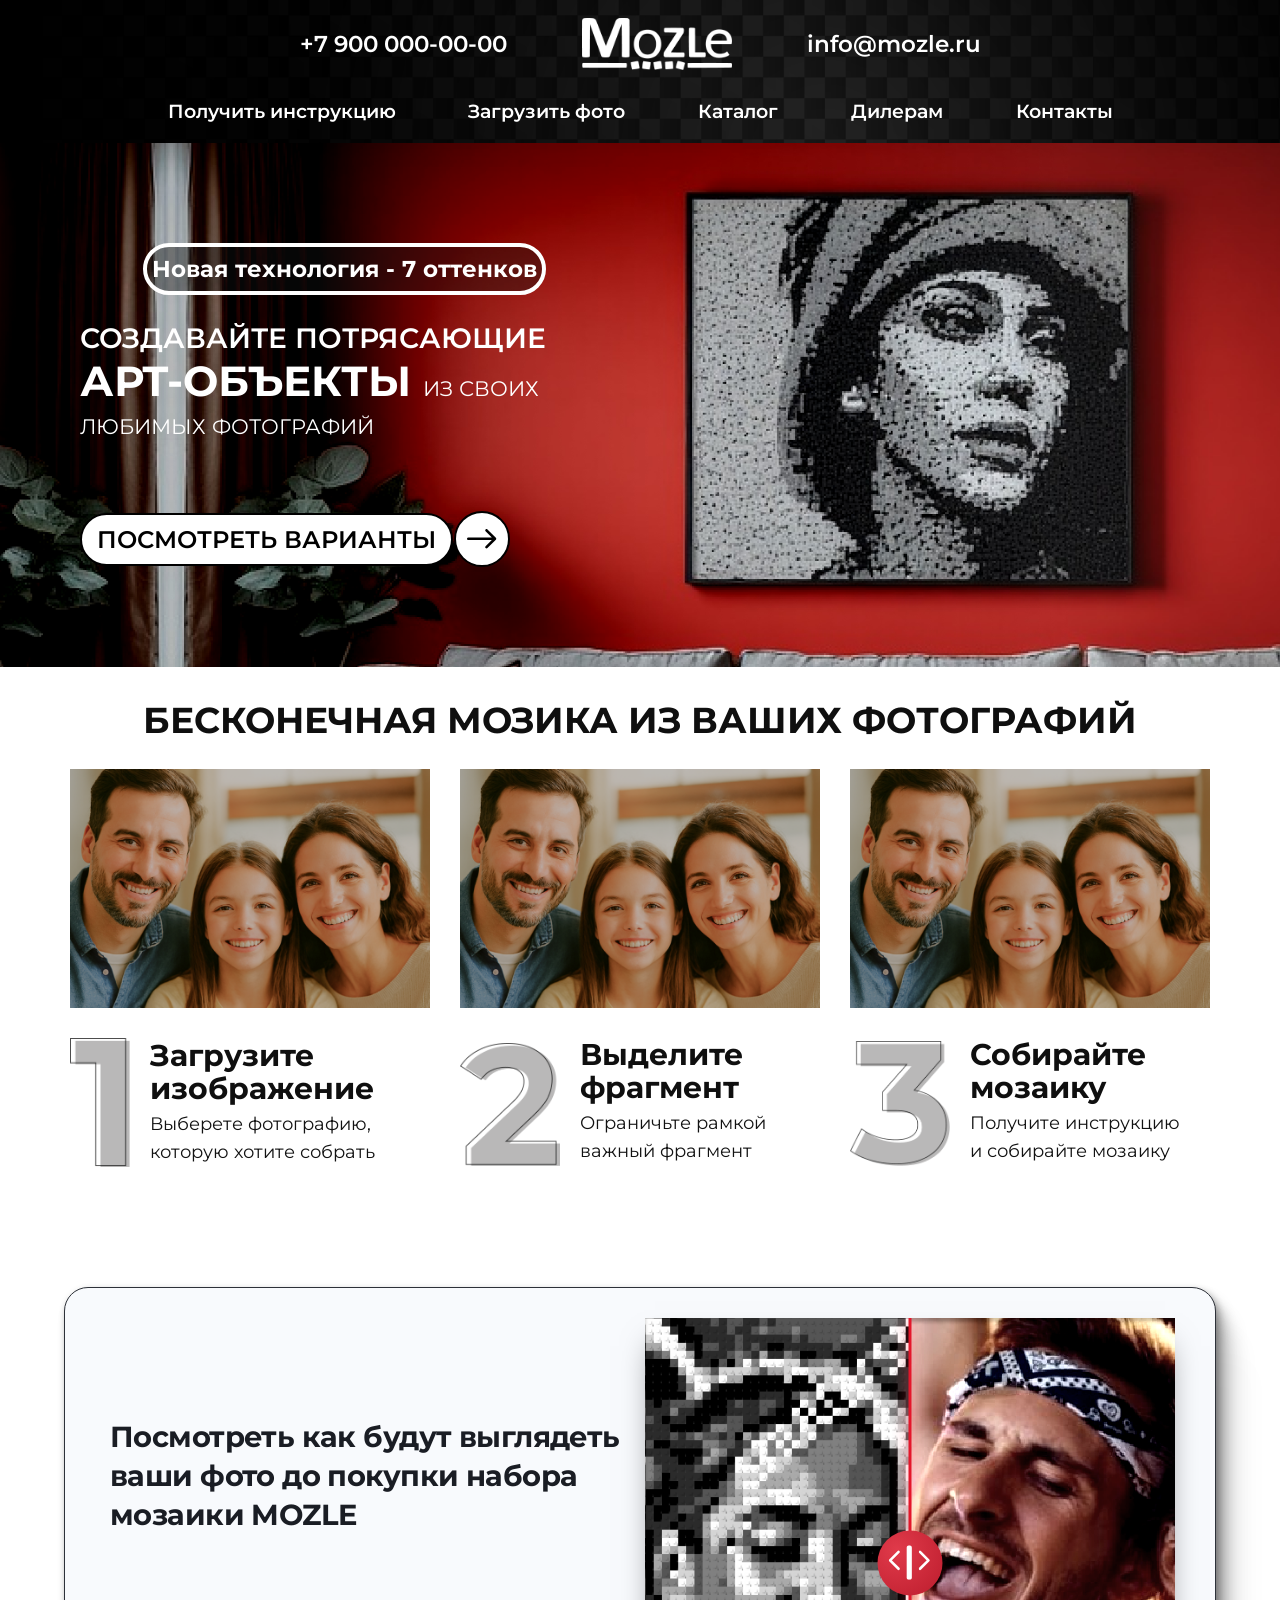
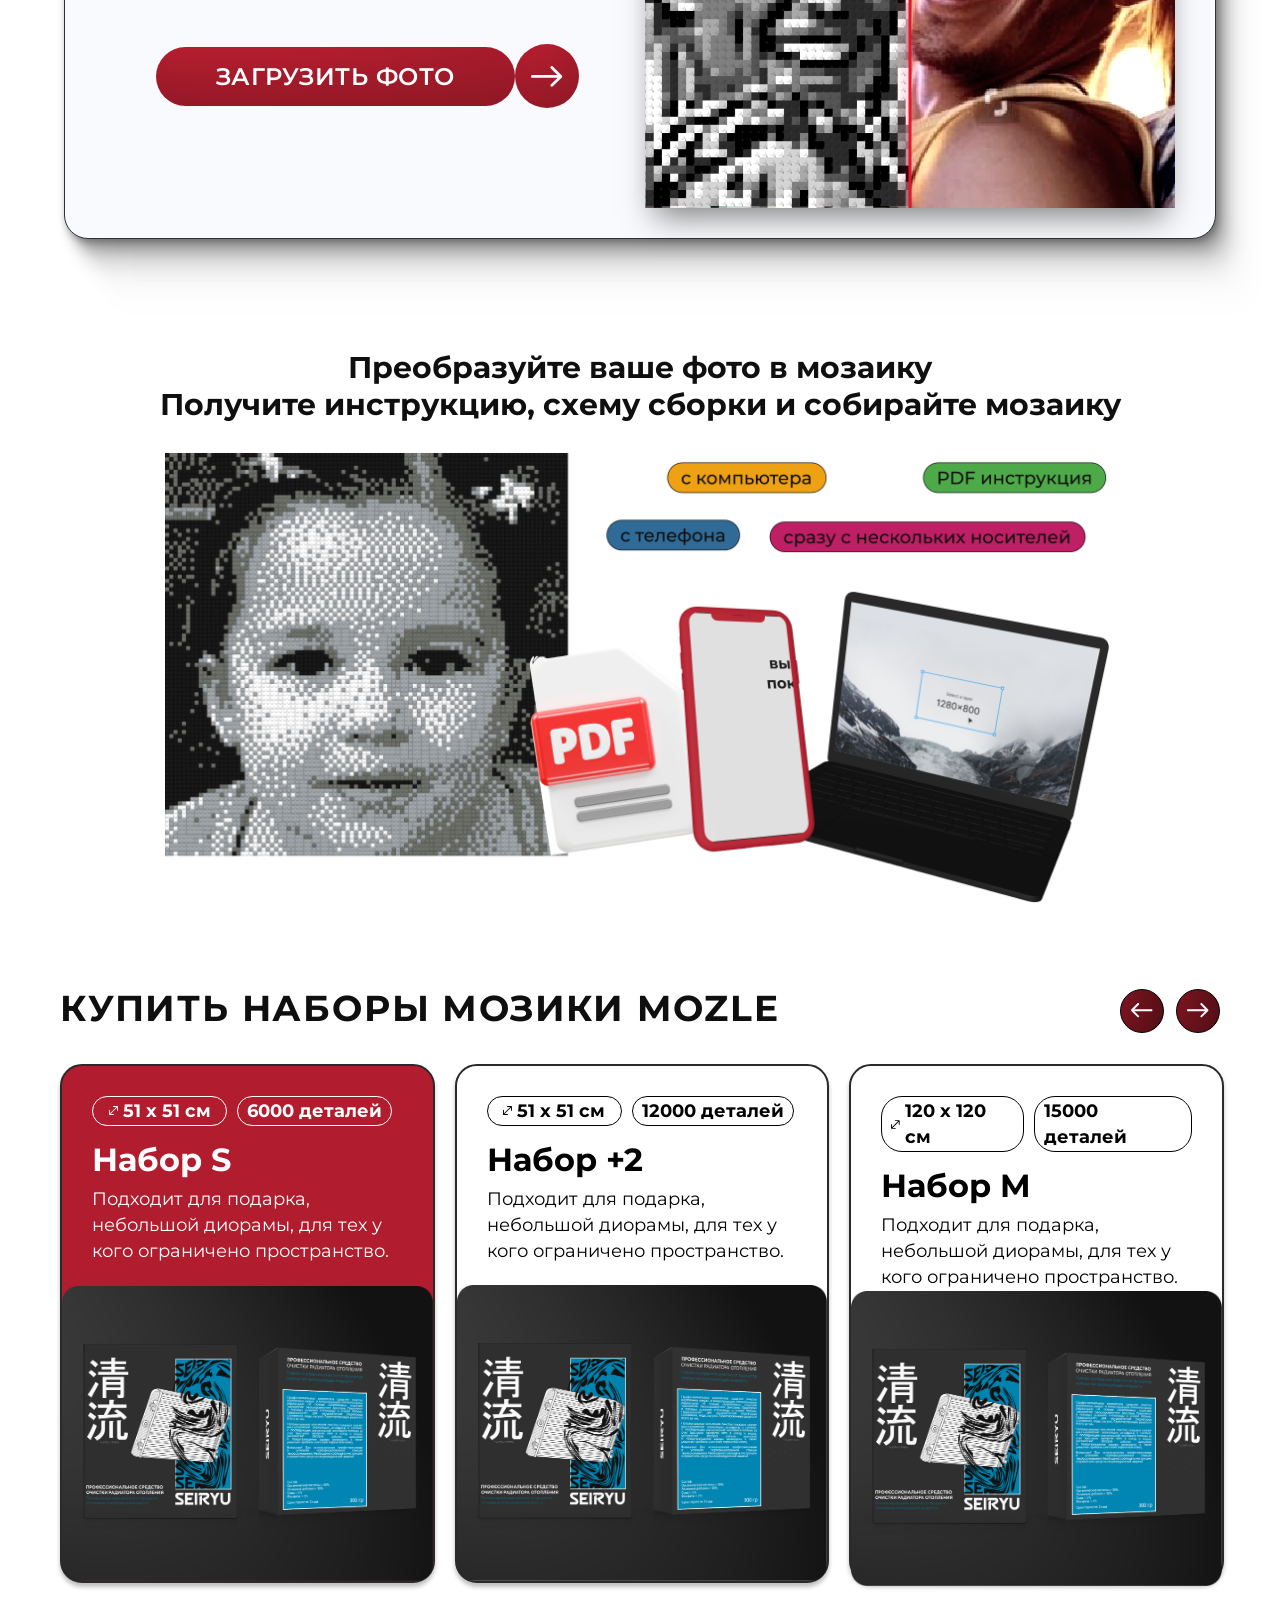
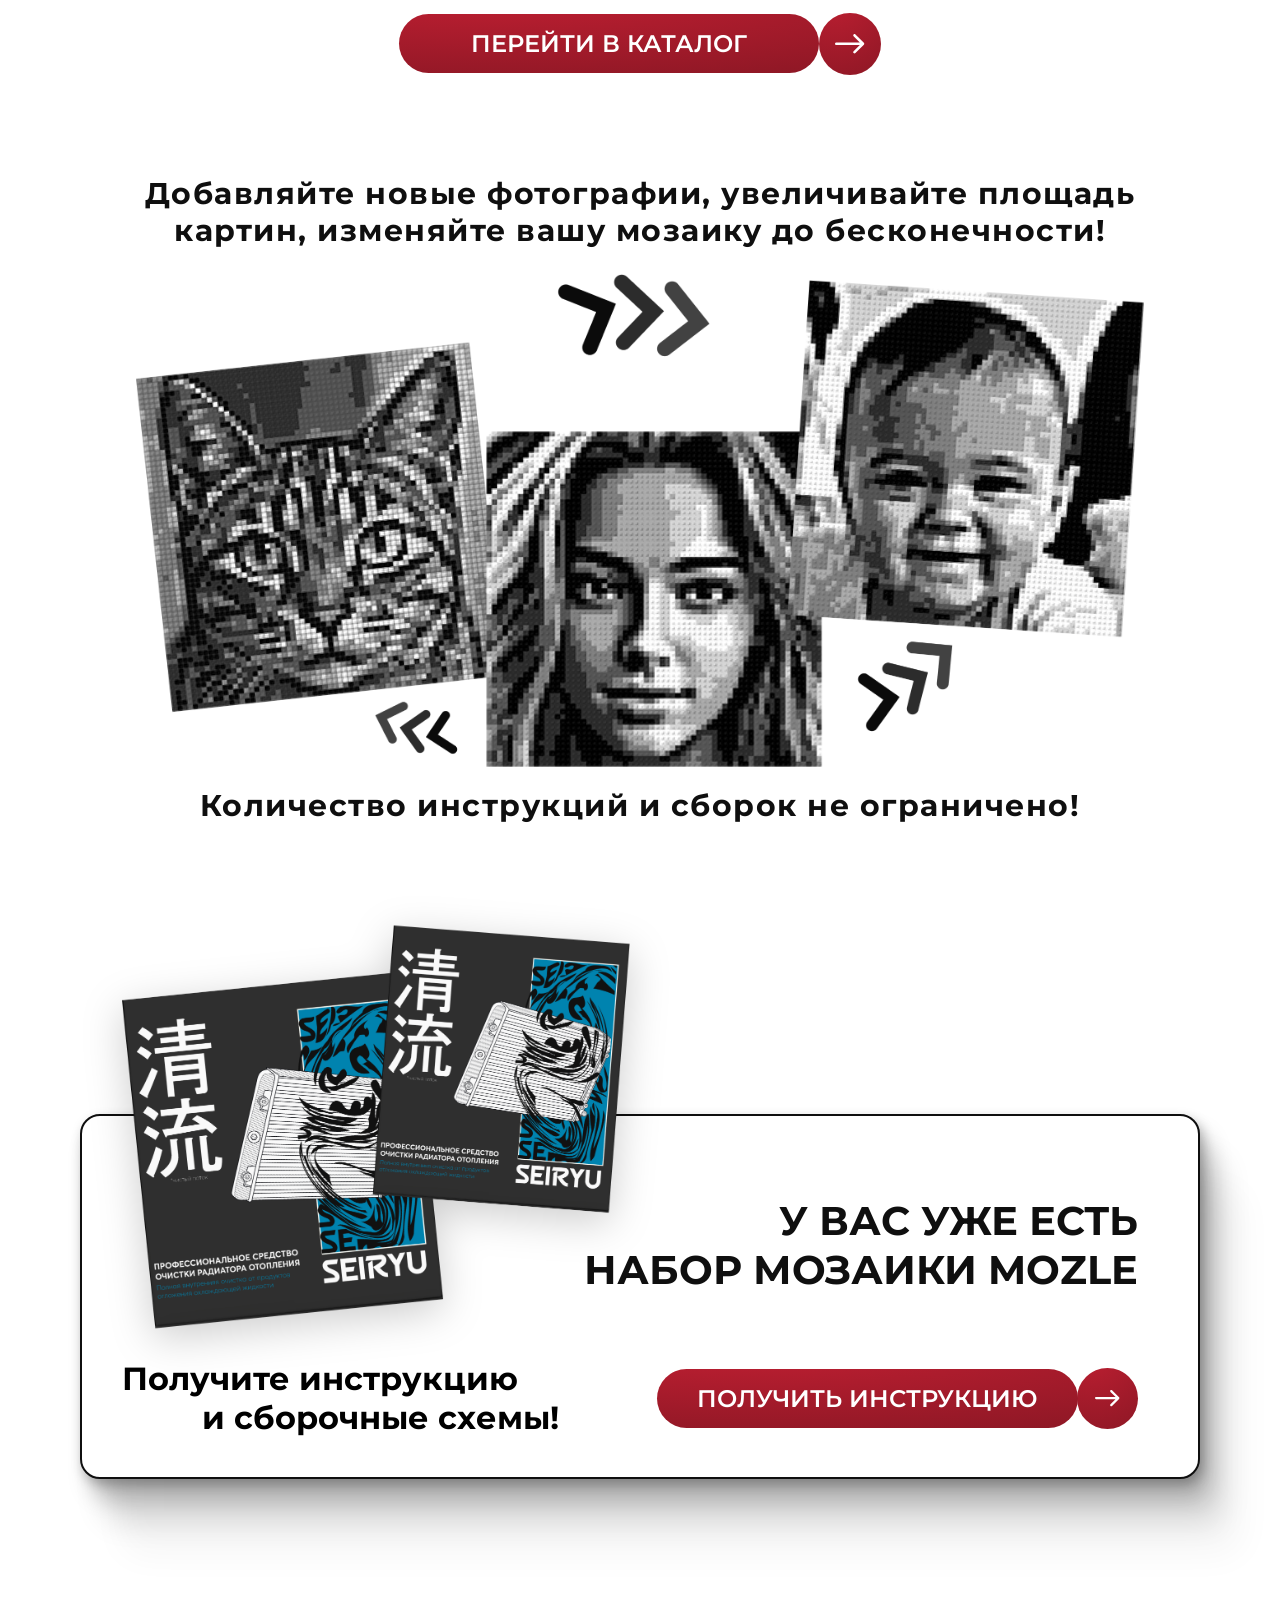
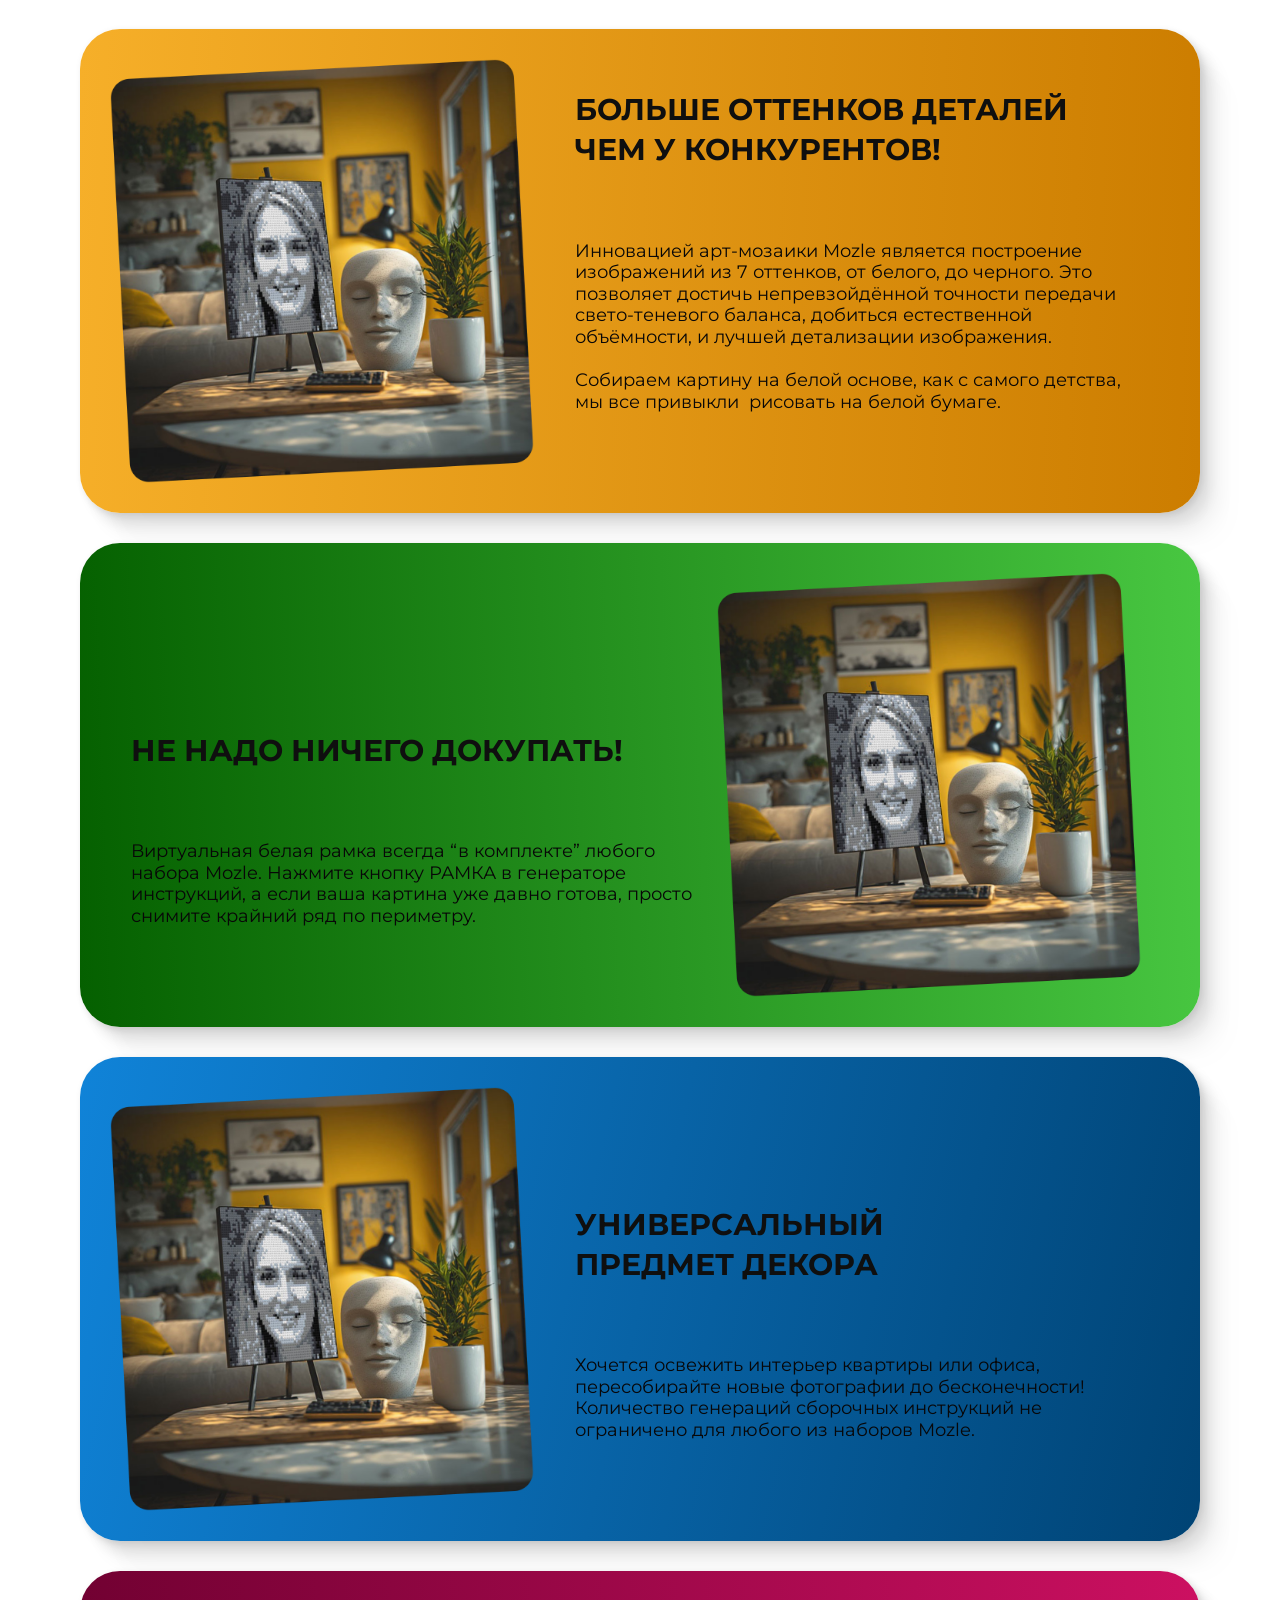
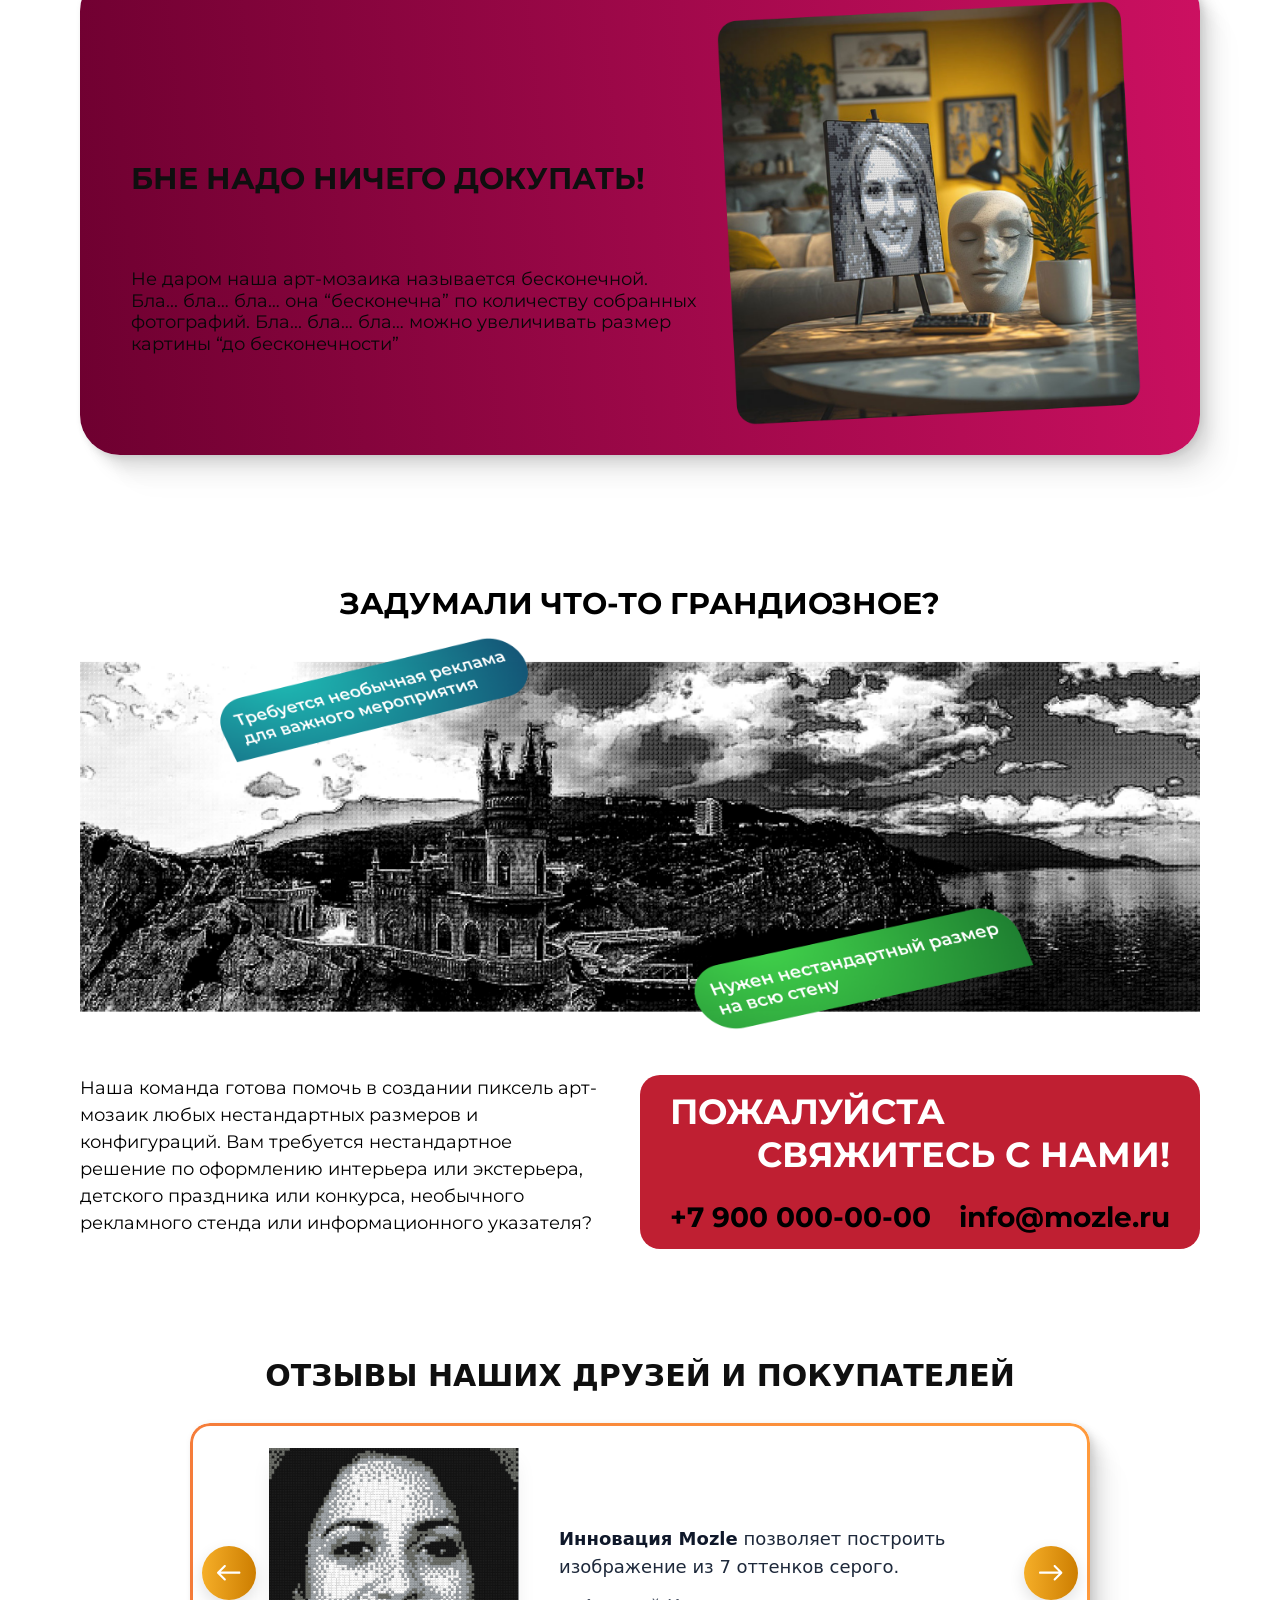
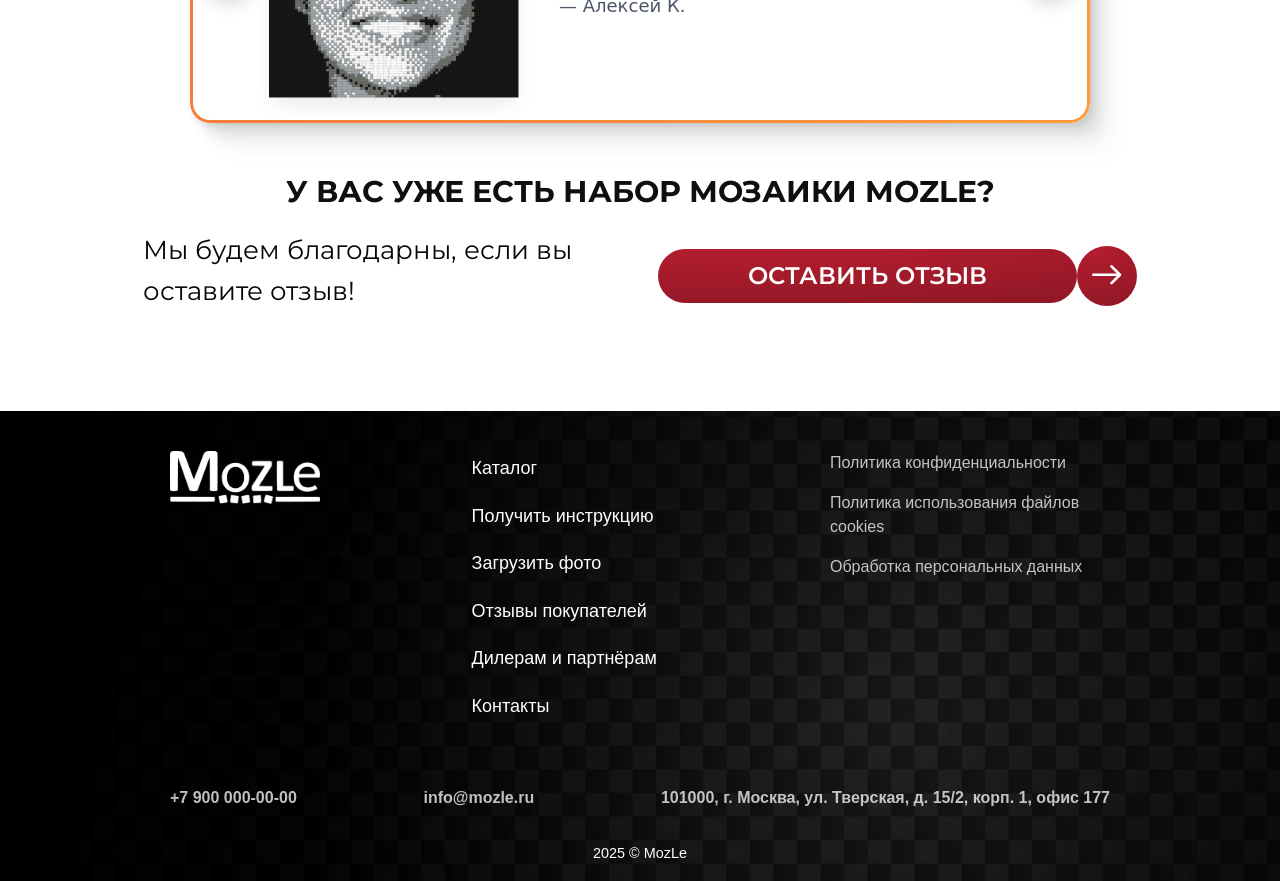
==== index.html @ 216a6f03 "main" ====
<!DOCTYPE html>
<html lang="en">
<head>
    <meta charset="UTF-8">
    <meta name="viewport" content="width=device-width, initial-scale=1.0">

    <title>Mozael_march</title>

    <link rel="preconnect" href="https://fonts.googleapis.com">
    <link rel="preconnect" href="https://fonts.gstatic.com" crossorigin>
    <link href="https://fonts.googleapis.com/css2?family=Montserrat:ital,wght@0,100..900;1,100..900&display=swap" rel="stylesheet">

    <link rel="stylesheet" href="style.css">
    <link rel="stylesheet" href="style_1000.css">

 
</head>
<body>
<!-- блок 1 -->
 
<div class="page-bg">
  <div class="page">

    <!-- меню -->
     
    <header>
        <div class="center_header">
<div class="logo_box">
     <h3  class="PC_h3">+7 900 000-00-00</h3>
    <img src="img/logo.png" alt="">
    <h3 class="PC_h3">info@mozle.ru</h3>


</div>
            <div  id="menu" class="link_box">
                <a href="" class="header_link">Получить инструкцию</a>
                <a href="" class="header_link">Загрузить фото</a>
                <a href="" class="header_link">Каталог</a>
                <a href="" class="header_link">Дилерам</a>
                <a href="" class="header_link">Контакты</a>
            </div>
        </div>
    </header>
 <!-- меню конец -->

 <div class="menu_mobile">
    <div class="center_header_mob">

<div class="logo_box_mob">
    <img src="img/logo.png" alt="">
    <div class="burger" id="burger">
        <span></span>
        <span></span>
        <span></span>
    </div>
    <div class="right_txt_mob">
    <h3>+7 900 000-00-00</h3>
    <h3>info@mozle.ru</h3>
    </div>

</div>
            <div  id="menu2" class="link_box">
                <a href="" class="header_link">Получить инструкцию</a>
                <a href="" class="header_link">Загрузить фото</a>
                <a href="" class="header_link">Каталог</a>
                <a href="" class="header_link">Дилерам</a>
                <a href="" class="header_link">Контакты</a>
            </div>

        </div>
 </div>
 <!-- меню mobile -->




<!--BLOCK1-->
  <div class="block1">

    <div class="text_block1">

        <h2 class="btn_bl1">Новая технология - 7 оттенков</h2>
        <h1>
            Создавайте потрясающие <br>
    <font class="bl1_h1_1">АРТ-объекты </font>
     <font class="bl1_h1_2">из своих <br>
    любимых фотографий</font> 
        </h1>

    </div>

<div class="btn-wrapper">
<div class="btn_arrow">
    <a href="#" class="btn-circle">
      <span class="btn-text">ПОСМОТРЕТЬ ВАРИАНТЫ</span>
    </a>
 <span class="btn-icon">
  <svg width="30" viewBox="0 0 34 23" fill="none" xmlns="http://www.w3.org/2000/svg">
    <path d="M1.5 9.54596C0.671573 9.54596 0 10.2175 0 11.046C0 11.8744 0.671573 12.546 1.5 12.546V11.046V9.54596ZM32.7335 12.1066C33.3193 11.5208 33.3193 10.5711 32.7335 9.9853L23.1876 0.439358C22.6018 -0.146429 21.652 -0.146429 21.0662 0.439358C20.4805 1.02514 20.4805 1.97489 21.0662 2.56068L29.5515 11.046L21.0662 19.5312C20.4805 20.117 20.4805 21.0668 21.0662 21.6526C21.652 22.2383 22.6018 22.2383 23.1876 21.6526L32.7335 12.1066ZM1.5 11.046V12.546H31.6729V11.046V9.54596H1.5V11.046Z" fill="currentColor"/>
  </svg>
</span>
</div>
</div>
  </div>
<!--BLOCK1 end-->
 <div class="site_scale">
    <div class="btn_arrow2_mob c">

    <a href="#" class="btn-circle2_mob">
      <span class="btn-text2_mob">ПОСМОТРЕТЬ ВАРИАНТЫ</span>
    </a>
 <span class="btn-icon2_mob">
  <svg width="30" viewBox="0 0 34 23" fill="none" xmlns="http://www.w3.org/2000/svg">
    <path d="M1.5 9.54596C0.671573 9.54596 0 10.2175 0 11.046C0 11.8744 0.671573 12.546 1.5 12.546V11.046V9.54596ZM32.7335 12.1066C33.3193 11.5208 33.3193 10.5711 32.7335 9.9853L23.1876 0.439358C22.6018 -0.146429 21.652 -0.146429 21.0662 0.439358C20.4805 1.02514 20.4805 1.97489 21.0662 2.56068L29.5515 11.046L21.0662 19.5312C20.4805 20.117 20.4805 21.0668 21.0662 21.6526C21.652 22.2383 22.6018 22.2383 23.1876 21.6526L32.7335 12.1066ZM1.5 11.046V12.546H31.6729V11.046V9.54596H1.5V11.046Z" fill="currentColor"/>
  </svg>
</span>
</div>
  </div>

<div class="page_mobile">


<!--BLOCK2 -->
  <div class="block2">
    <h1 class="title_block2">Бесконечная мозика из ваших фотографий</h1>
    <div class="cards_block2">
        <div class="card1b2">
            <div class="flexin">
            <img class="cardimg" src="img/card1.png" alt="">

            <div class="card2_txt">
                

                    <img  class="on1" src="img/on1.png" alt="">
                    <div class="txt_c2">
                        <h1>Загрузите изображение</h1>
                        <p>Выберете фотографию, <br>
                            которую хотите собрать</p>
                    </div>
                
            </div>
            </div>
        </div>

        <div class="card1b2">
            <div class="flexin">
            <img class="cardimg" src="img/card1.png" alt="">

            <div class="card2_txt">
                <img  class="on2" src="img/on2.png" alt="">
                <div class="txt_c2">
                    <h1>Выделите фрагмент</h1>
                    <p>Ограничьте рамкой  <br>
                        важный фрагмент </p>
                </div>
            </div>
            </div>

        </div>

        <div class="card1b2">
             <div class="flexin">
            <img class="cardimg" src="img/card1.png" alt="">

            <div class="card2_txt">
                <img  class="on3" src="img/on3.png" alt="">
                <div class="txt_c2">
                    <h1>Собирайте мозаику</h1>
                    <p>Получите  инструкцию <br> и собирайте мозаику</p>
                </div>
            </div>
             </div>

        </div>
    </div>
  </div>
<!--BLOCK2 end-->

  <div class="mosaic-preview-card">
    <div class="preview-grid">
      
      <!-- ЛЕВАЯ КОЛОНКА (текст + кнопки на десктопе) -->
      <div class="preview-content">
        <h2 class="preview-headline">
          Посмотреть как будут выглядеть ваши фото до покупки набора мозаики MOZLE
        </h2>
        
        <!-- кнопочный дуэт (только для десктоп/планшет) -->
        <div class="button-duo desktop-only">
          <a href="#" class="glow-prime">
            <span class="btn-text-custom">ЗАГРУЗИТЬ ФОТО</span>
          </a>
          <span class="arrow-pulse">
            <svg viewBox="0 0 34 23" fill="none" xmlns="http://www.w3.org/2000/svg">
              <path d="M1.5 9.54596C0.671573 9.54596 0 10.2175 0 11.046C0 11.8744 0.671573 12.546 1.5 12.546V11.046V9.54596ZM32.7335 12.1066C33.3193 11.5208 33.3193 10.5711 32.7335 9.9853L23.1876 0.439358C22.6018 -0.146429 21.652 -0.146429 21.0662 0.439358C20.4805 1.02514 20.4805 1.97489 21.0662 2.56068L29.5515 11.046L21.0662 19.5312C20.4805 20.117 20.4805 21.0668 21.0662 21.6526C21.652 22.2383 22.6018 22.2383 23.1876 21.6526L32.7335 12.1066ZM1.5 11.046V12.546H31.6729V11.046V9.54596H1.5V11.046Z" fill="currentColor"/>
            </svg>
          </span>
        </div>
      </div>

      <!-- ПРАВАЯ КОЛОНКА (слайдер сравнения) -->
      <div class="preview-visual">
        <div class="mosaic-compare" id="interactiveSlider">
          <!-- картинка-мозаика (after) -->
          <img class="compare-image image-mosaic" 
               src="img/before.png" 
               alt="мозаичный эффект"
               style="image-rendering: pixelated;">
          <!-- оригинал (before) -->
          <img class="compare-image image-original" 
               src="img/after.png" 
               alt="оригинальное фото">
          
          <!-- красная линия -->
          <div class="split-line"></div>
          
          <!-- ползунок с иконкой < > -->
          <div class="drag-knob">
            <div class="knob-symbol">
              <span><svg width="10" height="23" viewBox="0 0 13 23" fill="none" xmlns="http://www.w3.org/2000/svg">
  <path d="M11.0129 1.46558L1.46533 11.0131L11.0129 20.5607" stroke="white" stroke-width="2.9311" stroke-linecap="round" stroke-linejoin="round" />
</svg></span>

<svg width="8" height="30" viewBox="0 0 8 49" fill="none" xmlns="http://www.w3.org/2000/svg">
  <path d="M3.66406 3.66382L3.66406 45.3388" stroke="white" stroke-width="7.32775" stroke-linecap="round" />
</svg>


              <span><svg width="10" height="23" viewBox="0 0 13 23" fill="none" xmlns="http://www.w3.org/2000/svg">
  <path d="M1.46564 1.46558L11.0132 11.0131L1.46564 20.5607" stroke="white" stroke-width="2.9311" stroke-linecap="round" stroke-linejoin="round" />
</svg></span>
            </div>
          </div>
        </div>
      </div>
    </div>

    <!-- МОБИЛЬНАЯ КНОПКА (появляется снизу) -->
    <div class="mobile-button-block">
      <div class="button-duo">
        <a href="#" class="glow-prime">
          <span class="btn-text-custom">ЗАГРУЗИТЬ ФОТО</span>
        </a>
        <span class="arrow-pulse">
          <svg viewBox="0 0 34 23" fill="none" xmlns="http://www.w3.org/2000/svg">
            <path d="M1.5 9.54596C0.671573 9.54596 0 10.2175 0 11.046C0 11.8744 0.671573 12.546 1.5 12.546V11.046V9.54596ZM32.7335 12.1066C33.3193 11.5208 33.3193 10.5711 32.7335 9.9853L23.1876 0.439358C22.6018 -0.146429 21.652 -0.146429 21.0662 0.439358C20.4805 1.02514 20.4805 1.97489 21.0662 2.56068L29.5515 11.046L21.0662 19.5312C20.4805 20.117 20.4805 21.0668 21.0662 21.6526C21.652 22.2383 22.6018 22.2383 23.1876 21.6526L32.7335 12.1066ZM1.5 11.046V12.546H31.6729V11.046V9.54596H1.5V11.046Z" fill="currentColor"/>
          </svg>
        </span>
      </div>
    </div>
  </div>
  <div class="btn-wrapper_bef_after">
<div class="btn_arrow2">
    <a href="#" class="btn-circle_bef_after">
      <span class="btn-text_bef_after">ЗАГРУЗИТЬ ФОТО</span>
    </a>
 <span class="btn-icon_bef_after">
  <svg width="30" viewBox="0 0 34 23" fill="none" xmlns="http://www.w3.org/2000/svg">
    <path d="M1.5 9.54596C0.671573 9.54596 0 10.2175 0 11.046C0 11.8744 0.671573 12.546 1.5 12.546V11.046V9.54596ZM32.7335 12.1066C33.3193 11.5208 33.3193 10.5711 32.7335 9.9853L23.1876 0.439358C22.6018 -0.146429 21.652 -0.146429 21.0662 0.439358C20.4805 1.02514 20.4805 1.97489 21.0662 2.56068L29.5515 11.046L21.0662 19.5312C20.4805 20.117 20.4805 21.0668 21.0662 21.6526C21.652 22.2383 22.6018 22.2383 23.1876 21.6526L32.7335 12.1066ZM1.5 11.046V12.546H31.6729V11.046V9.54596H1.5V11.046Z" fill="currentColor"/>
  </svg>
</span>
</div>
</div>


<div class="block4">
    <h1 class="title_mobile_block4 t1bl4_1">Преобразуйте ваше <br>
        фото в мозаику</h1>
 <h1 class="block4_title_PC">Преобразуйте ваше фото в мозаику <br> Получите инструкцию, схему сборки и собирайте мозаику</h1>

 <div class="images">
<img class="new_img_block4" src="img/block4.png" alt="">
<img class="new_img_block4_mob" src="img/block4_mob.png" alt="">
<h1 class="title_mobile_block4 t4_nob t1bl4_2">Получите инструкцию, схему <br> сборки и собирайте мозаику<br></h1>
<img class="new_img_block4_mob2" src="img/block4_mob2.png" alt="">
</div>



</div>




</div>

<div class="block5-k">
<div class="cards-section">
  

        <h1 class="up_of_card">Купить наборы мозики Mozle</h1>
        <div class="cards-arrows">
          <button class="arrow arrow-prev">
            <svg width="34" height="23" viewBox="0 0 34 23" fill="none" xmlns="http://www.w3.org/2000/svg">
<path d="M31.6729 9.5459C32.5013 9.5459 33.1729 10.2175 33.1729 11.0459C33.1729 11.8743 32.5013 12.5459 31.6729 12.5459V11.0459V9.5459ZM0.439341 12.1066C-0.146446 11.5208 -0.146446 10.571 0.439341 9.98524L9.98528 0.439297C10.5711 -0.14649 11.5208 -0.14649 12.1066 0.439297C12.6924 1.02508 12.6924 1.97483 12.1066 2.56062L3.62132 11.0459L12.1066 19.5312C12.6924 20.117 12.6924 21.0667 12.1066 21.6525C11.5208 22.2383 10.5711 22.2383 9.98528 21.6525L0.439341 12.1066ZM31.6729 11.0459V12.5459H1.5V11.0459V9.5459H31.6729V11.0459Z" fill="white"/>
</svg>

          </button>
          <button class="arrow arrow-next"><svg width="34" height="23" viewBox="0 0 34 23" fill="none" xmlns="http://www.w3.org/2000/svg">
  <path d="M1.5 9.5459C0.671573 9.5459 0 10.2175 0 11.0459C0 11.8743 0.671573 12.5459 1.5 12.5459V11.0459V9.5459ZM32.7335 12.1066C33.3193 11.5208 33.3193 10.571 32.7335 9.98524L23.1876 0.439297C22.6018 -0.14649 21.652 -0.14649 21.0662 0.439297C20.4805 1.02508 20.4805 1.97483 21.0662 2.56062L29.5515 11.0459L21.0662 19.5312C20.4805 20.117 20.4805 21.0667 21.0662 21.6525C21.652 22.2383 22.6018 22.2383 23.1876 21.6525L32.7335 12.1066ZM1.5 11.0459V12.5459H31.6729V11.0459V9.5459H1.5V11.0459Z" fill="white" />
</svg></button>
        </div>
  
  <!-- Стрелки -->

  <!-- Карточки -->
  <div class="cards-wrapper">
    <div class="card active">
        <div class="card_filling">
            <div class="card_txt_block5">
                <div class="card_btn_fill">
                    <div class="btn_fill1">
    
                    <svg class="iconincard" width="9" height="9" viewBox="0 0 9 9" fill="none" xmlns="http://www.w3.org/2000/svg">
                    <path d="M2.05636e-06 8.46029C2.05636e-06 8.71375 0.205468 8.91921 0.458923 8.91921H4.58921C4.84267 8.91921 5.04814 8.71375 5.04814 8.46029C5.04814 8.20684 4.84267 8.00137 4.58921 8.00137H0.917845V4.33C0.917845 4.07655 0.712379 3.87108 0.458923 3.87108C0.205468 3.87108 2.05636e-06 4.07655 2.05636e-06 4.33V8.46029ZM8.91915 0.458984C8.91915 0.205529 8.71369 6.30915e-05 8.46023 6.30915e-05H4.32994C4.07648 6.30915e-05 3.87102 0.205529 3.87102 0.458984C3.87102 0.71244 4.07648 0.917906 4.32994 0.917906H8.00131V4.58928C8.00131 4.84273 8.20678 5.0482 8.46023 5.0482C8.71369 5.0482 8.91915 4.84273 8.91915 4.58928V0.458984ZM0.458923 8.46029L0.78343 8.7848L8.78474 0.783491L8.46023 0.458984L8.13572 0.134478L0.134417 8.13579L0.458923 8.46029Z" fill="white"/>
                    </svg>
                    <p class="p_bl5">51 х 51 см</p>
                    </div>
    
                    <div class="btn_fill2">
                        <p  class="p_bl5">6000 деталей</p>
                    </div>
                </div>
                <h2 class="">Набор S</h2>
                <p class="">Подходит для подарка, небольшой диорамы, для тех у кого ограничено пространство.</p>

            </div>

            <img class="img_in_bl5" src="img/card_img_bl5.png" alt="">
        </div>
    </div>
    <div class="card">
                <div class="card_filling">
            <div class="card_txt_block5">
                <div class="card_btn_fill">
                    <div class="btn_fill1">
    
                    <svg class="iconincard" width="9" height="9" viewBox="0 0 9 9" fill="none" xmlns="http://www.w3.org/2000/svg">
                    <path d="M2.05636e-06 8.46029C2.05636e-06 8.71375 0.205468 8.91921 0.458923 8.91921H4.58921C4.84267 8.91921 5.04814 8.71375 5.04814 8.46029C5.04814 8.20684 4.84267 8.00137 4.58921 8.00137H0.917845V4.33C0.917845 4.07655 0.712379 3.87108 0.458923 3.87108C0.205468 3.87108 2.05636e-06 4.07655 2.05636e-06 4.33V8.46029ZM8.91915 0.458984C8.91915 0.205529 8.71369 6.30915e-05 8.46023 6.30915e-05H4.32994C4.07648 6.30915e-05 3.87102 0.205529 3.87102 0.458984C3.87102 0.71244 4.07648 0.917906 4.32994 0.917906H8.00131V4.58928C8.00131 4.84273 8.20678 5.0482 8.46023 5.0482C8.71369 5.0482 8.91915 4.84273 8.91915 4.58928V0.458984ZM0.458923 8.46029L0.78343 8.7848L8.78474 0.783491L8.46023 0.458984L8.13572 0.134478L0.134417 8.13579L0.458923 8.46029Z" fill="white"/>
                    </svg>
                    <p class="p_bl5">51 х 51 см</p>
                    </div>
    
                    <div class="btn_fill2">
                        <p  class="p_bl5">12000 деталей</p>
                    </div>
                </div>
                <h2 class="">Набор +2</h2>
                <p class="">Подходит для подарка, небольшой диорамы, для тех у кого ограничено пространство.</p>

            </div>

            <img class="img_in_bl5" src="img/card_img_bl5.png" alt="">
        </div>
    </div>
    <div class="card">
            <div class="card_filling">
            <div class="card_txt_block5">
                <div class="card_btn_fill">
                    <div class="btn_fill1">
    
                    <svg class="iconincard" width="9" height="9" viewBox="0 0 9 9" fill="none" xmlns="http://www.w3.org/2000/svg">
                    <path d="M2.05636e-06 8.46029C2.05636e-06 8.71375 0.205468 8.91921 0.458923 8.91921H4.58921C4.84267 8.91921 5.04814 8.71375 5.04814 8.46029C5.04814 8.20684 4.84267 8.00137 4.58921 8.00137H0.917845V4.33C0.917845 4.07655 0.712379 3.87108 0.458923 3.87108C0.205468 3.87108 2.05636e-06 4.07655 2.05636e-06 4.33V8.46029ZM8.91915 0.458984C8.91915 0.205529 8.71369 6.30915e-05 8.46023 6.30915e-05H4.32994C4.07648 6.30915e-05 3.87102 0.205529 3.87102 0.458984C3.87102 0.71244 4.07648 0.917906 4.32994 0.917906H8.00131V4.58928C8.00131 4.84273 8.20678 5.0482 8.46023 5.0482C8.71369 5.0482 8.91915 4.84273 8.91915 4.58928V0.458984ZM0.458923 8.46029L0.78343 8.7848L8.78474 0.783491L8.46023 0.458984L8.13572 0.134478L0.134417 8.13579L0.458923 8.46029Z" fill="white"/>
                    </svg>
                    <p  class="p_bl5">120 х 120 см</p>
                    </div>
    
                    <div class="btn_fill2">
                        <p  class="p_bl5" >15000 деталей</p>
                    </div>
                </div>
                <h2 class="">Набор M</h2>
                <p class="">Подходит для подарка, небольшой диорамы, для тех у кого ограничено пространство.</p>

            </div>

            <img class="img_in_bl5" src="img/card_img_bl5.png" alt="">
        </div>
    </div>
  </div>
</div>

    <div class="btn_arrow2 c">

    <a href="#" class="btn-circle2">
      <span class="btn-text2">ПЕРЕЙТИ В КАТАЛОГ</span>
    </a>
 <span class="btn-icon2">
  <svg width="30" viewBox="0 0 34 23" fill="none" xmlns="http://www.w3.org/2000/svg">
    <path d="M1.5 9.54596C0.671573 9.54596 0 10.2175 0 11.046C0 11.8744 0.671573 12.546 1.5 12.546V11.046V9.54596ZM32.7335 12.1066C33.3193 11.5208 33.3193 10.5711 32.7335 9.9853L23.1876 0.439358C22.6018 -0.146429 21.652 -0.146429 21.0662 0.439358C20.4805 1.02514 20.4805 1.97489 21.0662 2.56068L29.5515 11.046L21.0662 19.5312C20.4805 20.117 20.4805 21.0668 21.0662 21.6526C21.652 22.2383 22.6018 22.2383 23.1876 21.6526L32.7335 12.1066ZM1.5 11.046V12.546H31.6729V11.046V9.54596H1.5V11.046Z" fill="currentColor"/>
  </svg>
</span>
</div>
</div>

<div class="page">
<div class="block6">
    <h1 class="title_block6">Добавляйте новые фотографии, увеличивайте площадь картин, изменяйте вашу мозаику до бесконечности!</h1>
    <img src="img/block6_img.png" alt="" class="block6_img bl6_PC">
    <img src="img/block6_img_for_mob2.png" alt="" class="block6_img bl6_mob">
    <h1 class="title_block6">Количество инструкций и сборок не ограничено!</h1>
</div>


<div class="page_mobile">

<div class="block7">
<h1 class="mob_bl7">У вас уже есть <br>
    набор мозаики MOZLE</h1>
  <div class="block7_desk">
    <div class="image_block7">
      <img src="img/image_block7.png" alt="">
      <h1 class="title_desk_bl7">У вас уже есть <br>
        набор мозаики MOZLE</h1>
    </div>

  <div class="btn_block7">
    <div class="txt_block7_btn">
        <h2>Получите инструкцию</h2>
        <h2 class="h2_txt7">и сборочные схемы!</h2>
    </div>
        <div class="btn_arrow3 c2">

    <a href="#" class="btn-circle3">
      <span class="btn-text3">получить инструкцию</span>
    </a>
 <span class="btn-icon3">
  <svg width="30" viewBox="0 0 34 23" fill="none" xmlns="http://www.w3.org/2000/svg">
    <path d="M1.5 9.54596C0.671573 9.54596 0 10.2175 0 11.046C0 11.8744 0.671573 12.546 1.5 12.546V11.046V9.54596ZM32.7335 12.1066C33.3193 11.5208 33.3193 10.5711 32.7335 9.9853L23.1876 0.439358C22.6018 -0.146429 21.652 -0.146429 21.0662 0.439358C20.4805 1.02514 20.4805 1.97489 21.0662 2.56068L29.5515 11.046L21.0662 19.5312C20.4805 20.117 20.4805 21.0668 21.0662 21.6526C21.652 22.2383 22.6018 22.2383 23.1876 21.6526L32.7335 12.1066ZM1.5 11.046V12.546H31.6729V11.046V9.54596H1.5V11.046Z" fill="currentColor"/>
  </svg>
</span>
</div>

  </div>

  </div>
        <div class="btn_arrow3_mob c2">

    <a href="#" class="btn-circle3_mob">
      <span class="btn-text3_mob">получить инструкцию</span>
    </a>
 <span class="btn-icon3_mob">
  <svg width="30" viewBox="0 0 34 23" fill="none" xmlns="http://www.w3.org/2000/svg">
    <path d="M1.5 9.54596C0.671573 9.54596 0 10.2175 0 11.046C0 11.8744 0.671573 12.546 1.5 12.546V11.046V9.54596ZM32.7335 12.1066C33.3193 11.5208 33.3193 10.5711 32.7335 9.9853L23.1876 0.439358C22.6018 -0.146429 21.652 -0.146429 21.0662 0.439358C20.4805 1.02514 20.4805 1.97489 21.0662 2.56068L29.5515 11.046L21.0662 19.5312C20.4805 20.117 20.4805 21.0668 21.0662 21.6526C21.652 22.2383 22.6018 22.2383 23.1876 21.6526L32.7335 12.1066ZM1.5 11.046V12.546H31.6729V11.046V9.54596H1.5V11.046Z" fill="currentColor"/>
  </svg>
</span>
</div>
</div>

<div class="block8">
  <div class="block8_in color1">

    <img src="img/block8_img.png" alt="Описание изображения" class="block8__img b8_i1">
    <div class="block8__content">
      <h2 class="block8__title">Больше оттенков деталей <br> чем у конкурентов!</h2>
      <p class="block8__text">Инновацией арт-мозаики Mozle является построение изображений из 7 оттенков, от белого, до черного. Это позволяет достичь непревзойдённой точности передачи свето-теневого баланса, добиться естественной объёмности, и лучшей детализации изображения.
  <br><br>
  Собираем картину на белой основе, как с самого детства, мы все привыкли  рисовать на белой бумаге.</p>
    </div>
  </div>


    <div class="block8_in color2">

    
    <div class="block8__content">
      <h2 class="block8__title">Не надо ничего докупать!</h2>
      <p class="block8__text">Виртуальная белая рамка всегда “в комплекте” любого набора Mozle. Нажмите кнопку РАМКА в генераторе инструкций, а если ваша картина уже давно готова, просто снимите крайний ряд по периметру.</p>
    </div>
    <img src="img/block8_img.png" alt="Описание изображения" class="block8__img b8_i2">
  </div>


    <div class="block8_in color3">

    <img src="img/block8_img.png" alt="Описание изображения" class="block8__img b8_i3">
    <div class="block8__content">
      <h2 class="block8__title">Универсальный <br> предмет декора</h2>
      <p class="block8__text">Хочется освежить интерьер квартиры или офиса, пересобирайте новые фотографии до бесконечности! Количество генераций сборочных инструкций не ограничено для любого из наборов Mozle.</p>
    </div>
  </div>



      <div class="block8_in color4">


    <div class="block8__content">
      <h2 class="block8__title">БНе надо ничего докупать!</h2>
      <p class="block8__text">Не даром наша арт-мозаика называется бесконечной. Бла... бла… бла… она “бесконечна” по количеству собранных фотографий. Бла... бла… бла… можно увеличивать размер картины “до бесконечности” </p>
    </div>
        <img src="img/block8_img.png" alt="Описание изображения" class="block8__img b8_i4">
  </div>



</div>
<div class="block9">
  <h1>задумали что-то грандиозное?</h1>

  <img class="dek_bl9" src="img/block9_img.png" alt="">
  <img  class="mob_bl9" src="img/block9_mob.png" alt="">

  <div class="txt_block9">
    <p>
      Наша команда готова помочь в создании пиксель арт-мозаик любых нестандартных размеров и конфигураций.
      Вам требуется нестандартное решение по оформлению интерьера или экстерьера, детского праздника или конкурса,
      необычного рекламного стенда или информационного указателя? 
    </p>

    <div class="cta-content">
      <div class="cta-title">
        <span class="title-top">ПОЖАЛУЙСТА</span>
        <span class="title-bottom">СВЯЖИТЕСЬ С НАМИ!</span>
      </div>

      <div class="cta-contacts">
        <span class="cta-phone">+7 900 000-00-00</span>
        <span class="cta-email">info@mozle.ru</span>
      </div>
    </div>
  </div>
</div>





<div class="block10">
    <h2 class="title_block10_h1">ОТЗЫВЫ НАШИХ ДРУЗЕЙ И ПОКУПАТЕЛЕЙ</h2>
    
    <!-- Единый адаптивный слайдер -->
    <div class="slider-container">
        <div class="slider-card orange-border" id="main-slider">
            <!-- Стрелки (ТОЛЬКО ЗДЕСЬ, ОДНИ ДЛЯ ВСЕХ УСТРОЙСТВ) -->
            <div class="nav-arrow left" data-dir="prev">
                <svg width="34" height="23" viewBox="0 0 34 23" fill="none" xmlns="http://www.w3.org/2000/svg">
                    <path d="M31.6729 9.5459C32.5013 9.5459 33.1729 10.2175 33.1729 11.0459C33.1729 11.8743 32.5013 12.5459 31.6729 12.5459V11.0459V9.5459ZM0.439341 12.1066C-0.146446 11.5208 -0.146446 10.571 0.439341 9.98524L9.98528 0.439297C10.5711 -0.14649 11.5208 -0.14649 12.1066 0.439297C12.6924 1.02508 12.6924 1.97483 12.1066 2.56062L3.62132 11.0459L12.1066 19.5312C12.6924 20.117 12.6924 21.0667 12.1066 21.6525C11.5208 22.2383 10.5711 22.2383 9.98528 21.6525L0.439341 12.1066ZM31.6729 11.0459V12.5459H1.5V11.0459V9.5459H31.6729V11.0459Z" fill="white"/>
                </svg>
            </div>
            <div class="nav-arrow right" data-dir="next">
                <svg width="34" height="23" viewBox="0 0 34 23" fill="none" xmlns="http://www.w3.org/2000/svg">
                    <path d="M1.5 9.5459C0.671573 9.5459 0 10.2175 0 11.0459C0 11.8743 0.671573 12.5459 1.5 12.5459V11.0459V9.5459ZM32.7335 12.1066C33.3193 11.5208 33.3193 10.571 32.7335 9.98524L23.1876 0.439297C22.6018 -0.14649 21.652 -0.14649 21.0662 0.439297C20.4805 1.02508 20.4805 1.97483 21.0662 2.56062L29.5515 11.0459L21.0662 19.5312C20.4805 20.117 20.4805 21.0667 21.0662 21.6525C21.652 22.2383 22.6018 22.2383 23.1876 21.6525L32.7335 12.1066ZM1.5 11.0459V12.5459H31.6729V11.0459V9.5459H1.5V11.0459Z" fill="white"/>
                </svg>
            </div>

            <!-- Десктопная версия контента -->
            <div class="desktop-content" id="desktop-content">
                <div class="image-wrapper">
                    <img src="img/otziv.png" alt="avatar" id="slider-img-desktop">
                </div>
                <div class="review-text" id="slider-text-desktop">
                    <p><span class="product-highlight">Инновация Mozle</span> позволяет построить изображение из 7 оттенков серого.</p>
                    <p>— Алексей К.</p>
                </div>
            </div>

            <!-- Мобильная версия контента (БЕЗ СТРЕЛОК) -->
            <div class="mobile-content" id="mobile-content">
                <div class="mobile-image-wrapper">
                    <img src="img/otziv.png" alt="avatar" id="slider-img-mobile">
                </div>
                
                <div class="review-text" id="slider-text-mobile">
                    <p><span class="product-highlight">Инновация Mozle</span> позволяет построить изображение из 7 оттенков серого.</p>
                    <p>— Алексей К.</p>
                </div>
            </div>

            <!-- Точки для мобильной навигации -->
            <div class="mobile-dots" id="mobile-dots"></div>
        </div>
    </div>
</div>






<div class="block12">
    <h1 class="blocck12_titleh1">У вас уже есть набор мозаики mozle?</h1>
  <div class="block12_txt">
    <h2>Мы будем благодарны,  если вы<br> оставите отзыв!</h2>

    <div class="btn_arrow5">
      <a href="#" class="btn-circle5">
        <span class="btn-text5">оставить отзыв</span>
      </a>
      <span class="btn-icon5">
        <svg width="30" viewBox="0 0 34 23" fill="none" xmlns="http://www.w3.org/2000/svg">
          <path d="M1.5 9.54596C0.671573 9.54596 0 10.2175 0 11.046C0 11.8744 0.671573 12.546 1.5 12.546V11.046V9.54596ZM32.7335 12.1066C33.3193 11.5208 33.3193 10.5711 32.7335 9.9853L23.1876 0.439358C22.6018 -0.146429 21.652 -0.146429 21.0662 0.439358C20.4805 1.02514 20.4805 1.97489 21.0662 2.56068L29.5515 11.046L21.0662 19.5312C20.4805 20.117 20.4805 21.0668 21.0662 21.6526C21.652 22.2383 22.6018 22.2383 23.1876 21.6526L32.7335 12.1066ZM1.5 11.046V12.546H31.6729V11.046V9.54596H1.5V11.046Z" fill="currentColor"/>
        </svg>
      </span>
    </div>
  </div>
</div>




</div>


</div>
<footer class="site-footer">
    <!-- Основная навигация и информация -->
    <div class="footer-container">

        <!-- Левый блок: Название / Логотип (гипотетический) -->
        <div class="footer-brand">
            <a href="/" class="brand-link">
                <img class="footer_logo" src="img/logo.png" alt="">
            </a>
            <!-- Кнопка/ссылка для каталога, если нужно выделить -->
           
        </div>

        <!-- Центральный блок: Основное меню (первая колонка) -->
        <div class="footer-nav">
            <ul class="footer-menu">
                 <li><a href="#">Каталог</a></li>
                <li><a href="#">Получить инструкцию</a></li>
                <li><a href="#">Загрузить фото</a></li>
                <li><a href="#">Отзывы покупателей</a></li>
                <li><a href="#">Дилерам и партнёрам</a></li>
                <li><a href="#">Контакты</a></li>
            </ul>
        </div>

        <!-- Правый блок: Юридические документы и контакты (вторая колонка) -->
        <div class="footer-legal">
            <ul class="legal-links">
                <li><a href="#">Политика конфиденциальности</a></li>
                <li><a href="#">Политика использования файлов cookies</a></li>
                <li><a href="#">Обработка персональных данных</a></li>
            </ul>

        </div>
        <div class="footer-contacts">
            <a href="tel:+79000000000" class="contact-phone">+7 900 000-00-00</a>
            <a href="mailto:info@mozle.ru" class="contact-email">info@mozle.ru</a>
            <address class="contact-address">
                101000, г. Москва, ул. Тверская, д. 15/2, корп. 1, офис 177
            </address>
        </div>
    </div>

    <!-- Нижняя полоса с копирайтом -->
    <div class="footer-bottom">
        <p class="copyright">2025 © MozLe</p>
    </div>
</footer>
</div>
  <!--  end PAGES -->
</div>
</div>

</body>

<script>
const burger = document.getElementById('burger');
const menu = document.getElementById('menu2');

burger.addEventListener('click', () => {
    menu.classList.toggle('active');
});






















const wrapper = document.querySelector('.cards-wrapper');
const cards = document.querySelectorAll('.card');
const prev = document.querySelector('.arrow-prev');
const next = document.querySelector('.arrow-next');

let currentIndex = 0;
let touchStartX = 0;
let touchEndX = 0;
let isSwiping = false;

// Обновление активной карточки
function updateActive() {
  cards.forEach(card => card.classList.remove('active'));
  cards[currentIndex].classList.add('active');
}

// Кнопка "вперед"
function goToNext() {
  if (currentIndex < cards.length - 1) {
    currentIndex++;
    updateActive();
    
    if (window.innerWidth <= 760) {
      scrollToCard(currentIndex);
    }
  }
}

// Кнопка "назад"
function goToPrev() {
  if (currentIndex > 0) {
    currentIndex--;
    updateActive();
    
    if (window.innerWidth <= 760) {
      scrollToCard(currentIndex);
    }
  }
}

// Функция скролла для мобилок
function scrollToCard(index) {
  if (window.innerWidth <= 760) {
    const card = cards[index];
    // Учитываем отступ слева 30px
    wrapper.scrollTo({
      left: card.offsetLeft - 30,
      behavior: 'smooth'
    });
  }
}

// Обработчики для кнопок
next.addEventListener('click', goToNext);
prev.addEventListener('click', goToPrev);

// ----- СВАЙПЫ ДЛЯ МОБИЛЬНЫХ УСТРОЙСТВ (до 760px) -----
if (window.innerWidth <= 760) {
  // Начало касания
  wrapper.addEventListener('touchstart', (e) => {
    touchStartX = e.touches[0].clientX;
    isSwiping = true;
  }, { passive: true });

  // Конец касания
  wrapper.addEventListener('touchend', (e) => {
    if (!isSwiping) return;
    
    touchEndX = e.changedTouches[0].clientX;
    handleSwipe();
    
    isSwiping = false;
  }, { passive: true });

  // Отмена свайпа
  wrapper.addEventListener('touchcancel', () => {
    isSwiping = false;
  }, { passive: true });

  // Функция обработки свайпа
  function handleSwipe() {
    const swipeThreshold = 50; // минимальное расстояние для свайпа
    const swipeDistance = touchEndX - touchStartX;
    
    // Проверяем, что свайп был горизонтальным (не слишком вертикальным)
    if (Math.abs(swipeDistance) > swipeThreshold) {
      if (swipeDistance > 0) {
        // Свайп вправо → предыдущий слайд
        goToPrev();
      } else {
        // Свайп влево → следующий слайд
        goToNext();
      }
    }
  }
}

// Обновляем обработчики при изменении размера окна
window.addEventListener('resize', () => {
  if (window.innerWidth <= 760) {
    // Если еще не добавлены обработчики свайпов, можно добавить
    // Но проще перезагрузить логику, если нужно
  }
});

// Инициализация
updateActive();




























 (function() {
            // Все отзывы в одном массиве
            const allReviews = [
                {
                    img: 'img/otziv.png',
                    name: 'Алексей К.',
                    text: 'позволяет построить изображение из 7 оттенков серого. Даже вблизи видна структура пикселя.',
                    highlight: 'Инновация Mozle'
                },
                {
                    img: 'img/otziv.png',
                    name: 'Виктория П.',
                    text: '7 оттенков создают объём. Заказала портрет — получилось очень стильно.',
                    highlight: 'Mozle mosaic'
                },
                {
                    img: 'img/otziv.png',
                    name: 'Игорь Н.',
                    text: 'пиксельная графика высокого качества. 7 тонов — идеально для ч/б изображений.',
                    highlight: 'Mozle 7 shades'
                },
                {
                    img: 'img/otziv.png',
                    name: 'Светлана Д.',
                    text: 'используем в интерьере. Мягкий переход от белого к чёрному создаёт объём.',
                    highlight: 'Арт-мозаика Mozle'
                },
                {
                    img: 'img/otziv.png',
                    name: 'Екатерина М.',
                    text: 'даёт мягкую градацию из 7 тонов — от белого до чёрного. Панно выглядит дорого.',
                    highlight: 'Арт-мозаика Mozle'
                },
                {
                    img: 'img/otziv.png',
                    name: 'Дмитрий С.',
                    text: '7 оттенков серого, а эффект как у полноцветной печати. Подарил маме — в восторге!',
                    highlight: 'Mozle mosaic'
                },
                {
                    img: 'img/otziv.png',
                    name: 'Ольга Л.',
                    text: 'очень фактурно. 7 тонов позволяют передать глубину ч/б фотографии.',
                    highlight: 'Инновация Mozle'
                },
                {
                    img: 'img/otziv.png',
                    name: 'Павел Р.',
                    text: 'классная технология. Собрал панно с пейзажем — все оттенки серого на месте.',
                    highlight: 'Mozle 7 shades'
                }
            ];

            // Текущий индекс отзыва
            let currentIndex = 0;

            // Набор цветовых классов для рамок
            const colorClasses = [
                'orange-border',
                'green-border',
                'pink-border',
                'blue-border',
                'purple-border',
                'red-border'
            ];

            // Текущий индекс цвета
            let currentColorIndex = 0;

            // Получаем элементы
            const slider = document.getElementById('main-slider');
            const desktopImg = document.getElementById('slider-img-desktop');
            const desktopText = document.getElementById('slider-text-desktop');
            const mobileImg = document.getElementById('slider-img-mobile');
            const mobileText = document.getElementById('slider-text-mobile');
            const dotsContainer = document.getElementById('mobile-dots');

            // Функция обновления содержимого и цвета
            function updateSlider(direction) {
                // Обновляем индекс отзыва
                if (direction === 'next') {
                    currentIndex = (currentIndex + 1) % allReviews.length;
                } else if (direction === 'prev') {
                    currentIndex = (currentIndex - 1 + allReviews.length) % allReviews.length;
                } else {
                    return;
                }

                // Обновляем цвет (при каждом переключении)
                currentColorIndex = (currentColorIndex + 1) % colorClasses.length;

                const review = allReviews[currentIndex];

                // Обновляем десктоп
                if (desktopImg) desktopImg.src = review.img;
                if (desktopText) {
                    desktopText.innerHTML = `<p><span class="product-highlight">${review.highlight}</span> ${review.text}</p><p>— ${review.name}</p>`;
                }

                // Обновляем мобильную версию
                if (mobileImg) mobileImg.src = review.img;
                if (mobileText) {
                    mobileText.innerHTML = `<p><span class="product-highlight">${review.highlight}</span> ${review.text}</p><p>— ${review.name}</p>`;
                }

                // Обновляем класс цвета на слайдере
                if (slider) {
                    colorClasses.forEach(cls => slider.classList.remove(cls));
                    slider.classList.add(colorClasses[currentColorIndex]);
                }

                // Обновляем точки
                updateDots(currentIndex);
            }

            // Функция обновления точек
            function updateDots(activeIndex) {
                if (!dotsContainer) return;
                const dots = dotsContainer.querySelectorAll('.dot');
                dots.forEach((dot, idx) => {
                    if (idx === activeIndex) {
                        dot.classList.add('active');
                    } else {
                        dot.classList.remove('active');
                    }
                });
            }

            // Создание точек
            function createDots() {
                if (!dotsContainer) return;
                dotsContainer.innerHTML = '';
                allReviews.forEach((_, i) => {
                    const dot = document.createElement('span');
                    dot.classList.add('dot');
                    if (i === 0) dot.classList.add('active');
                    
                    dot.addEventListener('click', function() {
                        if (currentIndex !== i) {
                            // Определяем направление для смены цвета
                            const direction = i > currentIndex ? 'next' : 'prev';
                            
                            // Обновляем индекс
                            currentIndex = i;
                            
                            // Меняем цвет в зависимости от направления
                            if (direction === 'next') {
                                currentColorIndex = (currentColorIndex + 1) % colorClasses.length;
                            } else {
                                currentColorIndex = (currentColorIndex - 1 + colorClasses.length) % colorClasses.length;
                            }
                            
                            const review = allReviews[i];
                            
                            // Обновляем десктоп
                            if (desktopImg) desktopImg.src = review.img;
                            if (desktopText) {
                                desktopText.innerHTML = `<p><span class="product-highlight">${review.highlight}</span> ${review.text}</p><p>— ${review.name}</p>`;
                            }
                            
                            // Обновляем мобильную версию
                            if (mobileImg) mobileImg.src = review.img;
                            if (mobileText) {
                                mobileText.innerHTML = `<p><span class="product-highlight">${review.highlight}</span> ${review.text}</p><p>— ${review.name}</p>`;
                            }
                            
                            // Обновляем класс цвета
                            if (slider) {
                                colorClasses.forEach(cls => slider.classList.remove(cls));
                                slider.classList.add(colorClasses[currentColorIndex]);
                            }
                            
                            // Обновляем точки
                            updateDots(i);
                        }
                    });
                    
                    dotsContainer.appendChild(dot);
                });
            }

            // Назначаем обработчики на все стрелки
            document.querySelectorAll('.nav-arrow').forEach(arrow => {
                arrow.addEventListener('click', function(e) {
                    e.stopPropagation();
                    const direction = this.dataset.dir;
                    if (direction) {
                        updateSlider(direction);
                    }
                });
            });

            // Добавляем поддержку свайпов
            if (slider) {
                let touchstartX = 0;
                let touchendX = 0;
                const minSwipeDistance = 50;

                slider.addEventListener('touchstart', function(e) {
                    touchstartX = e.changedTouches[0].screenX;
                }, { passive: true });

                slider.addEventListener('touchend', function(e) {
                    touchendX = e.changedTouches[0].screenX;
                    const diff = touchendX - touchstartX;
                    if (Math.abs(diff) > minSwipeDistance) {
                        if (diff > 0) {
                            updateSlider('prev');
                        } else {
                            updateSlider('next');
                        }
                    }
                }, { passive: true });
            }

            // Создаём точки
            createDots();

            // Устанавливаем начальный класс цвета
            if (slider) {
                colorClasses.forEach(cls => slider.classList.remove(cls));
                slider.classList.add(colorClasses[0]); // orange
            }
        })();











































         (function() {
      const slider = document.getElementById('interactiveSlider');
      if (!slider) return;
      
      const originalImg = slider.querySelector('.image-original');
      const splitLine = slider.querySelector('.split-line');
      const knob = slider.querySelector('.drag-knob');
      let isDragging = false;
      
      // функция обновления позиции
      function setPosition(percent) {
        if (percent < 0) percent = 0;
        if (percent > 100) percent = 100;
        
        // обрезаем оригинал: слева percent% видно, остальное мозаика
        originalImg.style.clipPath = `inset(0 ${100 - percent}% 0 0)`;
        splitLine.style.left = percent + '%';
        knob.style.left = percent + '%';
      }
      
      // обработчики мыши
      const handleMouseDown = (e) => {
        isDragging = true;
        knob.style.cursor = 'grabbing';
        e.preventDefault();
      };
      
      const handleMouseUp = () => {
        isDragging = false;
        knob.style.cursor = 'grab';
      };
      
      const handleMouseMove = (e) => {
        if (!isDragging) return;
        
        const rect = slider.getBoundingClientRect();
        let x = e.clientX - rect.left;
        if (x < 0) x = 0;
        if (x > rect.width) x = rect.width;
        
        const percent = (x / rect.width) * 100;
        setPosition(percent);
      };
      
      // тач-события
      const handleTouchStart = (e) => {
        isDragging = true;
        e.preventDefault();
      };
      
      const handleTouchMove = (e) => {
        if (!isDragging) return;
        e.preventDefault();
        const rect = slider.getBoundingClientRect();
        let x = e.touches[0].clientX - rect.left;
        if (x < 0) x = 0;
        if (x > rect.width) x = rect.width;
        
        const percent = (x / rect.width) * 100;
        setPosition(percent);
      };
      
      // подключаем события
      knob.addEventListener('mousedown', handleMouseDown);
      window.addEventListener('mouseup', handleMouseUp);
      window.addEventListener('mousemove', handleMouseMove);
      
      knob.addEventListener('touchstart', handleTouchStart);
      window.addEventListener('touchend', handleMouseUp);
      window.addEventListener('touchmove', handleTouchMove);
      
      // начальное положение 50%
      setPosition(50);
    })();
</script>

</html>
---- style.css ----
* {
    padding: 0;
    margin: 0;
}

body {
    margin: 0 auto;
    position: relative;
    font-family: "Montserrat", sans-serif;
    font-style: normal;
  
}
a {
  text-decoration: none;
}

header {
  padding-top: 18px;
  width: 100%;
  height: 125px;
  background-image: url(img/block1_new.png);
background-size: cover;
}
.logo_box img {
    width: 150px ;
}
.logo_box h3 {
    font-size: 23px;
    color: white;
    font-weight: 600;
    text-align: right;
    line-height: 40px;
}
.logo_box {
    margin: auto;
    width: max-content;
    z-index: 3;
    display: flex;
    align-items: center;
    gap:75px;
}
.link_box a {
font-size: 19px; 
color: white; 
font-weight: 600; 
text-decoration: none;
}
.link_box { 
    margin-top:30px;
z-index: 3;
     display: flex;
      justify-content: space-between;
     }
.center_header {

    margin: auto;
    width: 945px;
}
.right_txt_mob {
    display: none;
}
.logo_box_mob {
    display: none;
}
.center_header_mob {
    display: none;
}
/* Бургер */
.burger {
    z-index: 3;
    display: none;
    width: 30px;
    height: 22px;
    flex-direction: column;
    justify-content: space-between;
    cursor: pointer;
}

.burger span { z-index: 3;
    display: block;
    height: 3px;
    width: 100%;
    background: white;
    border-radius: 2px;
}

/*BLOCK1 */
.page-bg {
  width: 100%;
  background: white;
}

/* центральная часть сайта */
.page {
  max-width: 1280px;
  margin: 0 auto;
  background: white;
}

.btn_bl1 {
    font-size: 22.5px;
    width: 395px;
    height: 44px;
    border: 4px solid white;
    border-radius: 36px;
    color: white;
    display: flex;
    justify-content: center;
    align-items: center;
    align-self: flex-end;
    margin-bottom: 26px;
background-color: rgba(15, 15, 15, 0.4);
    position: relative;
    overflow: hidden;
}

/* блик */
.btn_bl1::before {
    content: "";
    position: absolute;
    top: 0;
    left: -75%;
    width: 50%;
    height: 100%;
    background: linear-gradient(
        120deg,
        transparent,
        rgba(255,255,255,0.6),
        transparent
    );
    transform: skewX(-25deg);
    animation: shineq4 3s infinite;
}

@keyframes shineq4 {
    0% {
        left: -75%;
    }
    100% {
        left: 125%;
    }
}

.text_block1 {
    width: max-content;
    padding-top: 100px;
    display: flex;
    flex-direction: column;
}
.text_block1 h1{ 
    text-transform: uppercase;
    color: white;
font-weight: 600;
font-size: 28px;

}
.bl1_h1_1 {
    color: white;
    font-weight: bold;
font-size: 42px;
}
.bl1_h1_2 {
    color: white;
        font-weight: 400;
font-size: 21px;
}

.block1 {
    padding-top: 0;
    padding-bottom: 100px;
    padding-left: 80px;
    background-size: 100%;
    background-repeat: no-repeat;

    background-image: url(img/banner_bl1.png);
    animation: bgSlide 12s infinite;

}


.btn_arrow {
    display: flex;
    align-items: center;
    margin-top: 70px;

}

.btn-circle {
  display: inline-flex;
  align-items: center;
  padding: 10px 15px;
  border: 2px solid black;
  border-radius: 36px;
  color: black;
  text-decoration: none;
  font-size: 24px;
  font-weight: 600;
  background: white;
  position: relative; /* для псевдоэлемента блика */
  overflow: hidden;
  transition: all 0.3s ease;
}

.btn-circle::before {
  content: '';
  position: absolute;
  top: 0;
  left: -75%;
  width: 50%;
  height: 100%;
  background: linear-gradient(
    120deg,
    rgba(255,255,255,0) 0%,
    rgba(255,255,255,0.6) 50%,
    rgba(255,255,255,0) 100%
  );
  transform: skewX(-25deg);
}

.btn-circle:hover::before {
  animation: shine 0.8s forwards;
}

@keyframes shine {
  0% {
    left: -75%;
  }
  100% {
    left: 125%;
  }
}

/* остальной твой CSS */
.btn-icon {
  padding: 10px;
  display: inline-flex;
  align-items: center;
  justify-content: center;
  width: 32px;
  height: 32px;
  border-radius: 50%;
  border: 2px solid black;
  color: black;
  margin-left: 1px;
  transition: all 0.3s ease;
  cursor: pointer;
  background: white;
}

.btn-circle:hover {
  background: transparent;
  color: white;
  border-color: white;
}

.btn-circle:hover + .btn-icon {
  background: transparent;
  color: white; /* стрелка станет белой */
  border-color: white;
  transform: translateX(4px);
}


.right_txt {
    display: none;
}



.btn-wrapper_mob {
  display: none;
}


.btn_arrow2_mob {
  display: none;
}



/* БЛОК 2 - контейнер всей секции */
.block2 {
    max-width: 1280px;      /* макс. ширина страницы */
    margin: 0 auto;         /* центрирование блока */
    padding: 0 70px;        /* отступы от краев страницы */
    box-sizing: border-box;
}

/* заголовок */
.title_block2 {
    font-weight: 700;
    font-size: 36px;
    line-height: 130%;
    text-transform: uppercase;
    text-align: center;
    color: #0f0f0f;
    margin-top: 30px;
    margin-bottom: 15px;
    padding: 0;
    box-sizing: border-box;
}

/* карточки */
.cards_block2 {
    display: flex;
    
    flex-wrap: wrap;
    gap: 20px;
    justify-content: space-between; 
    box-sizing: border-box;
}

/* отдельная карточка */
.card1b2 {
    flex: 1 1 360px;      /* ширина карточки до 360px */
    max-width: 360px;     
    margin: 10px 0;
    display: flex;
    flex-direction: column;
    align-items: flex-start;
}

.cardimg {
    width: 100%;           /* изображение растягивается до ширины карточки */
    display: block;
}

/* текст внутри карточки */
.card2_txt {
    margin-top: 30px;
    display: flex;
    align-items: flex-end;
}

.card2_txt img {
    margin-right: 20px;
}

.txt_c2 h1 {
    font-weight: 700;
    font-size: 30px;
    line-height: 110%;
    color: #0f0f0f;
    margin-bottom: 5px;
    width: 100%;
}

.txt_c2 p {
    font-weight: 400;
    font-size: 18px;
    line-height: 157%;
    color: #121212;
}

/* картинки on1, on2, on3 */
.on1 { width: 60px; }
.on2, .on3 { width: 100px; }











.new_img_block4_mob {
  display: none;
}
.new_img_block4_mob2 {
  display: none;
}
.block4_title_PC{
    display: block;
  margin:80px auto;
  margin-bottom: 30px;
  font-weight: 700;
  font-size: 30px;
  text-align: center;
  color: #0f0f0f;
  max-width: 100%;
}

.title_mobile_block4 {
    display: none;
}
.new_img_block4 {
  display: flex;
  margin: auto;
  width: 950px;
}
/* GRID */
.images {
  display: grid;

  padding: 0 0px;
  box-sizing: border-box;
}

/* картинки */
.img{
  width: 100%;
  height: auto;
  display: block;
}

/* области */
.img1{
  grid-area: img1;
}

.img2{
  grid-area: img2;
}

.img3{
  grid-area: img3;
}

.img4{
  display:none;
}



/*BLOCK 5*/
/* ОБЩЕЕ */
.cards-section {
  max-width: 1280px;
  margin: 0 auto;
  position: relative;
  padding-top: 60px;
  box-sizing: border-box;
}

/* СТРЕЛКИ */
.cards-arrows {
  position: absolute;
  top: 0;
  right: 60px; /* было 80px */
  display: flex;
  gap: 12px;
}



.up_of_card {
  position: absolute;
  top: 0;
  left: 60px; /* было 80px */
  font-weight: 700;
  font-size: 36px;
  line-height: 108%;
  letter-spacing: 0.05em;
  text-transform: uppercase;
  color: #0f0f0f;
  display: flex;
}

.arrow {
  padding: 10px;
  justify-content: center;
  display: flex;
  align-items: center;
  width: 44px;
  height: 44px;
  border-radius: 50%;
  border: 1px solid #000;
  background: radial-gradient(297.65% 297.65% at -197.44% -12.61%, rgb(191, 31, 50) 0%, rgb(89, 15, 23) 100%);
  cursor: pointer;
}

/* КАРТОЧКИ — ДЕСКТОП */
/* КАРТОЧКИ */
.cards-wrapper {
  margin-top: 15px;
  display: grid;
  grid-template-columns: repeat(3, 1fr);
  gap: 24px; /* было 45px */
  padding: 0 60px; /* было 0 80px */
  box-sizing: border-box;
}

.card {
  width: 100%;
  height: 515px;
  border: 2.75px solid #2a2a2a;
  border-radius: 22px;
  box-shadow: 0 4px 4px rgba(0,0,0,0.25);
  background: #fff;
  transition: background 0.3s;
  display: flex;
  flex-direction: column;
}

.card.active {
  background: #b11d2e;
}
.card_btn_fill {
  display: flex;
  align-items: center;
}

.btn_fill1 {
  min-width: 115px;
  display: flex;
  font-weight: 400;
  font-size: 14px;
  color: #000; /* текст черный */
  border: 1px solid #000; /* бордер черный */
  border-radius: 21px;
   padding: 1px 9px;
  align-items: center;
  justify-content: center;
}
.btn_fill1 svg {
  margin-right: 5px;
}
.btn_fill1 svg path {
  fill: #000; /* иконка черная по умолчанию */
}

/* Активная карточка */
.card.active .btn_fill1 {
  color: #fff; /* текст белый */
  border: 1px solid #fff; /* бордер белый */
}

.card.active .btn_fill1 svg path {
  fill: #fff; /* иконка белая */
}

.btn_fill2 {
 
  margin-left: 10px;
  border: 0.92px solid #000; /* чёрный бордер */
  border-radius: 21px;
  padding: 1px 9px;
  font-weight: 400;
  font-size: 14px;
  line-height: 150%;
  color: #000; /* чёрный текст */
}

/* Активная карточка */
.card.active .btn_fill2 {
  border: 0.92px solid #fff; /* белый бордер */
  color: #fff; /* белый текст */
}



.card_filling p {

font-size: 17.5px;
line-height: 150%;

color: #fff;
}
.p_bl5 {
  font-size: 18px;
  font-weight: 700;
}
.card_filling h2 {
  margin-top: 13px;
  margin-bottom: 5px;
  font-weight: 700;
font-size: 32px;
line-height: 130%;
color: #fff;
}

.img_in_bl5 {
  width: 100%;
}


/* По умолчанию текст внутри карточки */
.card_filling p,
.card_filling h2,
.btn_fill1,
.btn_fill2 {
  color: #000; /* черный для неактивной карточки */

}

/* Когда карточка активна */
.card.active .card_filling p,
.card.active .card_filling h2,
.card.active .btn_fill1,
.card.active .btn_fill2 {
  
  color: #fff; /* белый для активной карточки */
}
.card_filling {
  display: flex;
  flex-direction: column; /* элементы располагаются сверху вниз */
  height: 100%; /* чтобы занять всю высоту карточки */
}

/* Сам img прижимаем к низу */
.card_filling .img_in_bl5 {
  margin-top: auto; /* push к концу */
  width: 100%;      /* или фиксированная ширина */
  height: auto;     /* сохраняем пропорции */
}

.card_txt_block5 {
  padding: 30px 30px 0px 30px;
}

.block5-k {
    margin-top: 80px;
}



.btn_arrow2 {
    display: flex;
    align-items: center;
    margin-top: 30px;
    justify-content: center;

}

.btn-circle2 {
  display: inline-flex;
  align-items: center;
  justify-content: center;
  padding: 15px 72px;
  border: 0px; /* белая рамка */
  border-radius: 36px;
  color: #fff; /* текст белый */
  text-decoration: none;
  font-size: 24px;
  font-weight: 600;
  background: radial-gradient(315.13% 323.48% at 23.74% -32.66%, #bf1f32 0%, #590f17 100%);
  position: relative;
  overflow: hidden;
  transition: all 0.3s ease;
}
.btn-circle2::before {
  content: '';
  position: absolute;
  top: 0;
  left: -75%;
  width: 50%;
  height: 100%;
  background: linear-gradient(
    120deg,
    rgba(255,255,255,0) 0%,
    rgba(255,255,255,0.6) 50%,
    rgba(255,255,255,0) 100%
  );
  transform: skewX(-25deg);
}

.btn-circle2:hover::before {
  animation: shine2 0.8s forwards;
}

@keyframes shine2 {
  0% {
    left: -75%;
  }
  100% {
    left: 125%;
  }

}
.btn-circle2:hover {
  color: #fff; /* текст остаётся белым */
  border-color: #fff; /* рамка белая */
}


/* остальной твой CSS */
.btn-icon2 {
  padding: 15px;
  display: inline-flex;
  align-items: center;
  justify-content: center;
  width: 32px;
  height: 32px;
  border-radius: 50%;
  border: 0px; /* белая рамка */
  color: #fff; /* белая стрелка */
  margin-left: 0px;
  transition: all 0.3s ease;
  cursor: pointer;
  background: radial-gradient(315.13% 323.48% at 23.74% -32.66%, #bf1f32 0%, #590f17 100%); /* такой же фон как у кнопки */
}
.btn-circle2:hover + .btn-icon2 {
  transform: translateX(4px);
}

.btn_arrow3_mob {
  display: none;
}
.block6 {
    margin-top: 100px;
    margin-bottom: 250px;
  display: flex;
  flex-direction: column;
  align-items: center;
  text-align: center;

  padding: 0 80px;          /* фиксированные отступы */
  box-sizing: border-box;
}

.title_block6 {
  max-width: 100%;
  font-weight: 700;
  font-size: 30px;
  letter-spacing: 0.05em;
  text-align: center;
  color: #0f0f0f;
  margin: 0;
}

.title_block6:first-child {
  margin-bottom: 20px;
}

.block6_img  {

  max-width: 90%;
  height: auto;
  margin-bottom: 20px;
}
.bl6_PC {
    display: block;
}

.bl6_mob {
    display: none;
}






/*blok7*/

.block7 {
  max-width: 1280px;
  margin: 0 auto;
   padding: 40px 80px; /* Отступы 80px с двух сторон */
  box-sizing: border-box;
  overflow: visible; /* Важно: разрешаем вылет контента за пределы */
}

.block7_desk {
 box-shadow: 3px 5px 12px 0 rgba(0, 0, 0, 0.25), 10px 19px 22px 0 rgba(0, 0, 0, 0.21), 23px 43px 29px 0 rgba(0, 0, 0, 0.13), 42px 76px 35px 0 rgba(0, 0, 0, 0.04), 65px 118px 38px 0 rgba(0, 0, 0, 0);

  border: 2px solid #0f0f0f;
  border-radius: 20px;
  display: flex;
  flex-direction: column;
  width: 100%;
  padding: 80px 60px 40px 40px; /* Увеличиваем правый padding, чтобы текст не прилипал */
  box-sizing: border-box;
  position: relative; /* Делаем родителя относительно позиционированным */
  background: #fff; /* Фон, чтобы перекрывать возможные артефакты */
  overflow: visible; /* Разрешаем детям выходить за границы */
}

/* Контейнер для изображения и заголовка */
.image_block7 {
  display: flex;
  align-items: center;
  justify-content: space-between;
  width: 100%;
  margin-bottom: 30px;
  position: relative; /* Для позиционирования изображения */
}

.image_block7 img {
  position: absolute;
  left: 0px; 
  top: -70%;
  transform: translateY(-50%); 
  width: 50%; 
  height: auto;
  display: block;
  object-fit: contain;
  z-index: 10; /* Чтобы было поверх блока */
  filter: drop-shadow(0 10px 20px rgba(0,0,0,0.2)); /* Тень для усиления 3D-эффекта */
}

.image_block7 h1 {
  font-weight: 700;
 font-size: 40px;
  line-height: 123%;
  text-transform: uppercase;
  text-align: right;
  color: #0f0f0f;
  margin: 0 0 0 auto; /* Сдвигаем вправо */
  width: 100%;
  z-index: 5;
  position: relative; /* Чтобы текст был над фоном */
}

.btn_block7 {
  margin-top: 35px;
  display: flex;
  justify-content: space-between; /* разносит элементы по краям */
  align-items: center;
  width: 100%;
}

.txt_block7_btn {
  text-align: left;
}

.btn_arrow3 {
  margin-left: auto; /* дополнительно прижимает кнопку вправо */
}
.h2_txt7 {
  margin-left: 80px;
}
.txt_block7_btn h2{
  font-size: 32px;
}


.btn-circle3 {
  text-transform: uppercase;
    display: inline-flex;
    align-items: center;
    justify-content: center;
    padding: 15px 40px;
    border: 0px;
    border-radius: 36px;
    color: #fff;
    text-decoration: none;
    font-size: 24px;
    font-weight: 600;
    background: radial-gradient(315.13% 323.48% at 23.74% -32.66%, #bf1f32 0%, #590f17 100%);
    position: relative;
    overflow: hidden;
    transition: all 0.3s ease;
}

.btn-circle3::before {
    content: '';
    position: absolute;
    top: 0;
    left: -75%;
    width: 50%;
    height: 100%;
    background: linear-gradient(
        120deg,
        rgba(255,255,255,0) 0%,
        rgba(255,255,255,0.6) 50%,
        rgba(255,255,255,0) 100%
    );
    transform: skewX(-25deg);
}
.btn-circle3:hover::before {
    animation: shine3 0.8s forwards;
}
@keyframes shine3 {
    0% {
        left: -75%;
    }
    100% {
        left: 125%;
    }
}
.btn-circle3:hover {
    color: #fff;
    border-color: #fff;
}

.btn-icon3 {

  text-transform: uppercase;
    padding: 18px;
    display: inline-flex;
    align-items: center;
    justify-content: center;
    width: 25px;
    height: 25px;
    border-radius: 50%;
    border: 0px;
    color: #fff;
    margin-left: -5px;
    transition: all 0.3s ease;
    cursor: pointer;
    background: radial-gradient(315.13% 323.48% at 23.74% -32.66%, #bf1f32 0%, #590f17 100%);
}
.btn-circle3:hover + .btn-icon3 {
    transform: translateX(4px);
}
.mob_bl7 {
  display: none;
}




.block8 {
 margin-top: 80px;

 margin-bottom: 80px;
flex-direction: column;
  display: flex;
  align-items: center;

  padding: 0px 80px 50px 80px; /* ПК версия */
  border-radius: 40px;
  flex-wrap: nowrap; /* по умолчанию горизонтально */
}

.block8_in {


  display: flex;
  align-items: flex-end;
  gap: 20px;
padding: 30px;
margin-top: 30px;
  border-radius: 40px;
  flex-wrap: nowrap; /* по умолчанию горизонтально */
}
.color1 {
      box-shadow: 2px 2px 7px 0 rgba(0, 0, 0, 0.1), 9px 10px 13px 0 rgba(0, 0, 0, 0.09),
              19px 22px 17px 0 rgba(0, 0, 0, 0.05), 34px 38px 21px 0 rgba(0, 0, 0, 0.01),
              53px 60px 22px 0 rgba(0, 0, 0, 0);
  background: linear-gradient(92deg, #f6af29 0%, #cc7d00 100%);
}
.color2 {
  box-shadow: 2px 2px 7px 0 rgba(0, 0, 0, 0.1), 9px 10px 13px 0 rgba(0, 0, 0, 0.09), 19px 22px 17px 0 rgba(0, 0, 0, 0.05), 34px 38px 21px 0 rgba(0, 0, 0, 0.01), 53px 60px 22px 0 rgba(0, 0, 0, 0);
background: linear-gradient(268deg, #48c741 0%, #056000 100%);
}

.color3 {
  box-shadow: 2px 2px 7px 0 rgba(0, 0, 0, 0.1), 9px 10px 13px 0 rgba(0, 0, 0, 0.09), 19px 22px 17px 0 rgba(0, 0, 0, 0.05), 34px 38px 21px 0 rgba(0, 0, 0, 0.01), 53px 60px 22px 0 rgba(0, 0, 0, 0);
background: linear-gradient(103deg, #1083d8 0%, #004374 100%);
}

.color4 {
  box-shadow: 2px 2px 7px 0 rgba(0, 0, 0, 0.1), 9px 10px 13px 0 rgba(0, 0, 0, 0.09), 19px 22px 17px 0 rgba(0, 0, 0, 0.05), 34px 38px 21px 0 rgba(0, 0, 0, 0.01), 53px 60px 22px 0 rgba(0, 0, 0, 0);
background: linear-gradient(264deg, #cc1061 0%, #6e0030 100%);
}

/* Картинка и текст */
.block8__img {
  max-width: 40%;
  height: auto;
}

.block8__content {
  margin-left: 2%;
  max-width: 60%;
}

.block8__title {
  margin: 0 0 70px;


  font-weight: 700;
font-size: 30px;
line-height: 134%;
text-transform: uppercase;
color: #0f0f0f;
}

.block8__text {
  margin-bottom: 70px;
  margin-top: 30px;
  max-width: 566px;
 font-weight: 400;
font-size: 18px;
line-height: 120%;
color: #080708;
}


.block9,
.block9 * {
  box-sizing: border-box;
}

.block9 {
  padding: 0 80px;
  overflow-x: hidden;
}

/* Заголовок */
.block9 h1 {
  text-align: center;
  font-size: 30px;
  text-transform: uppercase;
  margin-bottom: 10px;
}

/* Картинка */
.dek_bl9{
  display: block;
  width: 100%;
  max-width: 100%;
  height: auto;
  margin-bottom: 40px;
}

/* Контент */
.txt_block9 {
  display: flex;
  gap: 40px;
  align-items: flex-start;
}

/* Текст */
.txt_block9 p {
  max-width: 520px;
  font-size: 18px;
  line-height: 150%;
}

/* CTA */
.cta-content {
  flex: 1;
  background: #bf1f32;
  border-radius: 20px;
  padding: 15px 30px;
  display: flex;
  flex-direction: column;
  gap: 24px;
}

/* Заголовки CTA */
.title-top,
.title-bottom {
  display: block;
  font-weight: 700;
  font-size: 35px;
  text-transform: uppercase;
  color: #fff;
}

.title-top {
  text-align: left;
}

.title-bottom {
  text-align: right;
}

/* Контакты */
.cta-contacts {
  display: flex;
  justify-content: space-between;
  font-size: 28px;
  font-weight: 700;
  color: #000;
}


.mob_bl9 {
  display: none;
}



















/* слайдер — ваш класс block10 */
  /* Базовые стили */
        .block10 {
            display: block;
            width: 100%;
            max-width: 1380px;
            margin: 100px auto 50px auto;
            background-color: #ffffff;
            font-family: 'Inter', 'Segoe UI', system-ui, sans-serif;
        }

        .title_block10_h1 {
            text-align: center;
            font-weight: 700;
            font-size: 30px;
            line-height: 178%;
            text-transform: uppercase;
            color: #0f0f0f;
            margin-bottom: 20px;
        }

        /* Контейнер для слайдера */
        .block10 .slider-container {
            width: 100%;
            display: flex;
            justify-content: center;
        }

        /* Карточка слайдера */
        .block10 .slider-card {
            width: 100%;
            max-width: 900px; /* Оптимальная ширина для десктопа */
            background: #ffffff;
            border: none;
            border-radius: 20px;
            box-shadow: 2px 2px 7px 0 rgba(0, 0, 0, 0.1), 9px 10px 13px 0 rgba(0, 0, 0, 0.09), 19px 22px 17px 0 rgba(0, 0, 0, 0.05), 34px 38px 21px 0 rgba(0, 0, 0, 0.01), 53px 60px 22px 0 rgba(0, 0, 0, 0);
            position: relative;
            padding: 10px 137px 10px 79px;
            transition: box-shadow 0.2s;
            box-sizing: border-box;
            isolation: isolate;
            background-color: #ffffff;
            z-index: 1;
        }

        /* Градиентная рамка через псевдоэлемент */
        .block10 .slider-card::before {
            content: "";
            position: absolute;
            inset: 0;
            padding: 3px;
            border-radius: 20px;
            background: transparent;
            -webkit-mask: linear-gradient(#fff 0 0) content-box, linear-gradient(#fff 0 0);
            -webkit-mask-composite: xor;
            mask-composite: exclude;
            pointer-events: none;
            z-index: -1;
        }

        /* Цветовые классы для рамок */
        .block10 .slider-card.orange-border::before {
            background: linear-gradient(268deg, #ff9a3c 0%, #f57c3a 100%);
        }

        .block10 .slider-card.green-border::before {
            background: linear-gradient(268deg, #48c741 0%, #056000 100%);
        }

        .block10 .slider-card.pink-border::before {
            background: linear-gradient(268deg, #ff69b4 0%, #c71585 100%);
        }

        .block10 .slider-card.blue-border::before {
            background: linear-gradient(268deg, #4169e1 0%, #0000cd 100%);
        }

        .block10 .slider-card.purple-border::before {
            background: linear-gradient(268deg, #9370db 0%, #4b0082 100%);
        }

        .block10 .slider-card.red-border::before {
            background: linear-gradient(268deg, #ff4500 0%, #8b0000 100%);
        }

        /* Контент внутри карточки (десктопная версия) */
        .block10 .desktop-content {
            display: flex;
            gap: 40px;
            align-items: center;
            min-height: 280px;
        }

        .block10 .desktop-content .image-wrapper {
            flex-shrink: 0;
        }

        .block10 .desktop-content img {
            width: 250px;
            height: 250px;
            border-radius: 0px;
            object-fit: cover;
            background: #e2e6ec;
            display: block;
            box-shadow: 0 10px 22px -6px rgba(0, 0, 0, 0.1);
        }

        .block10 .desktop-content .review-text {
            flex: 1;
            font-size: 18px;
            line-height: 1.55;
            color: #1e293b;
        }

        .block10 .desktop-content .review-text p {
            margin-bottom: 12px;
        }

        .block10 .desktop-content .review-text p:last-child {
            margin-bottom: 0;
            font-size: 18px;
            color: #4b5565;
        }

        .block10 .product-highlight {
            font-weight: 600;
            color: #0f182a;
        }

        /* Мобильный контент (скрыт на десктопе) */
        .block10 .mobile-content {
            display: none;
        }

        /* Стрелки */
        .block10 .nav-arrow {
            position: absolute;
            top: 50%;
            transform: translateY(-50%);
            width: 54px;
            height: 54px;
            border-radius: 50%;
            display: flex;
            align-items: center;
            justify-content: center;
            cursor: pointer;
            box-shadow: 0 6px 16px rgba(0, 0, 0, 0.12);
            transition: all 0.15s ease;
            z-index: 15;
            user-select: none;
            border: none;
            padding: 0;
        }

        .block10 .nav-arrow.left {
            left: 12px;
        }

        .block10 .nav-arrow.right {
            right: 12px;
        }

        /* Цвета стрелок в зависимости от класса слайдера */
        .block10 .orange-border .nav-arrow {
            background: linear-gradient(92deg, #f6af29 0%, #cc7d00 100%);
        }

        .block10 .green-border .nav-arrow {
            background: linear-gradient(268deg, #48c741 0%, #056000 100%);
        }

        .block10 .pink-border .nav-arrow {
            background: linear-gradient(268deg, #ff69b4 0%, #c71585 100%);
        }

        .block10 .blue-border .nav-arrow {
            background: linear-gradient(268deg, #4169e1 0%, #0000cd 100%);
        }

        .block10 .purple-border .nav-arrow {
            background: linear-gradient(268deg, #9370db 0%, #4b0082 100%);
        }

        .block10 .red-border .nav-arrow {
            background: linear-gradient(268deg, #ff4500 0%, #8b0000 100%);
        }

        .block10 .nav-arrow svg {
            width: 24px;
            height: 24px;
        }

        .block10 .nav-arrow svg path {
            fill: white;
            transition: fill 0.15s ease;
        }

        /* Эффекты при наведении */
        .block10 .orange-border .nav-arrow:hover {
            background: linear-gradient(92deg, #e09c20 0%, #b86e00 100%);
            box-shadow: 0 8px 18px rgba(0, 0, 0, 0.15);
        }

        .block10 .green-border .nav-arrow:hover {
            background: linear-gradient(268deg, #3db537 0%, #045000 100%);
            box-shadow: 0 8px 18px rgba(0, 0, 0, 0.15);
        }

        .block10 .nav-arrow:active {
            transform: translateY(-50%) scale(0.94);
            box-shadow: 0 4px 12px rgba(0, 0, 0, 0.1);
        }

        /* Точки для мобильной навигации */
        .block10 .mobile-dots {
            display: none;
        }















.blocck12_titleh1 {
  text-align: center;
  align-items:center ;
  justify-content: center;
  font-weight: 700;
font-size: 30px;
line-height: 107%;
text-transform: uppercase;
color: #0f0f0f;
}
.block12 {
  max-width: 1280px;       /* ограничение максимальной ширины */
  margin: 0 auto;           /* центрирование блока */
  display: flex;
  justify-content: center;
  align-items: center;
  gap: 0px;
  padding: 0 75px;          /* отступы слева и справа сохраняются */
  box-sizing: border-box;   /* чтобы паддинги учитывались в ширине */
  flex-wrap: wrap;          /* если экран маленький, элементы переносятся */
}
.block12_txt {
  display: flex;
  justify-content: space-between; /* текст слева, кнопка справа */
  align-items: center;
  width: 88%;
  flex-wrap: wrap;                /* на маленьких экранах текст и кнопка могут переноситься */
}

.block12 h1{
font-weight: 700;
font-size: 30px;
line-height: 125%;
text-transform: uppercase;
color: #0f0f0f;
}
.font_block12 {
  font-size: 50px;

  font-weight: 700;

line-height: 125%;
text-transform: uppercase;
color: #0f0f0f;
}
.block12 h2{
  margin-top: 20px;
  text-align: left; /* прижать текст к левому краю */
font-weight: 400;
font-size: 26px;
line-height: 156%;
color: #080708;
}
.btn-text5 {
  font-weight: 600;
font-size: 24px;
line-height: 100%;
text-transform: uppercase;
color: #fff;
}
.btn_block12 {
  border-radius: 38px;
padding: 20px 40px;
  display: flex;
  justify-content: center;
  align-items: center;
  background: radial-gradient(315.13% 323.48% at 23.74% -32.66%, #bf1f32 0%, #590f17 100%);
}



.btn_arrow5 {
 
    display: flex;
    align-items: center;
    margin-top: 30px;
    justify-content: center;

}

.btn-circle5 {
  display: inline-flex;
  align-items: center;
  justify-content: center;
  padding: 15px 90px;
  border: 0px; /* белая рамка */
  border-radius: 36px;
  color: #fff; /* текст белый */
  text-decoration: none;
  font-size: 24px;
  font-weight: 400;
  background: radial-gradient(315.13% 323.48% at 23.74% -32.66%, #bf1f32 0%, #590f17 100%);
  position: relative;
  overflow: hidden;
  transition: all 0.3s ease;
}
.btn-circle5::before {
  content: '';
  position: absolute;
  top: 0;
  left: -75%;
  width: 50%;
  height: 100%;
  background: linear-gradient(
    120deg,
    rgba(255,255,255,0) 0%,
    rgba(255,255,255,0.6) 50%,
    rgba(255,255,255,0) 100%
  );
  transform: skewX(-25deg);
}

.btn-circle5:hover::before {
  animation: shine2 0.8s forwards;
}
.btn-circle5:hover {
  color: #fff; /* текст остаётся белым */
  border-color: #fff; /* рамка белая */
}


/* остальной твой CSS */
.btn-icon5 {
  padding: 14px;
  display: inline-flex;
  align-items: center;
  justify-content: center;
  width: 32px;
  height: 32px;
  border-radius: 50%;
  border: 0px; /* белая рамка */
  color: #fff; /* белая стрелка */
  margin-left: 0px;
  transition: all 0.3s ease;
  cursor: pointer;
  background: radial-gradient(315.13% 323.48% at 23.74% -32.66%, #bf1f32 0%, #590f17 100%); /* такой же фон как у кнопки */
}
.btn-circle5:hover + .btn-icon5 {
  transform: translateX(4px);
}



.footer_logo {
  width: 150px;
}
/* Стили для футера (можно добавить в ваш CSS файл) */
.site-footer {
  margin-top: 100px;
  background-repeat: no-repeat;
  background-size: cover;
    background-image: url(img/footer.png); /* Темный фон, как на многих сайтах */
    color: #fff;
    padding: 40px 170px 20px;
    font-family: sans-serif;
  
}

.footer-container {
    display: grid;
    grid-template-columns: auto auto auto;
    max-width: 1200px;
    margin: 0 auto;
    gap: 30px;
}

/* Бренд */
.footer-brand {
    display: flex;
    flex-direction: column;
    min-width: 150px;
}
.brand-link {
    font-size: 28px;
    font-weight: bold;
    color: #fff;
    text-decoration: none;
    margin-bottom: 10px;
}
.brand-link:hover {
    color: #ff6b6b;
}
.catalog-link {
    background-color: #ff6b6b;
    color: #fff;
    padding: 8px 16px;
    text-decoration: none;
    border-radius: 4px;
    display: inline-block;
    width: fit-content;
}

/* Меню */
.footer-menu {
    list-style: none;
    padding: 0;
    margin: 0px 0px 0px 50px;
    
}
.footer-menu li {
    margin-bottom: 16px;

    font-weight: 400;
font-size: 21px;
line-height: 150%;
color: #fff;
}
.footer-menu a {
    color: #ffffff;
    text-decoration: none;
    transition: color 0.2s;

    font-weight: 400;
font-size: 18px;
line-height: 150%;
color: #fff;
}
.footer-menu a:hover {
    color: #ff6b6b;
}

/* Юридический блок */
.footer-legal {
  opacity: 0.75;
  display: flex;
    justify-content: flex-end;
    
}
.legal-links {
    list-style: none;
    padding: 0;
    margin: 0;
}
.legal-links li {
    margin-bottom: 16px;
     max-width: 280px;

}
.legal-links a {

 
    color: #ffffff;
    text-decoration: none;
    font-weight: 400;
font-size: 16px;
line-height: 150%;
color: #fff;
}
.legal-links a:hover {
    color: #ff6b6b;
}

/* Контакты */
.footer-contacts {
   opacity: 0.75;
    grid-column: 1 / -1; /* от логотипа до последней колонки */
    display: flex;
    justify-content: space-between;
    align-items: center;
    gap: 20px;
    margin-top: 20px;
}
.contact-phone,
.contact-email {
    color: #fff;
    text-decoration: none;
    font-weight: bold;
}
.contact-phone:hover,
.contact-email:hover {
    color: #ff6b6b;
}
.contact-address {
    font-style: normal;
    color: #aaa;
   font-weight: bold;
font-size: 16px;
line-height: 150%;
color: #fff;
}

/* Нижняя часть */
.footer-bottom {
    text-align: center;
    margin-top: 15px;
    padding-top: 20px;
 
}
.copyright {
    color: #ffffff;
    font-size: 0.9em;
    margin: 0;
}










.btn-wrapper_bef_after {
  display: none;
}
    /* ===== ОСНОВНАЯ КАРТОЧКА ===== */
    .mosaic-preview-card {
      margin: 110px auto;
      width: 100%;
      max-width: 1110px;
      background: #f8fafd;
      border-radius: 24px;
      border: 1px solid #2d3139;
      box-shadow: 2px 3px 7px 0 rgba(0, 0, 0, 0.29), 7px 11px 13px 0 rgba(0, 0, 0, 0.26), 15px 25px 18px 0 rgba(0, 0, 0, 0.15), 26px 45px 21px 0 rgba(0, 0, 0, 0.04), 41px 71px 23px 0 rgba(0, 0, 0, 0.01);

      padding: 30px 20px;
    }

    /* флекс-контейнер */
    .preview-grid {
      display: flex;
      flex-wrap: wrap;
      gap: 0px;
      align-items: center;
    }

    /* ===== ЛЕВАЯ КОЛОНКА ===== */
    .preview-content {
      flex: 1 1 45%;
      min-width: 300px;
      margin-left: 25px;
      display: flex;
      flex-direction: column;
      justify-content: center;
    }

    .preview-headline {
      font-weight: 700;
      font-size: 29px;
      line-height: 1.35;
      color: #1a1d24;
      max-width: 539.35px;
      margin-bottom: 30px;
      letter-spacing: -0.02em;
    }

    /* ===== КНОПКА (ОРИГИНАЛЬНЫЕ КЛАССЫ) ===== */
    .glow-prime {
      display: inline-flex;
      align-items: center;
      justify-content: center;
      padding: 15px 60px;
      border: 0;
      border-radius: 40px;
      color: #ffffff;
      text-decoration: none;
      font-size: 24px;
      font-weight: 600;
      letter-spacing: 0.5px;
      background: radial-gradient(315.13% 323.48% at 23.74% -32.66%, #bf1f32 0%, #590f17 100%);
      position: relative;
      overflow: hidden;
      transition: all 0.3s ease;
      cursor: pointer;
      white-space: nowrap;
    }

    .glow-prime::before {
      content: '';
      position: absolute;
      top: 0;
      left: -75%;
      width: 50%;
      height: 100%;
      background: linear-gradient(
        120deg,
        rgba(255,255,255,0) 0%,
        rgba(255,255,255,0.6) 50%,
        rgba(255,255,255,0) 100%
      );
      transform: skewX(-25deg);
    }

    .glow-prime:hover::before {
      animation: shine-spark 0.85s forwards;
    }

    @keyframes shine-spark {
      0% { left: -75%; }
      100% { left: 125%; }
    }

    .glow-prime:hover {
      color: #fff;
      background: radial-gradient(315.13% 323.48% at 23.74% -32.66%, #d12337 0%, #6b121e 100%);
    }

    /* круглая кнопка со стрелкой */
    .arrow-pulse {
      padding: 7px;
      display: inline-flex;
      align-items: center;
      justify-content: center;
      width: 50px;
      height: 50px;
      border-radius: 50%;
      border: 0;
      color: #fff;
      margin-left: 0;
      transition: all 0.25s ease;
      cursor: pointer;
      background: radial-gradient(315.13% 323.48% at 23.74% -32.66%, #bf1f32 0%, #590f17 100%);
      flex-shrink: 0;
    }

    .arrow-pulse svg {
      width: 32px;
      transition: transform 0.2s ease;
    }

    .glow-prime:hover + .arrow-pulse {
      transform: translateX(6px);
    }

    .arrow-pulse:hover svg {
      transform: translateX(4px);
    }

    /* контейнер для пары кнопок */
    .button-duo {
      margin-top: 80px;
      justify-content: center;
      display: flex;
      align-items: center;
      gap: 0px;
      flex-wrap: wrap;
    }

    /* ===== ПРАВАЯ КОЛОНКА ===== */
    .preview-visual {
      flex: 1 1 50%;
      min-width: 340px;
      display: flex;
      justify-content: center;
      align-items: center;
    }

    /* ===== ИНТЕРАКТИВНЫЙ СЛАЙДЕР ===== */
    .mosaic-compare {
      height: 490px;
      position: relative;
      width: 100%;
      max-width: 530px;
      aspect-ratio: 4 / 3;
      border-radius: 0px;
      overflow: hidden;
      box-shadow: 0 18px 30px -10px rgba(0, 0, 0, 0.5);
      border: 0px solid rgba(25, 25, 35, 0.4);
      background: #2a2c33;
      user-select: none;
      touch-action: none;
    }

    .compare-image {
      position: absolute;
      top: 0;
      left: 0;
      width: 100%;
      height: 100%;
      object-fit: cover;
      pointer-events: none;
    }

    /* оригинал (цветное) */
    .image-original {
      position: absolute;
      top: 0;
      left: 0;
      width: 100%;
      height: 100%;
      object-fit: cover;
      clip-path: inset(0 50% 0 0);
      z-index: 2;
    }

    /* мозаика (пиксельная) */
    .image-mosaic {
      position: absolute;
      top: 0;
      left: 0;
      width: 100%;
      height: 100%;
      object-fit: cover;
      z-index: 1;
      image-rendering: pixelated;
      filter: contrast(1.25) saturate(0.6) brightness(1.1);
    }

    /* красный разделитель */
    .split-line {
      position: absolute;
      top: 0;
      left: 50%;
      width: 3px;
      height: 100%;
      background-color: #e3172b;
      transform: translateX(-50%);
      z-index: 15;
      pointer-events: none;
      box-shadow: 0 0 14px #ff475a;
    }

    /* ползунок */
    .drag-knob {
      position: absolute;
      top: 50%;
      left: 50%;
      transform: translate(-50%, -50%);
      width: 65px;
      height: 65px;
      background: radial-gradient(145% 145% at 30% 30%, #e03a4a, #ac0f20);
      border-radius: 50%;
      z-index: 25;
      display: flex;
      align-items: center;
      justify-content: center;
  
      cursor: grab;

      transition: box-shadow 0.15s, width 0.1s;
    }

    .drag-knob:active {
      cursor: grabbing;
     border: 1px solid white;
      width: 60px;
      height: 60px;
    }

    .knob-symbol {
      display: flex;
      gap: 4px;
      color: white;
      font-weight: 800;
      font-size: 1.9rem;
      transform: scale(1.15);
      text-shadow: 0 2px 5px #3f0000;
    }
    .knob-symbol span {
      line-height: 1;
    }

    /* мобильная кнопка */
    .mobile-button-block {
      display: none;
      margin-top: 44px;
      width: 100%;
      justify-content: center;
    }

    


























@media (max-width: 1250px) {

/* контейнер */
.block2 {
    max-width: 1250px;
    margin: 0 auto;
    padding: 0 30px;
    box-sizing: border-box;
}

/* заголовок */
.title_block2 {
    font-weight: 700;
    font-size: 36px;
    line-height: 130%;
    text-transform: uppercase;
    text-align: center;
    color: #0f0f0f;
    margin-top: 30px;
    margin-bottom: 40px;
}

/* карточки */
.cards_block2 {
    display: flex;
    flex-wrap: nowrap;          /* одна строка */
    justify-content: space-between;
    gap: 20px;
}

/* карточка */
.card1b2 {
    flex: 1 1 360px;            /* нормальная ширина карточки */
    max-width: 360px;
    margin: 10px 0;
    display: flex;
    flex-direction: column;
    align-items: flex-start;
}

/* картинка */
.cardimg {
    width: 100%;
    display: block;
}

/* текст */
.card2_txt {
    margin-top: 30px;
    display: flex;
    align-items: flex-end;
}

.card2_txt img {
    margin-right: 20px;
}

.txt_c2 h1 {
    font-weight: 700;
    font-size: 32px;
    line-height: 110%;
    margin-bottom: 5px;
}

.txt_c2 p {
    font-size: 11px;
    line-height: 157%;
}

/* иконки */
/* картинки on1, on2, on3 */
.on1 { width: 55px; }
.on2, .on3 { width: 95px; }








.card_filling p {
    font-size: 14.5px;
 
}

.cards-section{
  max-width:100%;
  padding-top:55px;
}

/* заголовок */
.up_of_card{

  left:40px;
  font-size:42px;
}

/* стрелки */
.cards-arrows{
  right:40px;
}

/* контейнер карточек */
.cards-wrapper{
  grid-template-columns: repeat(3, 1fr);
  gap:20px;
  padding:0 40px;
}

/* карточка */
.card{
  width:100%;
  height:520px;
}

/* текст */
.card_filling h2{
  font-size:32px;
}

.card_txt_block5{
  padding:25px 25px 0 25px;
}



















.block7 {
  max-width: 1280px;
  margin: 0 auto;
   padding: 40px 80px; /* Отступы 80px с двух сторон */
  box-sizing: border-box;
  overflow: visible; /* Важно: разрешаем вылет контента за пределы */
}

.block7_desk {
    box-shadow: 2px 4px 8px 0 rgba(0, 0, 0, 0.4), -2px -4px 14px 0 rgba(0, 0, 0, 0.25);

  border: 2px solid #0f0f0f;
  border-radius: 20px;
  display: flex;
  flex-direction: column;
  width: 100%;
  padding: 80px 60px 40px 40px; /* Увеличиваем правый padding, чтобы текст не прилипал */
  box-sizing: border-box;
  position: relative; /* Делаем родителя относительно позиционированным */
  background: #fff; /* Фон, чтобы перекрывать возможные артефакты */
  overflow: visible; /* Разрешаем детям выходить за границы */
}

/* Контейнер для изображения и заголовка */
.image_block7 {
  display: flex;
  align-items: center;
  justify-content: space-between;
  width: 100%;
  margin-bottom: 30px;
  position: relative; /* Для позиционирования изображения */
}

.image_block7 img {
  position: absolute;
  left: 20px; 
  top: -70%;
  transform: translateY(-50%); 
  width: 47%; 
  height: auto;
  display: block;
  object-fit: contain;
  z-index: 10; /* Чтобы было поверх блока */
  filter: drop-shadow(0 10px 20px rgba(0,0,0,0.2)); /* Тень для усиления 3D-эффекта */
}

.image_block7 h1 {
  font-weight: 700;
 font-size: 36px;
  line-height: 123%;
  text-transform: uppercase;
  text-align: right;
  color: #0f0f0f;
  margin: 0 0 0 auto; /* Сдвигаем вправо */
  width: 100%;
  z-index: 5;
  position: relative; /* Чтобы текст был над фоном */
}

.btn_block7 {
  margin-top: 35px;
  display: flex;
  justify-content: space-between; /* разносит элементы по краям */
  align-items: center;
  width: 100%;
}

.txt_block7_btn {
  text-align: left;
}

.btn_arrow3 {
  margin-left: auto; /* дополнительно прижимает кнопку вправо */
}
.h2_txt7 {
  margin-left: 80px;
}
.txt_block7_btn h2{
  font-size: 20px;
}







.block8__title {
  margin: 0 0 30px;


  font-weight: 700;
font-size: 24px;
line-height: 134%;
text-transform: uppercase;
color: #0f0f0f;
}

.block8__text {
  margin-bottom: 20px;
  margin-top: 30px;
  max-width: 566px;
 font-weight: 400;
font-size: 18px;
line-height: 120%;
color: #080708;
}


}
@media (min-width: 1001px) and (max-width: 1279px) {
  html,
  body {
    margin: 0;
    padding: 0;
    overflow-x: hidden;
  }

  .site_scale {
    padding: 0px 20px;
    width: 1280px;
    transform: scale(calc(100vw / 1280));
    transform-origin: top center;
    margin-left: calc((100vw - 1280px) / 2);
  }

    /* --- PREVIEW CARD --- */
  .mosaic-preview-card {
    max-width: calc(100vw - 80px);
    margin: 70px auto 0;
    padding: 28px 24px;
    box-sizing: border-box;
  }

  .preview-grid {
    display: grid;
    grid-template-columns: minmax(280px, 1fr) minmax(320px, 470px);
    gap: 24px;
    align-items: center;
  }

  .preview-content,
  .preview-visual {
    min-width: 0;
    margin-left: 0;
    width: 100%;
  }

  .preview-headline {
    font-size: 24px;
    line-height: 1.25;
    max-width: 100%;
    margin-bottom: 22px;
  }

  .mosaic-compare {
    max-width: 470px;
    height: auto;
    aspect-ratio: 4 / 3;
  }

  .button-duo {
    margin-top: 24px;
    justify-content: flex-start;
    align-items: center;
    flex-wrap: nowrap;
    gap: 8px;
  }

  .glow-prime {
    padding: 12px 26px !important;
    font-size: 16px !important;
    min-width: 0;
    white-space: nowrap;
  }

  .arrow-pulse {
    width: 44px;
    height: 44px;
    padding: 6px;
    flex-shrink: 0;
  }

  .arrow-pulse svg {
    width: 24px;
  }

  /* --- BLOCK 7 --- */
  .block7 {
    padding: 40px;
  }

  .block7_desk {
    padding: 70px 32px 32px 32px;
  }

  .image_block7 h1 {
    font-size: 34px;
  }

  .btn_block7 {
    gap: 20px;
    align-items: center;
  }

  .txt_block7_btn h2 {
    font-size: 24px;
    line-height: 1.2;
  }

  .h2_txt7 {
    margin-left: 36px;
  }

  .btn_arrow3 {
    margin-left: 0;
    display: flex;
    align-items: center;
    flex-shrink: 0;
  }

  .btn-circle3 {
    padding: 12px 26px;
    font-size: 18px;
    white-space: nowrap;
  }

  .btn-text3 {
    font-size: 18px;
  }

  .btn-icon3 {
    width: 22px;
    height: 22px;
    padding: 14px;
  }

  /* --- BLOCK 9 CTA --- */
  .cta-content {
    padding: 14px 20px;
    gap: 12px;
  }

  .title-top,
  .title-bottom {
    font-size: 18px;
    line-height: 1.05;
  }

  .cta-contacts {
    width: 100%;
    font-size: 14px;
    gap: 16px;
    justify-content: space-between;
    flex-wrap: wrap;
  }

  .cta-email {
    left: auto;
  }

  /* --- BLOCK 12 --- */
  .block12 {
    max-width: 1280px;
    margin: 60px auto 0;
    padding: 0 40px;
    box-sizing: border-box;
    display: flex;
    flex-direction: column;
    align-items: center;
    text-align: center;
    gap: 18px;
  }

  .block12 h1 {
    text-align: center;
  }

  .block12_txt {
    width: 100%;
    max-width: 900px;
    display: flex;
    flex-direction: column;
    align-items: center;
    justify-content: center;
    text-align: center;
    gap: 16px;
  }

  .block12 h2 {
    text-align: center;
    margin-top: 0;
    font-size: 22px;
    line-height: 1.45;
  }

  .btn_arrow5 {
    margin-top: 0;
    justify-content: center;
  }

  .btn-circle5 {
    padding: 12px 28px;
    font-size: 18px;
    white-space: nowrap;
  }

  .btn-text5 {
    font-size: 18px;
  }
}
---- style_1000.css ----
@media (max-width: 1000px) {

    header {
        height: auto;
        padding-bottom: 20px;
        position: relative;
        z-index: 100;

        display: none;
    }



.page_mobile{
  max-width: 390px;
  margin: 0 auto;
  background: white;
}

.menu_mobile {
    height: auto;
    padding-bottom: 20px;
    position: relative;
    z-index: 100;
    display: flex;
    justify-content: center;
    align-items: center;
    padding-top: 10px;
     background-image: url(img/headerbg-mob.png);
    background-size: cover;
    }


    .center_header_mob {
        width: 90%;
        display: block;
    }

    .logo_box_mob {
        width: 100%;
       
        display: grid;
        grid-template-columns: auto 1fr auto;
        grid-template-rows: auto auto;
        align-items: center;
        row-gap: 10px;

       
    }

    /* логотип */
    .logo_box_mob img {
        grid-column: 1 / 2;
        grid-row: 1 / 2;
        width: 150px;
    }

    /* бургер справа */
    .burger {
        grid-column: 3 / 4;
        grid-row: 1 / 2;
        display: flex;
    }

    /* телефон и почта снизу */
    .right_txt_mob {
        display: flex;
        justify-content: space-between;
        align-items: center;
        grid-column: 1 / 4;
        grid-row: 2 / 3;
        width: 100%;
    }

    .right_txt_mob h3 {
        margin: 0;
        font-size: 16px;
        color: white;
        font-weight: 600;
        line-height: 26px;
    }

    /* меню */
    .link_box {
        position: absolute;
        top: 73%;
        left: 0;
        width: 100%;
        background: #262626;
        flex-direction: column;
        align-items: center;
        gap: 20px;
        padding: 0px 0;
        display: none;
        z-index: 10;
    }

    .link_box.active {
        display: flex;
    }

    /*блок 1*/













    
.block1 {
    padding: 30px;
    height: 440px;        /* высота блока остаётся фиксированной */
    background-image: url(img/bg_block1_mobile.png);
    background-repeat: no-repeat;
    background-size: cover;      /* фон заполняет блок и слегка обрезается */
    background-position: center; /* центрируем обрезку */
    overflow: hidden;
    animation: bgSlide 12s infinite;

       display: flex;
    flex-direction: column;
}


.btn_bl1 {
    font-size: 21px;
    width: 375px;
    height: 44px;
    border: 4px solid white;
    border-radius: 36px;
    color: white;
    display: flex;
    justify-content: center;
    align-items: center;

    align-self:flex-start; /* ← прижимает вправо */
    margin-bottom: 23px; 
}
.text_block1 {
    margin-top: 130px;
    width: max-content;
    padding-top: 0px;
    display: flex;
    flex-direction: column;
}

.text_block1 h1 { 
    text-transform: uppercase;
    color: white;
    font-weight: 600;
    font-size: 23px; /* было 27px */
}

.bl1_h1_1 {
    color: white;
    font-weight: bold;
    font-size: 35px; /* было 43px */
}

.bl1_h1_2 {
    color: white;
    font-weight: 400;
    font-size: 18px; /* было 19px */
}


/* убираем блик */
    .btn-circle::before {
        display: none;
         color: rgb(255, 255, 255);
        background: radial-gradient(315.13% 323.48% at 23.74% -32.66%, #bf1f32 0%, #590f17 100%);
    }

    /* отключаем все анимации и переходы */
    .btn-circle,
    .btn-icon {
        color: rgb(255, 255, 255);
        background: radial-gradient(315.13% 323.48% at 23.74% -32.66%, #bf1f32 0%, #590f17 100%);
        transition: none;
        border-color: rgb(255, 255, 255);
    }

    /* убираем hover-эффекты */
    .btn-circle:hover {
        background: radial-gradient(315.13% 323.48% at 23.74% -32.66%, #bf1f32 0%, #590f17 100%);
        color: rgb(255, 255, 255);
        border-color: rgb(255, 255, 255);
    }

    .btn-circle:hover + .btn-icon {
       background: radial-gradient(315.13% 323.48% at 23.74% -32.66%, #bf1f32 0%, #590f17 100%);
        color: rgb(255, 255, 255);
        transform: none;
    }



.btn-circle {
  display: inline-flex;
  align-items: center;
  padding: 10px 15px;
  border: 2px solid rgb(255, 255, 255);
  border-radius: 36px;
  color: rgb(255, 255, 255);
  text-decoration: none;
  font-size: 24px;
  font-weight: 600;
background: radial-gradient(315.13% 323.48% at 23.74% -32.66%, #bf1f32 0%, #590f17 100%);
  position: relative; /* для псевдоэлемента блика */
  overflow: hidden;
  transition: all 0.3s ease;
}




.btn-wrapper {
  display: none;
   display: flex;
    justify-content: center;
    align-items: center;
    width: 100%;
    margin-top: auto;

}


.btn_arrow {
  margin-top: 0;

  z-index: 2;
  position: relative;
    margin-top: 175px;
}

.btn-wrapper_mob {
  display: block;
}



.flexin {
  display: flex;
  justify-content: center;
  align-items: center;
  flex-direction: column-reverse;
}

.btn-circle2_mob {
    display: inline-flex;
    align-items: center;
    justify-content: center;
    padding: 15px 8.5px;
    border: 2px solid #bf1f32;
    border-radius: 36px;
    color: #fff;
    text-decoration: none;
    font-size: 18px;
    font-weight: 600;
    background: radial-gradient(315.13% 323.48% at 23.74% -32.66%, #bf1f32 0%, #590f17 100%);
    position: relative;
    overflow: hidden;
    transition: all 0.3s ease;
}
.btn_arrow2_mob {
    display: flex;
    align-items: center;
    margin-top: 10px;
    justify-content: center;
}

.btn-icon2_mob {
    padding: 15px;
    display: inline-flex;
    align-items: center;
    justify-content: center;
    width: 25px;
    height: 25px;
    border-radius: 50%;
    border: 2px solid #bf1f32;
    color: #fff;
    margin-left: 0px;
    transition: all 0.3s ease;
    cursor: pointer;
    background: radial-gradient(315.13% 323.48% at 23.74% -32.66%, #bf1f32 0%, #590f17 100%);
}



/* БЛОК 2 - контейнер всей секции */
.block2 {
    max-width: 100%;      /* макс. ширина страницы */
    margin:auto;         /* центрирование блока */
    padding: 0 ;        /* отступы от краев страницы */
    box-sizing: border-box;
}

/* заголовок */
.title_block2 {
    font-weight: 700;
    font-size: 24px;
    line-height: 130%;
    text-transform: uppercase;
    text-align: center;
    color: #0f0f0f;
    margin-top: 90px;
    margin-bottom: 40px;
    padding: 0;
    box-sizing: border-box;
}

/* карточки */
.cards_block2 {
    display: flex;
    flex-direction: column;
    align-items: center;
    margin: auto;
    flex-wrap: wrap;
    gap: 20px;
    justify-content: center; 
    box-sizing: border-box;
}

/* отдельная карточка */
.card1b2 {
    flex: 1 1 360px;      /* ширина карточки до 360px */
    max-width: 360px;     
    margin: 10px 0;
    display: flex;
    flex-direction: column;
    align-items: flex-start;
}

.cardimg {
    width: 90%;           /* изображение растягивается до ширины карточки */
    display: flex;
    justify-content: center;
    align-items: center;
}

/* текст внутри карточки */
.card2_txt {
    margin-top: 30px;
    display: flex;
    align-items: flex-end;
    margin-bottom: 20px;
}

.card2_txt img {
    margin-right: 20px;
}

.txt_c2 h1 {
    font-weight: 700;
    font-size: 36px;
    line-height: 110%;
    color: #0f0f0f;
    margin-bottom: 5px;
    width: 100%;
}

.txt_c2 p {
    font-weight: 400;
    font-size: 18px;
    line-height: 110%;
    color: #121212;
}

/* картинки on1, on2, on3 */
.on1 { width: 36px; }
.on2, .on3 { width: 69px; }











.new_img_block4_mob {
    width: 100%;
    display: flex;
    justify-content: center;
    align-items: center;
}

.new_img_block4_mob2 {
    width: 90% !important;
    display: flex;
    justify-content: center;
    align-items: center;
}


.new_img_block4 {
  
  display: none;
  margin: auto;
  width: 950px;
}
/* картинки */
.img{
  width: 100%;
  height: auto;
  display: block;
}

.block4 {
display: block;
margin-top: 0px;

}

 .images {

    padding: 0 15px;
display: flex;
flex-direction: column;

align-items: center;
justify-content: center;

       /* ← фиксированные мобильные отступы */
    gap: 30px;
  }

  
 
  .block4_title_PC{
    display: none;

}
.title_mobile_block4 {
    display: block;

      margin:0px auto;
  margin-bottom: 30px;
  font-weight: 700;

  text-align: center;
  color: #0f0f0f;

}
.t1bl4_1 {
  font-size: 24px;
}

.t1bl4_2 {
  font-size: 18px;

  margin-bottom: 0px;
}

.t4_nob {
    margin-top: 0px;
   
}





















/*block5 */

  .cards-wrapper {
    display: flex;
    gap: 16px;
    margin-left: 30px; /* левый отступ */
    overflow-x: auto; /* меняем с hidden на auto для скролла */
    scroll-snap-type: x mandatory;
    -webkit-overflow-scrolling: touch; /* плавный свайп на iOS */
    scrollbar-width: none; /* скрываем скроллбар в Firefox */
    -ms-overflow-style: none; /* скрываем скроллбар в IE/Edge */
    padding-right: 30px; /* правый отступ для последней карточки */
    cursor: grab;
    user-select: none;
    -webkit-user-select: none;
  }
  
  /* Скрываем скроллбар в Chrome/Safari */
  .cards-wrapper::-webkit-scrollbar {
    display: none;
  }
  
  .cards-wrapper:active {
    cursor: grabbing;
  }

  .card {
    width: 256px;   /* фиксированная ширина */
    height: 400px;  /* фиксированная высота */
    flex-shrink: 0;
    scroll-snap-align: start;
    transition: all 0.3s ease;
  }
  
  /* Адаптация контента для мобильных карточек */
  .card_txt_block5 {
    padding: 15px 15px 0px 15px;
  }
  
  .card_filling h2 {
    font-size: 22px;
    margin-top: 8px;
    margin-bottom: 8px;
  }
  
  .card_filling p {
    font-size: 14px;
    line-height: 140%;
  }
  
 .btn_fill1 {
  min-width: 100.25px;
  display: flex;
  font-weight: 400;
  font-size: 13px;
  color: #000; /* текст черный */
  border: 1px solid #000; /* бордер черный */
  border-radius: 21px;
   padding: 1px 0px;
  align-items: center;
  justify-content: center;
}
.btn_fill2 {
 
  margin-left: 10px;
  border: 0.92px solid #000; /* чёрный бордер */
  border-radius: 21px;
  padding: 2px 4px;
  font-weight: 400;
  font-size: 13px;
  line-height: 150%;
  color: #000; /* чёрный текст */
}
  .card_filling .img_in_bl5 {
    max-height: auto;
  }

  .cards-arrows {
    right: 30px; /* стрелки чуть ближе к краю */
  }

  .up_of_card {
    position: relative;
    top: 0px;
    left: 0px;
    text-align: center;
    margin: auto;
    width: 300px;
    font-weight: 700;
    font-size: 24px;
    line-height: 108%;
    letter-spacing: 0.05em;
    text-transform: uppercase;
    color: #0f0f0f;
    display: flex;
  }

.arrow {
    display: none;
}


.btn-circle2 {
    display: inline-flex;
    align-items: center;
    justify-content: center;
    padding: 15px 33.5px;
    border: 0px solid #bf1f32;
    border-radius: 36px;
    color: #fff;
    text-decoration: none;
    font-size: 18px;
    font-weight: 600;
    background: radial-gradient(315.13% 323.48% at 23.74% -32.66%, #bf1f32 0%, #590f17 100%);
    position: relative;
    overflow: hidden;
    transition: all 0.3s ease;
}
.btn_arrow2 {
    display: flex;
    align-items: center;
    margin-top: 30px;
    justify-content: center;
}

.btn-icon2 {
    padding: 15px;
    display: inline-flex;
    align-items: center;
    justify-content: center;
    width: 25px;
    height: 25px;
    border-radius: 50%;
    border: 0px solid #bf1f32;
    color: #fff;
    margin-left: 0px;
    transition: all 0.3s ease;
    cursor: pointer;
    background: radial-gradient(315.13% 323.48% at 23.74% -32.66%, #bf1f32 0%, #590f17 100%);
}

.block5-k {
    margin-top: 80px;
}
.p_bl5 {
  font-size: 13px !important;
  font-weight: 700;
}


.block6 {
  margin-top: 100px;
  margin-bottom: 100px;

  display: flex;
  flex-direction: column;
  align-items: center;
  text-align: center;

  padding: 0 30px;          /* ← единственный отступ от краёв */
  box-sizing: border-box;
}

/* Заголовки */
.title_block6 {
  width: 100%;
  font-weight: 700;
  font-size: 20px;
  line-height: 121%;
  letter-spacing: 0.05em;
  color: #0f0f0f;

  margin: 0;               /* ← никаких лишних пробелов */
}
.title_block6:first-child {
    margin-bottom: 20px;
}
/* Изображения */
.block6_img {
  width: 100%;
  max-width: 100%;
  height: auto;
  display: block;

  margin: 0px 0px 20px 0px;               /* ← строго без отступов */
}

/* Переключение изображений */
.bl6_PC {
  display: none;
}

.bl6_mob {
  display: block;
}

















.block7{
  padding:40px 25px; /* отступы слева и справа 25px */
}

.block7_desk{
  padding:60px 25px 20px 25px;
  align-items:center;
  text-align:center;
}

/* блок с изображением */
.image_block7{
  flex-direction:column;
  align-items:center;
  margin-bottom:20px;
}

/* изображение по центру и над блоком */
.image_block7 img{
  position:relative;
  left:auto;
  top:auto;
  transform:none;
  width:108%;
  margin-top:-112px; /* чтобы изображение выходило вверх */
}

/* заголовок под изображением */
.image_block7 h1{
  text-align:center;
  font-size:28px;
  margin-top:15px;
}

/* блок текста и кнопки */
.btn_block7{
margin-top: 0px;
  flex-direction:column;
  align-items:center;
  gap:20px;
}

/* текст */
.txt_block7_btn{
  text-align:center;
}

.h2_txt7{
  margin-left:0;
}

.txt_block7_btn h2{
  font-size:20px;
}

/* кнопка под текстом */
.btn_arrow3{
  display: none;
  margin-left:0;
}
.title_desk_bl7 {
    display: none;
}
.mob_bl7 {
    display: block;
position: relative;
top: -25px;
    font-weight: 700;
font-size: 24px;
line-height: 108%;
text-transform: uppercase;
text-align: center;
color: #0f0f0f;

}

.btn-circle3 {
    display: inline-flex;
    align-items: center;
    justify-content: center;
    padding: 10px 10px;
    border: 0px;
    border-radius: 36px;
    color: #fff;
    text-decoration: none;
    font-size: 14px;
    font-weight: 600;
    background: radial-gradient(315.13% 323.48% at 23.74% -32.66%, #bf1f32 0%, #590f17 100%);
    position: relative;
    overflow: hidden;
    transition: all 0.3s ease;
}

.btn-icon3 {
    padding: 10px;
    display: inline-flex;
    align-items: center;
    justify-content: center;
    width: 18px;
    height: 18px;
    border-radius: 50%;
    border: 0px;
    color: #fff;
    margin-left: -5px;
    transition: all 0.3s ease;
    cursor: pointer;
    background: radial-gradient(315.13% 323.48% at 23.74% -32.66%, #bf1f32 0%, #590f17 100%);
}

.btn_arrow3_mob {
  display:flex;
justify-content: center;
align-items: center;
    width: 100%;
    margin-top: 24px;
}
.btn-circle3_mob {
  text-transform: uppercase;
    display: inline-flex;
    align-items: center;
    padding: 15px 10px;
    border: 0px solid rgb(255, 255, 255);
    border-radius: 36px;
    color: rgb(255, 255, 255);
    text-decoration: none;
    font-size: 18px;
    font-weight: 600;
    background: radial-gradient(315.13% 323.48% at 23.74% -32.66%, #bf1f32 0%, #590f17 100%);
    position: relative;
    overflow: hidden;
    transition: all 0.3s ease;
}
.btn-icon3_mob {
    padding: 15px;
    display: inline-flex;
    align-items: center;
    justify-content: center;
    width: 25px;
    height: 25px;
    border-radius: 50%;
    border: 0px solid #bf1f32;
    color: #fff;
    margin-left: 0px;
    transition: all 0.3s ease;
    cursor: pointer;
    background: radial-gradient(315.13% 323.48% at 23.74% -32.66%, #bf1f32 0%, #590f17 100%);
}








.block8 {
   padding: 0px 30px;
}
  .block8_in{
   
    flex-direction: column; /* изображение сверху, текст снизу */
    padding: 0 20px;
    text-align: center; /* если нужно выравнивание текста */
  }

  .block8__img {
    margin-top: 30px;
    max-width: 100%; /* картинка во всю ширину блока */
    margin-bottom: 20px;
  }

  .block8__content {
    max-width: 100%;
  }

  .block8__title {
    font-weight: 700;
font-size: 20px;
line-height: 108%;
text-transform: uppercase;
text-align: center;
color: #0f0f0f;
  }

  .block8__text {
   font-weight: 400;
font-size: 18px;
line-height: 120%;
text-align: center;
color: #080708;
margin-bottom: 50px;
  }
  /* COLOR FIX */
.color2,
.color4 {
  display: flex;
  flex-direction: column-reverse;
}

.b8_i2 {
  transform: rotate(5deg)	;
}
.b8_i4 {
  transform: rotate(5deg)	;
}

.block9 {
  margin-top: 70px;
  padding: 0;
}
  .block9 h1 {
    text-align: center;
    font-size: 22px;
    text-transform: uppercase;
    margin-bottom: 10px;
}
 .page_mobile .block9 {
    width: 99%;
    max-width: 100%;
    margin-left: 0;
    margin-right: 0;
    padding: 0;
    overflow: visible;
  }

  .page_mobile .mob_bl9 {
    display: block;
    width: 97vw !important;
    max-width: 97vw !important;
    height: auto;
    margin-left: calc(49% - 49vw) !important;
    margin-right: calc(50% - 50vw) !important;
  }

  .page_mobile .block9 h1,
  .page_mobile .block9 .txt_block9 {
    width: calc(100% - 30px);
    max-width: 360px;
    margin-left: auto;
    margin-right: auto;
    box-sizing: border-box;
  }

  .dek_bl9 {
    display: none;
  }

.mob_bl9 {
  display: block;
  width: 100vw;
  max-width: 100vw;
  height: auto;
  margin-left: calc(50% - 50vw);
  margin-right: calc(50% - 50vw);
}

  .txt_block9 {
    margin-top: 40px;
    display: flex;
    align-items: center;
    justify-content: center;
    flex-direction: column;
    gap: 30px;
  }

  .txt_block9 p {
    text-align: center;
    max-width: 100%;
  }

.title-top,
.title-bottom {
  display: block;
  font-weight: 700;
  font-size: 18px;
  text-transform: uppercase;
  color: #fff;
}

.title-top {
  text-align: left;
}

.title-bottom {
  text-align: right;
}

.cta-email {
  position: static;
}
/* Контакты */
.cta-contacts {
  width: 100%;
  display: flex;
  justify-content: space-between;
  gap: 10px;
  box-sizing: border-box;
}

.cta-content {
  width: 110%;
  max-width: 110%;
  box-sizing: border-box;
  flex: none;
  background: #bf1f32;
  border-radius: 20px;
  padding: 14px 15px;
  display: flex;
  flex-direction: column;
  gap: 10px;
}
.cta-title {
  width: 100%;
  display: flex;
  flex-direction: column;
}











 .block10 {
        margin: 10px auto ;
        width: 100%;

        max-width: 100%;
        width: 100%;
        padding: 20px 0px 25px 0px;
        min-height: auto;
        margin: 0 auto;
        border-radius: 32px; /* как у .mobileblock11_card было */
    }

    .title_block10_h1 {
        font-size: 24px;
        line-height: 108%;
        margin-bottom: 20px;
        padding: 0 30px; /* отступы как у других блоков */
        box-sizing: border-box;
    }

    .block10 .slider-container {
        padding: 0 30px; /* добавляем отступы как у .block8, .block9 */
        box-sizing: border-box;
    }

   

    /* Скрываем десктопный контент */
    .block10 .desktop-content {
        display: none;
    }

    /* Показываем мобильный контент */
    .block10 .mobile-content {
        display: block;
    }

    .block10 .mobile-content .mobile-image-wrapper {
        display: flex;
        justify-content: center;
        margin: 10px 0;
    }

    .block10 .mobile-content .mobile-image-wrapper img {
     
    width: 48vw;
    height: 90%;
    object-fit: cover;
    border-radius: 0px;
    box-shadow: 0 10px 20px rgba(0,0,0,0.15);
  
    max-width: 100%;

    }

    .block10 .mobile-content .review-text {
        text-align: center;
        font-size: 18px;
        line-height: 1.4;
        min-height: 112px;
        padding: 0 10px;
        margin: 15px 0 10px 0;
    }

    /* Переопределяем позиционирование стрелок для мобильных */
    .block10 .nav-arrow {
        width: 44px;
        height: 44px;
        top: 50%;
        transform: translateY(-50%);
        position: absolute; /* возвращаем абсолютное позиционирование */
    }

    .block10 .nav-arrow.left {
        left: 8px;
        top: 140px;
    }

    .block10 .nav-arrow.right {
        right: 8px;
        top: 140px;
    }

    /* Точки навигации */
    .block10 .mobile-dots {
        display: flex;
        justify-content: center;
        gap: 8px;
        margin-top: 15px;
    }

    .block10 .mobile-dots .dot {
        width: 8px;
        height: 8px;
        border-radius: 10px;
        background: #ccc;
        transition: all 0.3s;
        cursor: pointer;
    }

    .block10 .mobile-dots .dot.active {
        background: #080708;
        width: 20px;
    }

    /* Исправляем паддинги карточки для мобильных */
    .block10 .slider-card {
        padding: 30px 15px 30px 15px; /* равномерные отступы */
    }














            





.block12 {
    margin-top: 30px;
}
.block12 h1 {
    font-weight: 700;
    font-size: 24px;
    line-height: 125%;
    text-transform: uppercase;
    color: #0f0f0f;
}
.block12_txt {
    text-align: center;
    justify-content: center;
    text-align: center;
    display: flex;
    flex-direction: column;
}
 .block12 {
    flex-direction: column;  /* элементы сверху вниз */
    padding: 0 0px;         /* сохраняем отступы по бокам */
    gap: 20px;               /* уменьшаем расстояние между текстом и кнопкой */
  }

  .block12_txt {
     
    display: flex;
    flex-direction: column;  /* текст сверху, кнопка снизу */
    justify-content: center;
    align-items: center;     /* центрируем по горизонтали */
    text-align: center;      /* текст по центру */
    width: 100%;
    gap: 15px;               /* расстояние между h2 и кнопкой */
  }

  .block12_txt h2 {
    margin-top: 5px;
   text-align: center;
    font-size: 20px;         /* уменьшаем размер текста для мобильных */
    line-height: 140%;
  }

  .btn-circle4 {
    padding: 15px 35px;      /* уменьшаем кнопку под экран */
    font-size: 20px;
  }

  .btn-icon4 {
    width: 28px;
    height: 28px;
  }





  
.btn_arrow5 {
 
    display: flex;
    align-items: center;
    margin-top: 10px;
    justify-content: center;

}
.btn-text5 {
    font-weight: 600;
    font-size: 24px;
    line-height: 100%;
    text-transform: uppercase;
    color: #fff;
}
.btn-circle5 {
  display: inline-flex;
  align-items: center;
  justify-content: center;
  padding: 15px 17.5px;
  border: 0px; /* белая рамка */
  border-radius: 36px;
  color: #fff; /* текст белый */
  text-decoration: none;
  font-size: 5px;
  font-weight: 600;
  background: radial-gradient(315.13% 323.48% at 23.74% -32.66%, #bf1f32 0%, #590f17 100%);
  position: relative;
  overflow: hidden;
  transition: all 0.3s ease;
}

.btn-icon5 {
  padding: 15px;
  display: inline-flex;
  align-items: center;
  justify-content: center;
  width: 24px;
  height: 24px;
  border-radius: 50%;
  border: 0px; /* белая рамка */
  color: #fff; /* белая стрелка */
  margin-left: 0px;
  transition: all 0.3s ease;
  cursor: pointer;
  background: radial-gradient(315.13% 323.48% at 23.74% -32.66%, #bf1f32 0%, #590f17 100%); /* такой же фон как у кнопки */
}












.footer_logo {
  width: 170px;
}

.site-footer {
    margin-top: 100px;
    color: #fff;
    padding: 40px 30px 20px;
    font-family: sans-serif;

    background-repeat: no-repeat;
    background-size: cover;
     background-image: url(img/footer_mob.png); 
}

.footer-container {
    display: flex;
    flex-direction: column;
    grid-template-columns: auto auto auto;
    max-width: 1200px;
    margin: 0 auto;
    gap: 30px;
}

/* Бренд */
.footer-brand {
  align-items: center;
  margin: auto;
  justify-content: center;
    display: flex;
    flex-direction: column;
    min-width: 150px;
}
.brand-link {
    font-size: 28px;
    font-weight: bold;
    color: #fff;
    text-decoration: none;
    margin-bottom: 10px;
}
.brand-link:hover {
    color: #ff6b6b;
}
.catalog-link {
    background-color: #ff6b6b;
    color: #fff;
    padding: 8px 16px;
    text-decoration: none;
    border-radius: 4px;
    display: inline-block;
    width: fit-content;
}

/* Меню */
.footer-menu {
    list-style: none;
    padding: 0;
    margin: 0px 0px 0px 0px;

      text-align: center;
    align-items: center;
    
}
.footer-menu li {
    margin-bottom: 16px;

    font-weight: 400;
font-size: 18px;
line-height: 150%;
color: #fff;
}
.footer-menu a {
    color: #ffffff;
    text-decoration: none;
    transition: color 0.2s;

    font-weight: 400;
font-size: 18px;
line-height: 150%;
color: #fff;
}
.footer-menu a:hover {
    color: #ff6b6b;
}

/* Юридический блок */
.footer-legal {
  text-align: center;
    align-items: center;
  display: flex;
  flex-direction: column;
    justify-content: center;
    
}
.legal-links {
width: max-content !important;
  display: flex;
  flex-direction: column;
  justify-content: center;
    list-style: none;
    padding: 0;
    margin: 0;
}
.legal-links li {
    margin-bottom: 16px;
     max-width: 280px;

}
.legal-links a {

 
    color: #ffffff;
    text-decoration: none;
    font-weight: 400;
font-size: 16px;
line-height: 150%;
color: #fff;
}
.legal-links a:hover {
    color: #ff6b6b;
}

/* Контакты */
.footer-contacts {
  text-align: center;
  flex-direction: column;
    grid-column: 1 / -1; /* от логотипа до последней колонки */
    display: flex;
    justify-content: space-between;
    align-items: center;
    gap: 20px;
    margin-top: 20px;
}
.contact-phone,
.contact-email {
    color: #fff;
    text-decoration: none;
    font-weight: bold;
}
.contact-phone:hover,
.contact-email:hover {
    color: #ff6b6b;
}
.contact-address {
    font-style: normal;
    color: #aaa;
   font-weight: bold;
font-size: 16px;
line-height: 150%;
color: #fff;
}

/* Нижняя часть */
.footer-bottom {
    text-align: center;
    margin-top: 15px;
    padding-top: 20px;
 
}
.copyright {
    color: #ffffff;
    font-size: 0.9em;
    margin: 0;
}






































.mosaic-preview-card {
    margin: 30px auto;
    width: 100%;
    max-width:300px;
    background: #f8fafd;
    border-radius: 24px;
    border: 1px solid #2d3139;
    box-shadow: 0 25px 40px -14px rgba(0, 0, 0, 0.3), 0 8px 18px rgba(0, 0, 0, 0.12);
    padding: 20px 20px;
    
}

.preview-headline {
    font-weight: 700;
    font-size: 24px;
    margin-left: 0px;
    text-align: center;
    line-height: 1.35;
    color: #1a1d24;
    max-width: 539.35px;
    margin-bottom: 15px;
    letter-spacing: -0.02em;
}

  .preview-grid {
    display: flex;
    flex-direction: column;
    flex-wrap: wrap;
    justify-content: center;
    text-align: center;
    gap: 0px;
    align-items: center;
}
.preview-content {
    flex: 1 1 45%;
    min-width: 300px;
    margin-left: 0px;
    display: flex;
    flex-direction: column;
    justify-content: center;
}

  .button-duo.desktop-only {
    display: none !important;
  }

  .mobile-button-block {
    margin-top: 20px;
    display: flex !important;
    width: 100%;
    padding: 0 0px;
    justify-content: center; /* центрируем содержимое */
  }

 

  .mosaic-compare {
    height: auto;
    min-height: 350px;
    max-width: 290px; /* фиксируем максимальную ширину */
    aspect-ratio: 4/3;
    width: 100%;
    /* центрируем сам блок */
    margin-left: auto;
    margin-right: auto;
  }

  .glow-prime {
    padding: 10px 10px !important;
    font-size: 10px;
    white-space: normal;
    min-width: 175px;
    width: auto;
    max-width: 100%;
  }
  
  .arrow-pulse {
    width: 20px;
    height: 20px;
    flex-shrink: 0;
  }
  
  .arrow-pulse svg {
    width: 20px;
  }
  
  .button-duo {
    display: none;
    margin-top: 30px;
    gap: 0px;
    width: 100%;
    flex-wrap: wrap;
    justify-content: center; /* центрируем кнопки */
  }
  
  .mobile-button-block .button-duo {
    margin-top: 0;
  }
  .btn-wrapper_bef_after {
    display: block;
  }

  

/* убираем блик */
    .btn-circle_bef_after::before {
        display: none;
         color: rgb(255, 255, 255);
        background: radial-gradient(315.13% 323.48% at 23.74% -32.66%, #bf1f32 0%, #590f17 100%);
    }

    /* отключаем все анимации и переходы */
    .btn-circle_bef_after,
    .btn-icon_bef_after {
        color: rgb(255, 255, 255);
        background: radial-gradient(315.13% 323.48% at 23.74% -32.66%, #bf1f32 0%, #590f17 100%);
        transition: none;
        border-color: rgb(255, 255, 255);
    }

    /* убираем hover-эффекты */
    .btn-circle_bef_after:hover {
        background: radial-gradient(315.13% 323.48% at 23.74% -32.66%, #bf1f32 0%, #590f17 100%);
        color: rgb(255, 255, 255);
        border-color: rgb(255, 255, 255);
    }

    .btn-circle_bef_after:hover + .btn-icon_bef_after {
       background: radial-gradient(315.13% 323.48% at 23.74% -32.66%, #bf1f32 0%, #590f17 100%);
        color: rgb(255, 255, 255);
        transform: none;
    }



.btn-circle_bef_after {
  display: inline-flex;
  align-items: center;
  padding: 15px 49.5px;
  border: 0px solid rgb(255, 255, 255);
  border-radius: 36px;
  color: rgb(255, 255, 255);
  text-decoration: none;
  font-size: 18px;
  font-weight: 600;
background: radial-gradient(315.13% 323.48% at 23.74% -32.66%, #bf1f32 0%, #590f17 100%);
  position: relative; /* для псевдоэлемента блика */
  overflow: hidden;
  transition: all 0.3s ease;
}
   .btn-icon_bef_after {
    padding: 15px;
    display: inline-flex;
    align-items: center;
    justify-content: center;
    width: 25px;
    height: 25px;
    border-radius: 50%;
    border: 0px solid #bf1f32; /* белая рамка */
    color: #fff; /* белая стрелка */
    margin-left: 0px;
    transition: all 0.3s ease;
    cursor: pointer;
    background: radial-gradient(315.13% 323.48% at 23.74% -32.66%, #bf1f32 0%, #590f17 100%); /* такой же фон как у кнопки */
    }

}























@media (max-width: 860px) { 
.block1 {
    padding: 30px;
    height: 390px;
    background-image: url(img/bg_block1_mobile.png);
    background-repeat: no-repeat;
    background-size: cover;
    background-position: center;
    overflow: hidden;
    animation: bgSlide 12s infinite;
}
.btn_bl1 {
    font-size: 18px;
    width: 333px;
    height: 30px;
    border: 2px solid white;
    border-radius: 36px;
    color: white;
    display: flex;
    justify-content: center;
    align-items: center;
    align-self: flex-start;
    margin-bottom: 15px;
}

.text_block1 {
    margin-top: 121px;
    width: max-content;
    padding-top: 0px;
    display: flex;
    flex-direction: column;
}
.text_block1 h1 {
    text-transform: uppercase;
    color: white;
    font-weight: 600;
    font-size: 20px;
}
.bl1_h1_1 {
    color: white;
    font-weight: bold;
    font-size: 28px;
}
.bl1_h1_2 {
    color: white;
    font-weight: 400;
    font-size: 18px;
}



.btn-wrapper {
    display: none;
    justify-content: center;
    align-items: center;
    margin-top: 50px;
}
}

@media (max-width:746px) {
.block1 {
    padding: 30px;
    height:550px;        /* высота блока остаётся фиксированной */
    background-image: url(img/bgmobile.png);
    background-repeat: no-repeat;
    background-size: cover;      /* фон заполняет блок и слегка обрезается */
    background-position: center; /* центрируем обрезку */
    overflow: hidden;
    animation: bgSlide 12s infinite;
}
.text_block1 {
  margin: auto;
    margin-top: 10px;
    width: max-content;
    padding-top: 0px;
    display: flex;
    flex-direction: column;
}


.btn_bl1 {
    font-size: 18px;
    width: 320px;
    height: 30px;
    border: 2px solid white;
    border-radius: 36px;
    color: white;
    display: flex;
    justify-content: center;
    align-items: center;
    align-self: flex-start;
    margin-bottom: 5px;
}
.text_block1 h1 {
    text-transform: uppercase;
    color: white;
    font-weight: 600;
    font-size: 19.7px;
}
.bl1_h1_1 {
    color: white;
    font-weight: bold;
    font-size: 30px;
}
.bl1_h1_2 {
    color: white;
    font-weight: 400;
    font-size: 14px;
}
}

@media (max-width: 670px) {






.btn-wrapper {
    display: none;
    justify-content: center;
    align-items: center;
    margin-top: -20px;
}


    .btn-circle {
  display: inline-flex;
  align-items: center;
  padding: 10px 15px;
  border: 2px solid #bf1f32;
  border-radius: 26px;
  color: rgb(255, 255, 255);
  text-decoration: none;
  font-size: 18px;
  font-weight: 600;
background: radial-gradient(315.13% 323.48% at 23.74% -32.66%, #bf1f32 0%, #590f17 100%);
  position: relative; /* для псевдоэлемента блика */
  overflow: hidden;
  transition: all 0.3s ease;
}

.btn-icon {
  padding: 7px;
  display: inline-flex;
  align-items: center;
  justify-content: center;
  width: 32px;
  height: 32px;
  border-radius: 50%;
  border: 2px solid #bf1f32; /* белая рамка */
  color: #fff; /* белая стрелка */
  margin-left: 0px;
  transition: all 0.3s ease;
  cursor: pointer;
  background: radial-gradient(315.13% 323.48% at 23.74% -32.66%, #bf1f32 0%, #590f17 100%); /* такой же фон как у кнопки */
}

}

@media (max-width: 550px) {


.btn-wrapper {
    display: none;
    justify-content: center;
    align-items: center;
    margin-top: -70px;
}

}

@media (max-width: 410px) {



.btn-wrapper {
    display: none;
    justify-content: center;
    align-items: center;
    margin-top: -100px;
}
    .btn-circle {
  display: inline-flex;
  align-items: center;
  padding: 10px 15px;
  border: 2px solid #bf1f32;
  border-radius: 26px;
  color: rgb(255, 255, 255);
  text-decoration: none;
  font-size: 17px;
  font-weight: 600;
background: radial-gradient(315.13% 323.48% at 23.74% -32.66%, #bf1f32 0%, #590f17 100%);
  position: relative; /* для псевдоэлемента блика */
  overflow: hidden;
  transition: all 0.3s ease;
}

.btn-icon {
  padding: 6px;
  display: inline-flex;
  align-items: center;
  justify-content: center;
  width: 30px;
  height: 30px;
  border-radius: 50%;
  border: 2px solid #bf1f32; /* белая рамка */
  color: #fff; /* белая стрелка */
  margin-left: 0px;
  transition: all 0.3s ease;
  cursor: pointer;
  background: radial-gradient(315.13% 323.48% at 23.74% -32.66%, #bf1f32 0%, #590f17 100%); /* такой же фон как у кнопки */
}



.title_block2 {
    text-align: center;
    margin: auto;
    max-width: 350px;
    font-weight: 700;
    font-size: 24px;
    line-height: 130%;
    text-transform: uppercase;
    text-align: center;
    color: #0f0f0f;
    margin-top: 90px;
    margin-bottom: 40px;
    padding: 0;
    box-sizing: border-box;
}

}

@media (max-width:400px) {
.block1 {
    padding: 13px;
    height: 436px;
    background-image: url(img/bgmobile.png);
    background-repeat: no-repeat;
    background-size: cover;
    background-position: center;
    overflow: hidden;
    animation: bgSlide 12s infinite;
}
.text_block1 {
  margin: auto;
    margin-top: 10px;
    width: max-content;
    padding-top: 0px;
    display: flex;
    flex-direction: column;
}


.btn_bl1 {
    font-size: 17px;
    width: 310px;
    height: 30px;
    border: 2px solid white;
    border-radius: 36px;
    color: white;
    display: flex;
    justify-content: center;
    align-items: center;
    align-self: flex-start;
    margin-bottom: 5px;
}
.text_block1 h1 {
    text-transform: uppercase;
    color: white;
    font-weight: 600;
    font-size: 18px;
}
.bl1_h1_1 {
    color: white;
    font-weight: bold;
    font-size: 28px;
}
.bl1_h1_2 {
    color: white;
    font-weight: 400;
    font-size: 14px;
}
}

@media (max-width: 340px) {
    .btn-circle {
    display: inline-flex;
    align-items: center;
    padding: 10px 15px;
    border: 2px solid #bf1f32;
    border-radius: 26px;
    color: rgb(255, 255, 255);
    text-decoration: none;
    font-size: 12px;
    font-weight: 600;
    background: radial-gradient(315.13% 323.48% at 23.74% -32.66%, #bf1f32 0%, #590f17 100%);
    position: relative; /* для псевдоэлемента блика */
    overflow: hidden;
    transition: all 0.3s ease;
    }
    
    .btn-icon {
    padding: 8px;
    display: inline-flex;
    align-items: center;
    justify-content: center;
    width: 20px;
    height: 20px;
    border-radius: 50%;
    border: 2px solid #bf1f32; /* белая рамка */
    color: #fff; /* белая стрелка */
    margin-left: 0px;
    transition: all 0.3s ease;
    cursor: pointer;
    background: radial-gradient(315.13% 323.48% at 23.74% -32.66%, #bf1f32 0%, #590f17 100%); /* такой же фон как у кнопки */
    }

 .page_mobile .cta-contacts {
    width: 100%;
    flex-direction: row;
    align-items: center;
    gap: 6px;
    font-size: 10px !important;
  }




  
   .block1 {
    padding: 0px;
    height:400px;        /* высота блока остаётся фиксированной */
    background-image: url(img/bgmobile.png);
    background-repeat: no-repeat;
    background-size: cover;      /* фон заполняет блок и слегка обрезается */
    background-position: center; /* центрируем обрезку */
    overflow: hidden;
    animation: bgSlide 12s infinite;
}
.text_block1 {
  margin:20px auto;

    width: max-content;
    padding-top: 0px;
    display: flex;
    flex-direction: column;
}


.btn_bl1 {
    font-size: 15px;
    width: 268px;
    height: 30px;
    border: 2px solid white;
    border-radius: 36px;
    color: white;
    display: flex;
    justify-content: center;
    align-items: center;
    align-self: flex-start;
    margin-bottom: 5px;
}
.text_block1 h1 {
    text-transform: uppercase;
    color: white;
    font-weight: 600;
    font-size: 16px;
}
.bl1_h1_1 {
    color: white;
    font-weight: bold;
    font-size: 23px;
}
.bl1_h1_2 {
    color: white;
    font-weight: 400;
    font-size: 13px;
}

}







@media screen and (max-width: 380px) {

 .btn-circle3_mob,
.btn-circle2,
.btn-circle_bef_after,
.btn-circle2_mob,
.btn-circle5,
.btn-text5 {
  font-size: 14px;

}


.btn-icon5,
.btn-icon3_mob,
.btn-icon2,
.btn-icon_bef_after,
.btn-icon2_mob {
  padding: 10px;
}

   .block1 {
    padding: 0px;
    height:400px;        /* высота блока остаётся фиксированной */
    background-image: url(img/bgmobile.png);
    background-repeat: no-repeat;
    background-size: cover;      /* фон заполняет блок и слегка обрезается */
    background-position: center; /* центрируем обрезку */
    overflow: hidden;
    animation: bgSlide 12s infinite;
}
.text_block1 {
  margin:20px auto;

    width: max-content;
    padding-top: 0px;
    display: flex;
    flex-direction: column;
}


.btn_bl1 {
    font-size: 16px;
    width: 285px;
    height: 30px;
    border: 2px solid white;
    border-radius: 36px;
    color: white;
    display: flex;
    justify-content: center;
    align-items: center;
    align-self: flex-start;
    margin-bottom: 5px;
}
.text_block1 h1 {
    text-transform: uppercase;
    color: white;
    font-weight: 600;
    font-size: 17px;
}
.bl1_h1_1 {
    color: white;
    font-weight: bold;
    font-size: 24px;
}
.bl1_h1_2 {
    color: white;
    font-weight: 400;
    font-size: 14px;
}

.btn-circle5 {
    padding: 15px 37.5px;
}



.title_block2 {
    text-align: center;
    margin: auto;
    max-width: 300px;
    font-weight: 700;
    font-size: 20px;
    line-height: 130%;
    text-transform: uppercase;
    text-align: center;
    color: #0f0f0f;
    margin-top: 90px;
    margin-bottom: 40px;
    padding: 0;
    box-sizing: border-box;
}








/* контейнер */
.block2 {
    max-width: 100%;
    margin: 0 auto;
    padding: 0 15px;
}

/* заголовок */
.title_block2 {
    font-size: 20px;
    margin-top: 80px;
    margin-bottom: 25px;
}

/* карточки */
.cards_block2 {
    display: flex;
    flex-direction: column;
    align-items: center;
    gap: 15px;
}

/* карточка */
.card1b2 {
    flex: 1 1 auto;
    max-width: 100%;
    margin: 5px 0;
    align-items: center;
}

/* изображение */
.cardimg {
    width: 100%;
    height: auto;
}

/* текст */
.card2_txt {
    margin-top: 15px;
    align-items: center;
}

.card2_txt img {
    margin-right: 10px;
}

/* заголовок карточки */
.txt_c2 h1 {
    font-size: 30px;
    line-height: 120%;
    margin-bottom: 5px;
}

/* описание */
.txt_c2 p {
    font-size: 12px;
    line-height: 110%;
}

/* иконки */
.on1 { width: 36px; }
.on2, .on3 { width: 64px; }




  .mosaic-preview-card {
    max-width: 260px; /* чуть меньше */
    padding: 15px 12px;
    margin: 40px auto;
  }

  .preview-headline {
    font-size: 24px; /* уменьшаем шрифт */
    margin-bottom: 12px;
    max-width: 100%;
  }

  .preview-content {
    min-width: 240px; /* уменьшаем минимальную ширину */
  }

  .mosaic-compare {
    max-width: 240px; /* уменьшаем слайдер */
    min-height: 280px;
  }

  .glow-prime {
    padding: 8px 8px !important;
    font-size: 9px !important;
    min-width: 140px;
  }

  .arrow-pulse {
    width: 18px !important;
    height: 18px !important;
  }

  .arrow-pulse svg {
    width: 16px !important;
  }

  .button-duo {
    margin-top: 20px;
    gap: 5px;
  }

  .mobile-button-block {
    margin-top: 15px;
  }

  .drag-knob {
    width: 36px;
    height: 36px;
  }

  .knob-symbol {
    font-size: 1.2rem;
  }

  .split-line {
    width: 2px;
  }


  .block9 h1 {
    text-align: center;
    font-size: 22px;
    text-transform: uppercase;
    margin-bottom: 10px;
}



  .page_mobile .mob_bl9 {
    display: block;
    width: 97vw !important;
    max-width: 96vw !important;
    height: auto;
    margin-left: calc(49% - 49vw) !important;
    margin-right: calc(50% - 50vw) !important;
  }


   .page_mobile .cta-contacts {
    width: 100%;
    flex-direction: row;
    align-items: center;
    gap: 6px;
    font-size: 13.5px !important;
  }
}

/* Для экранов меньше 320px (совсем маленькие телефоны) */
@media screen and (max-width: 320px) {

  .mosaic-preview-card {
    max-width: 230px;
    padding: 12px 10px;
  }

  .preview-headline {
    font-size: 12px;
    margin-bottom: 10px;
  }

  .preview-content {
    min-width: 200px;
  }

  .mosaic-compare {
    max-width: 200px;
    min-height: 240px;
  }

  .glow-prime {
    padding: 6px 6px !important;
    font-size: 8px !important;
    min-width: 120px;
  }

  .arrow-pulse {
    width: 16px !important;
    height: 16px !important;
  }

  .arrow-pulse svg {
    width: 14px !important;
  }

  .drag-knob {
    width: 30px;
    height: 30px;
  }

  .knob-symbol {
    font-size: 1rem;
  }
}






















/* === unified mobile alignment override === */
@media (max-width: 1000px) {
  .page_mobile {
    max-width: 390px;
    margin: 0 auto;
    padding: 0;
    background: #fff;
    box-sizing: border-box;
  }

  .page_mobile .block2,
  .page_mobile .mosaic-preview-card,
  .page_mobile .block4,
  .page_mobile .block7,
  .page_mobile .block8,
  .page_mobile .block9,
  .page_mobile .block10,
  .page_mobile .block12,
  .block5-k,
  .block6 {
    width: calc(100% - 30px);
    max-width: 360px;
    margin-left: auto;
    margin-right: auto;
    box-sizing: border-box;
  }

  /* block 2 */
  .page_mobile .block2 {
    padding: 0;
    margin-top: 30px;
  }

  .page_mobile .title_block2 {
    max-width: 100%;
    width: 100%;
    margin: 0 0 5px;
    padding: 0;
    text-align: center;
  }

  .page_mobile .cards_block2 {
    width: 100%;
    align-items: stretch;
    gap: 10px;
  }

  .page_mobile .card1b2 {
    max-width: 100%;
    width: 100%;
    margin: 0;
    align-items: stretch;
  }

  .page_mobile .card2_txt {
    padding-left: 25px;
    width: 100%;
    margin-top: 18px;
    align-items: flex-start;
  }

  .page_mobile .txt_c2 {
    width: 100%;
  }

  .page_mobile .txt_c2 h1 {
    max-width: 200px;
    font-size: 20px;
    line-height: 1.1;
  }

  /* preview card */
  .page_mobile .mosaic-preview-card {
    padding: 20px 15px;
    margin-top: 80px;
    margin-bottom: 0;
    max-width: 360px;
  }

  .page_mobile .preview-grid,
  .page_mobile .preview-content,
  .page_mobile .preview-visual {
    width: 100%;
    min-width: 0;
    margin: 0;
  }

  .page_mobile .preview-headline {
    max-width: 100%;
    margin: 0 0 16px;
  }

.page_mobile .mosaic-compare {
  width: 100%;
  max-width: 100%;
  min-height: 0;
  aspect-ratio: 1 / 1;
  overflow: hidden;
}

  .page_mobile .mobile-button-block {
    width: 100%;
    margin-top: 18px;
  }

  /* block 4 */
  .page_mobile .block4 {
    margin-top: 70px;
  }

  .page_mobile .images {
    width: 100%;
    padding: 0;
    gap: 22px;
  }

  .page_mobile .title_mobile_block4 {
    width: 100%;
   
  }
   .page_mobil {
 margin-bottom: 22px;
   }

  .page_mobile .new_img_block4_mob,
  .page_mobile .new_img_block4_mob2 {
    width: 100%;
  }

  /* block 5 */
  .block5-k {
    margin-top: 90px;
  }

  .block5-k .cards-section {
    width: 100%;
    max-width: 360px;
    margin: 0 auto;
    padding-top: 0;
    box-sizing: border-box;
  }

  .block5-k .up_of_card {
    width: 100%;
    max-width: 100%;
    margin: 0 0 20px;
    text-align: center;
    justify-content: center;
  }

  .block5-k .cards-wrapper {
    width: 100%;
    margin-left: 0;
    padding: 0 0 8px;
    gap: 15px;
  }

  .block5-k .card {
    width: 255px;
  }

  .btn_arrow2 {
    width: 100%;
    margin-top: 24px;
  }

  /* block 6 */
  .block6 {
    padding: 0;
    margin-top: 90px;
    margin-bottom: 90px;
  }

  .block6 .title_block6,
  .block6 .block6_img {
    width: 100%;
    max-width: 100%;
  }

  /* block 7 */
  .page_mobile .block7 {
    padding: 0;
    margin-top: 10px;
  }

  .page_mobile .block7_desk {
    margin-top: 40px;
    width: 100%;
    padding: 56px 15px 20px;
    box-sizing: border-box;
  }

  .page_mobile .image_block7,
  .page_mobile .btn_block7,
  .page_mobile .txt_block7_btn {
    width: 100%;
  }

  .page_mobile .image_block7 img {
    width: 100%;
    max-width: 320px;
    margin-top: -108px;
  }

  .page_mobile .image_block7 h1,
  .page_mobile .mob_bl7,
  .page_mobile .txt_block7_btn {
    width: 100%;
    text-align: center;
  }

  /* block 8 */
  .page_mobile .block8 {
    padding: 0;
    gap: 20px;
  }

  .page_mobile .block8_in {
    width: 100%;
    margin-top: 0;
    padding: 24px 15px;
    gap: 18px;
    box-sizing: border-box;
  }

  .page_mobile .block8__content,
  .page_mobile .block8__title,
  .page_mobile .block8__text,
  .page_mobile .block8__img {
    width: 100%;
    max-width: 100%;
  }

  .page_mobile .block8__img {
    margin: 0;
    display: block;
  }

  .page_mobile .block8__title,
  .page_mobile .block8__text {
    margin-left: 0;
    margin-right: 0;
  }

  /* block 9 */
  .page_mobile .block9 {
    padding: 0;
    margin-top: 60px;
  }

  .page_mobile .block9 h1,
  .page_mobile .txt_block9,
  .page_mobile  {
    width: 100%;
    max-width: 100%;
    box-sizing: border-box;
  }

  .page_mobile .mob_bl9 {
    width: 100%;
    margin: 0;
  }

  .page_mobile .txt_block9 {
    margin-top: 24px;
    gap: 22px;
  }

  .page_mobile .cta-content {
    padding: 14px 15px;
  }

  .page_mobile .cta-title {
    width: 100%;
  }

  .page_mobile .cta-contacts {
    width: 100%;
    flex-direction: row;
    align-items: center;
    gap: 6px;
    font-size: 16px;
  }
У
  .page_mobile .cta-email {
    left: auto;
  }

  /* block 10 */
  .page_mobile .block10 {
    margin-top: 60px;
    margin-bottom: 0;
  }

  .page_mobile .title_block10_h1 {
    width: 100%;
    padding: 0;
    margin-bottom: 20px;
    text-align: center;
  }

  .page_mobile .block10 .slider-container {
    width: 100%;
    padding: 0;
  }

  .page_mobile .block10 .slider-card {
    width: 100%;
    max-width: 100%;
    padding: 28px 15px 30px;
    box-sizing: border-box;
  }

  .page_mobile .block10 .mobile-content .mobile-image-wrapper img {
    width: min(100%, 170px) ;
    height: auto;
  }

  .page_mobile .block10 .nav-arrow.left {
    left: 20px;
  }

  .page_mobile .block10 .nav-arrow.right {
    right: 20px;
  }

  /* block 12 */
  .page_mobile .block12 {
    padding: 0;
    margin-top: 10px;
  }

  .page_mobile .block12 h1,
  .page_mobile .blocck12_titleh1,
  .page_mobile .block12_txt {
    width: 100%;
    text-align: center;
  }

  .page_mobile .block12_txt {
    gap: 14px;
  }

  .page_mobile .btn_arrow5 {
    width: 100%;
    margin-top: 6px;
  }

  /* footer */
  .site-footer {
    margin-top: 80px;
    padding: 40px 15px 20px;
    box-sizing: border-box;
  }

  .site-footer .footer-container,
  .site-footer .footer-bottom {
    width: 100%;
    max-width: 360px;
    margin-left: auto;
    margin-right: auto;
    box-sizing: border-box;
  }

  .site-footer .footer-contacts,
  .site-footer .contact-address,
  .site-footer .footer-menu,
  .site-footer .legal-links {
    width: 100%;
    text-align: center;
  }
}
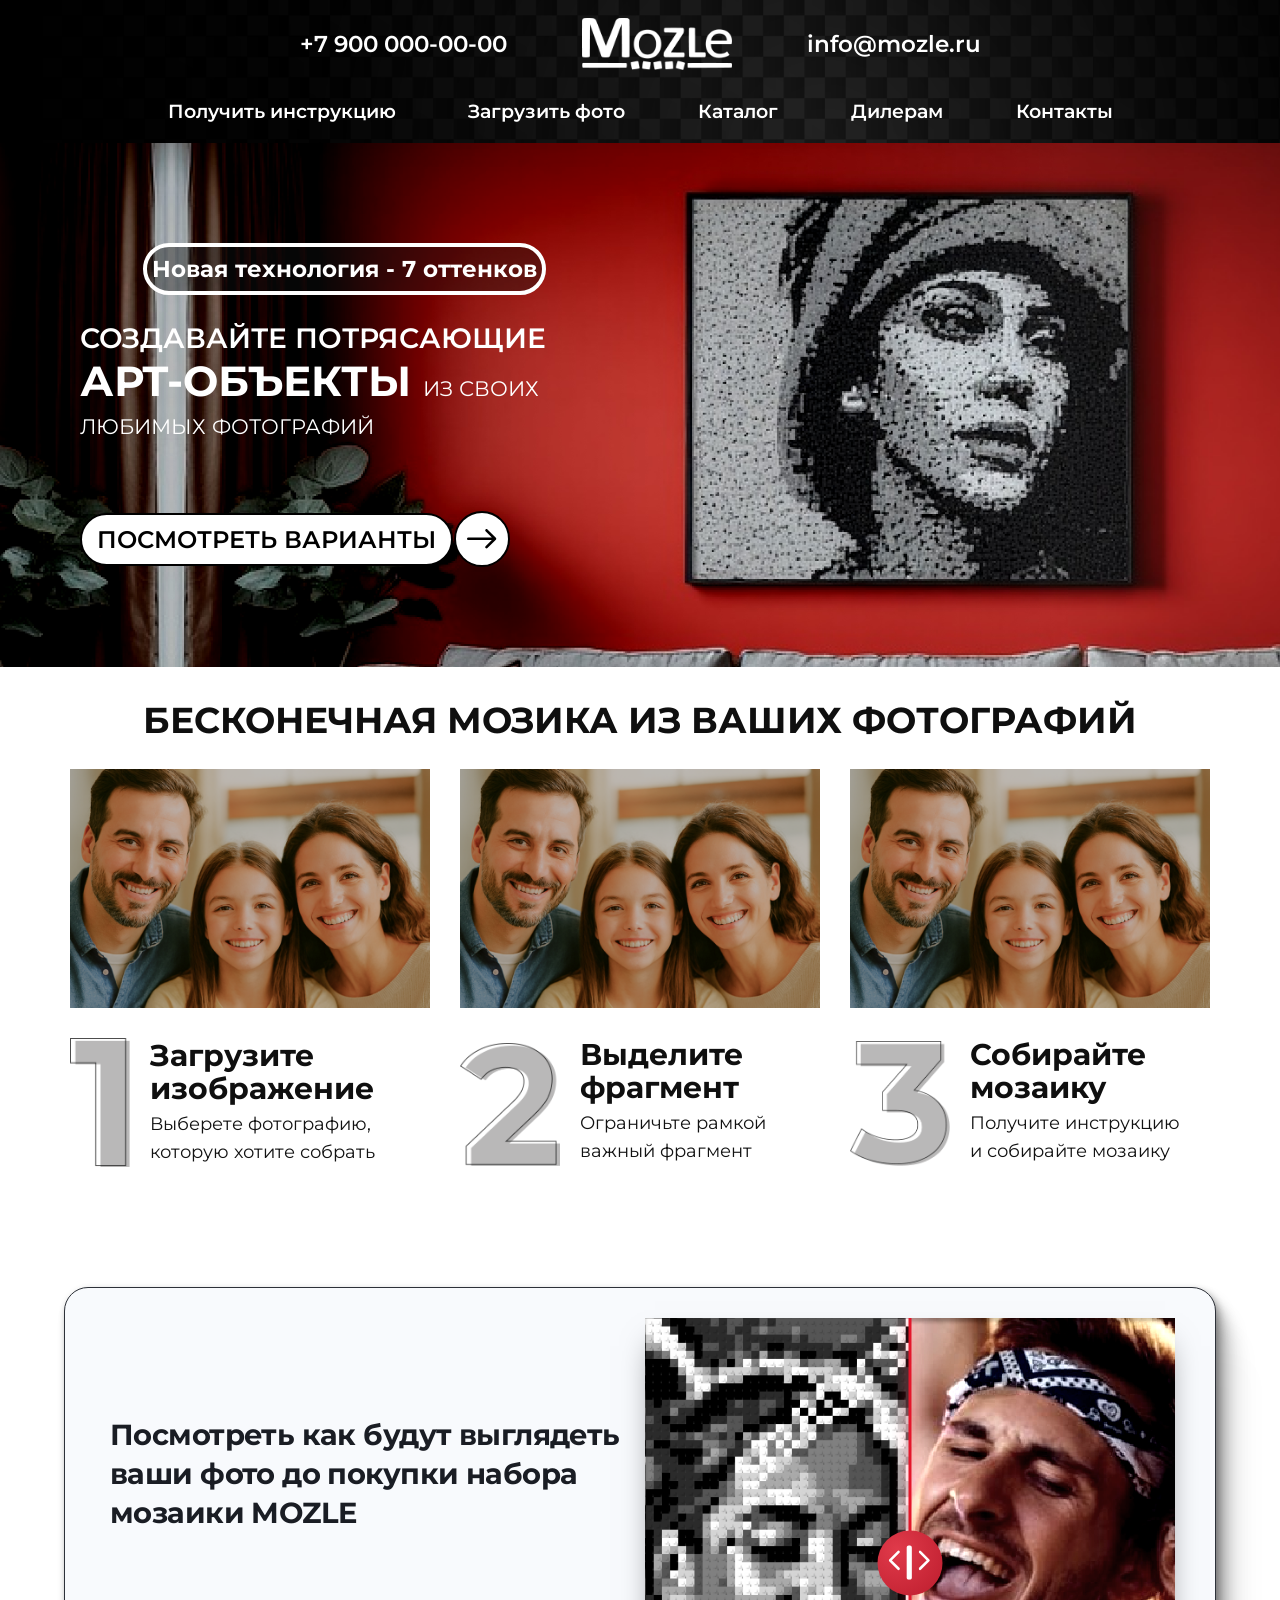
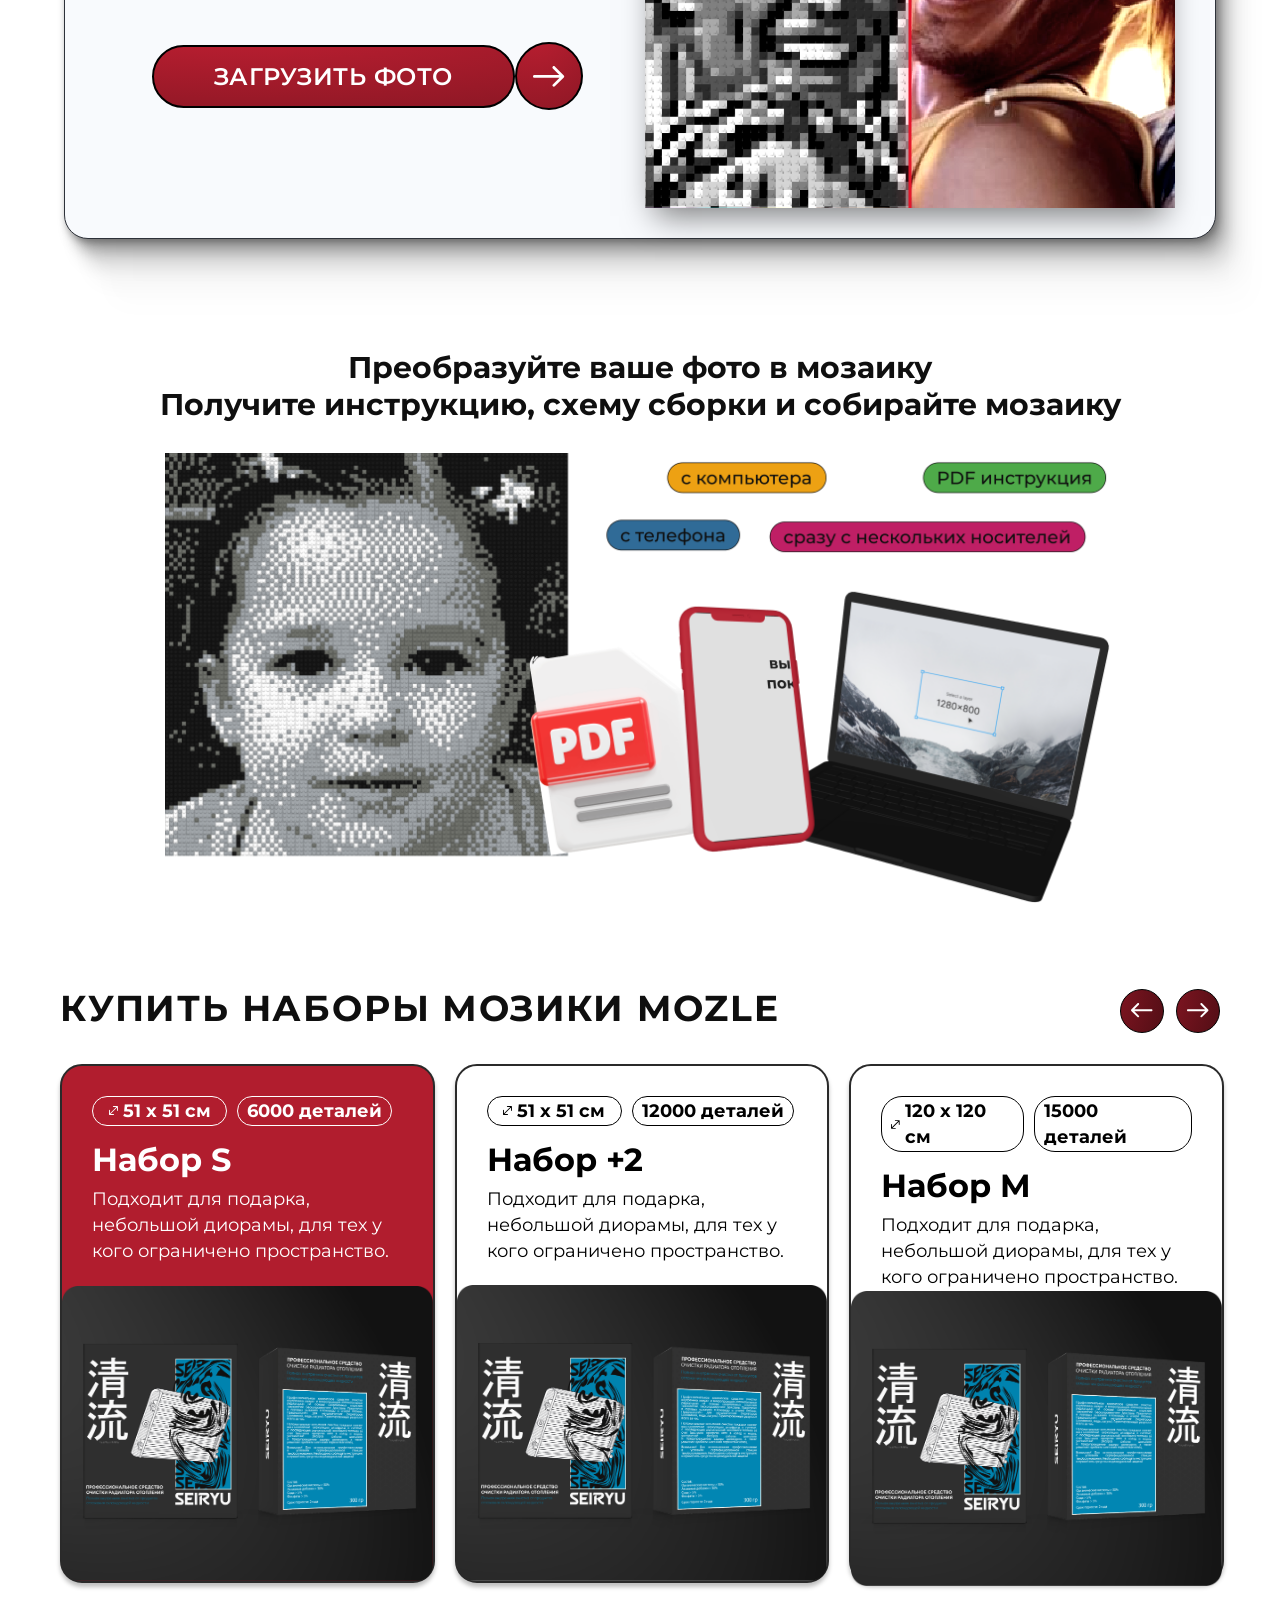
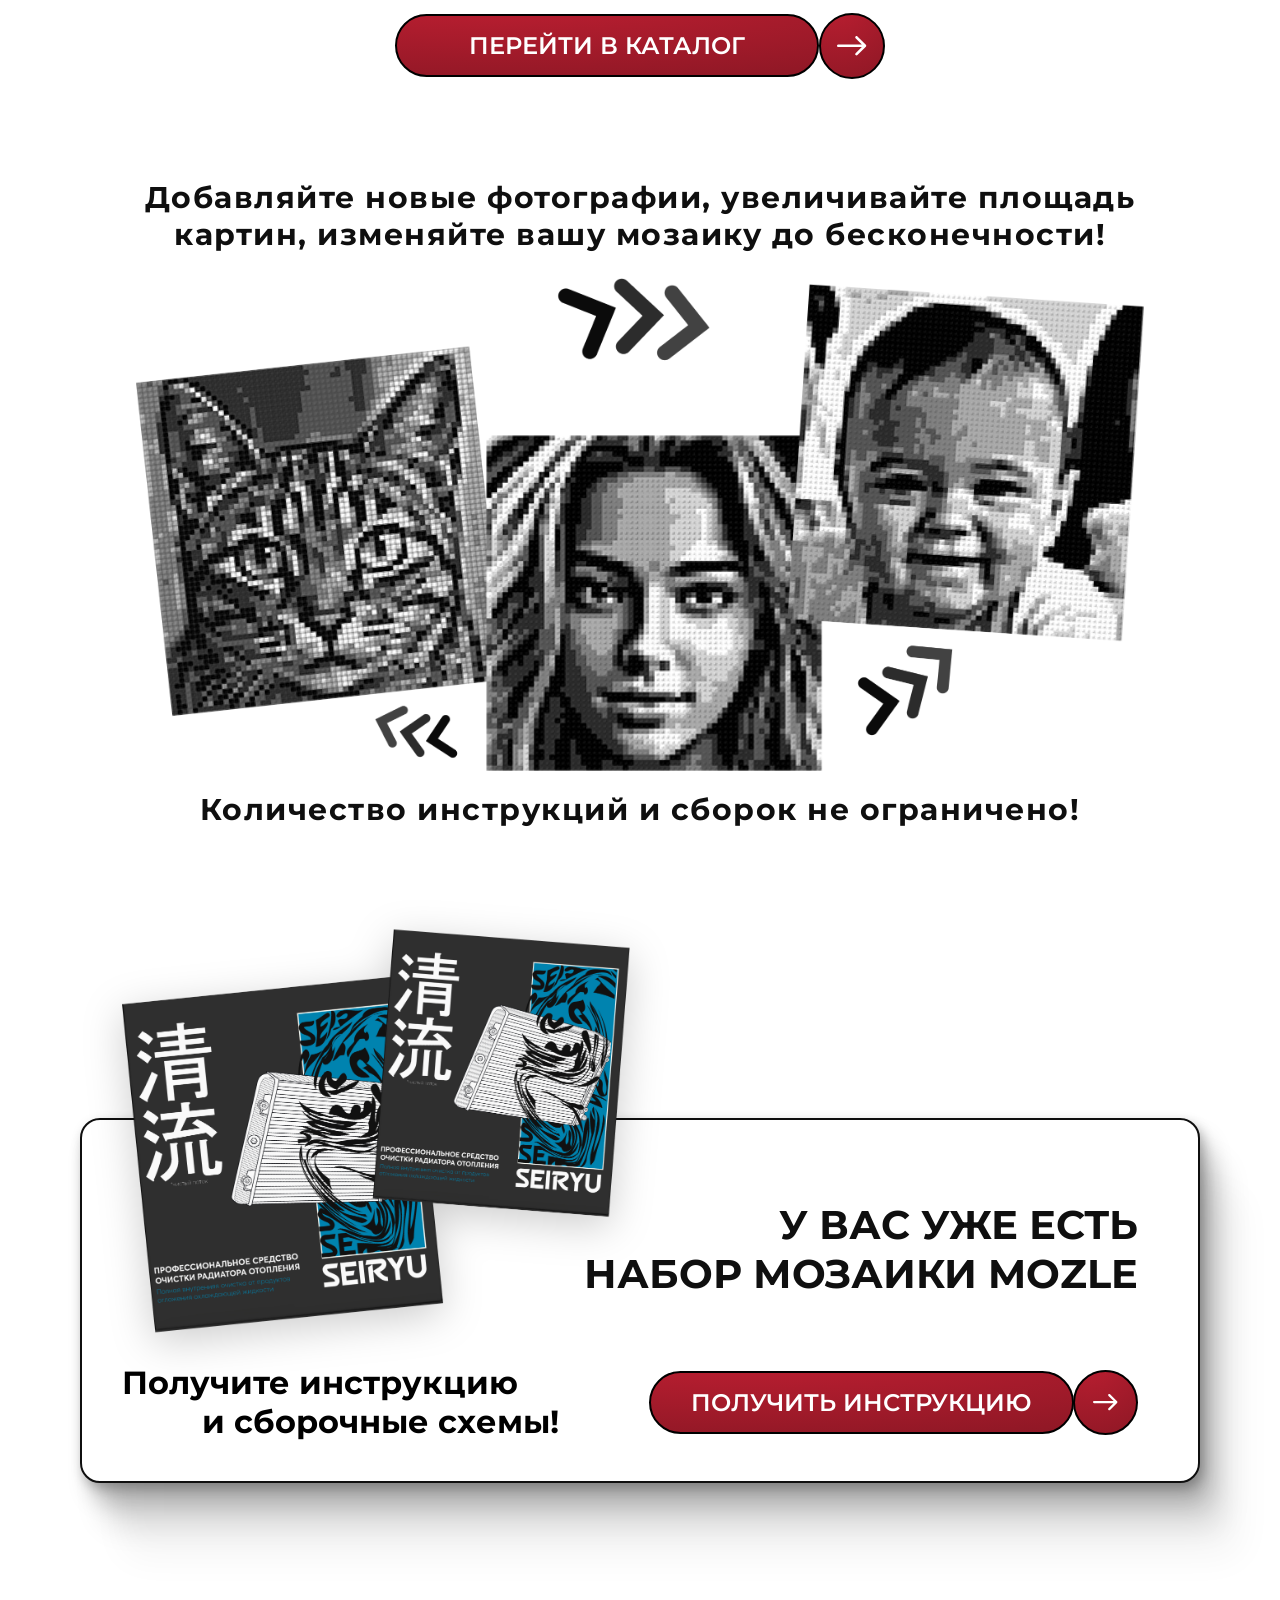
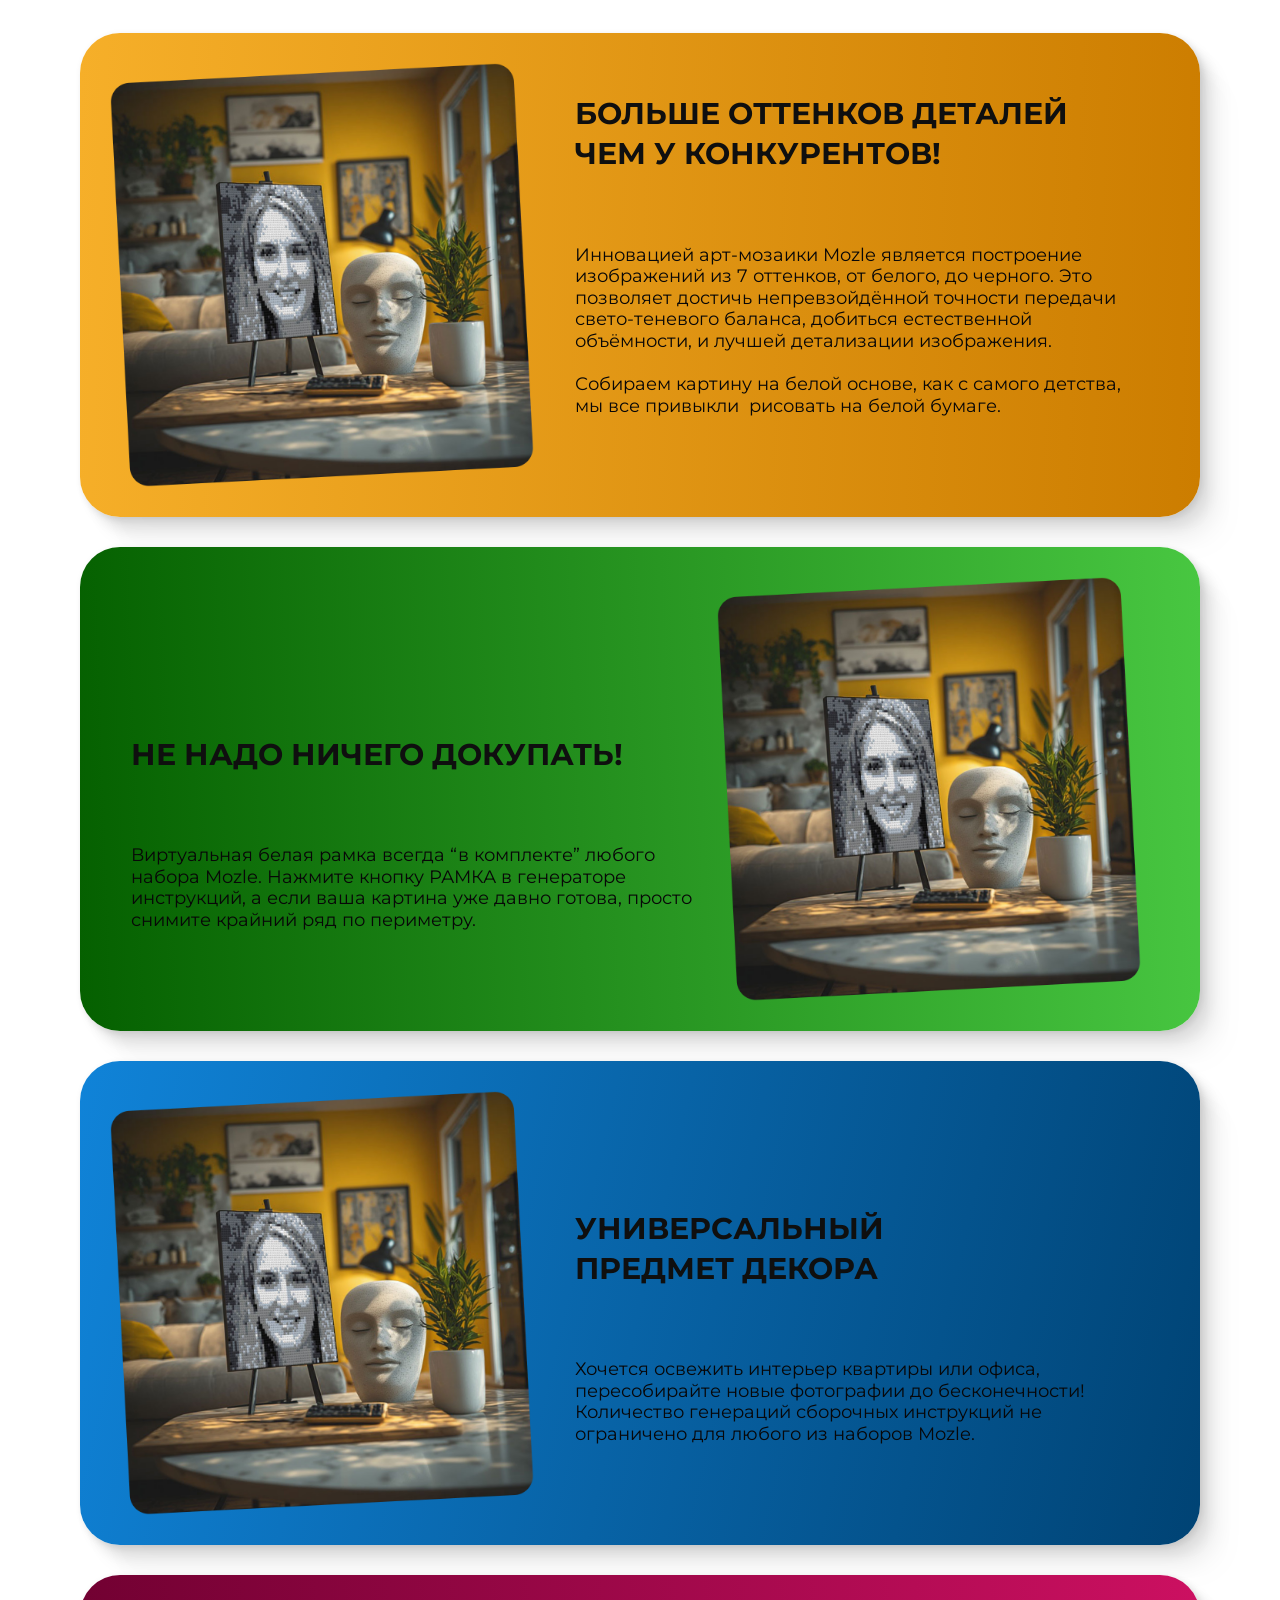
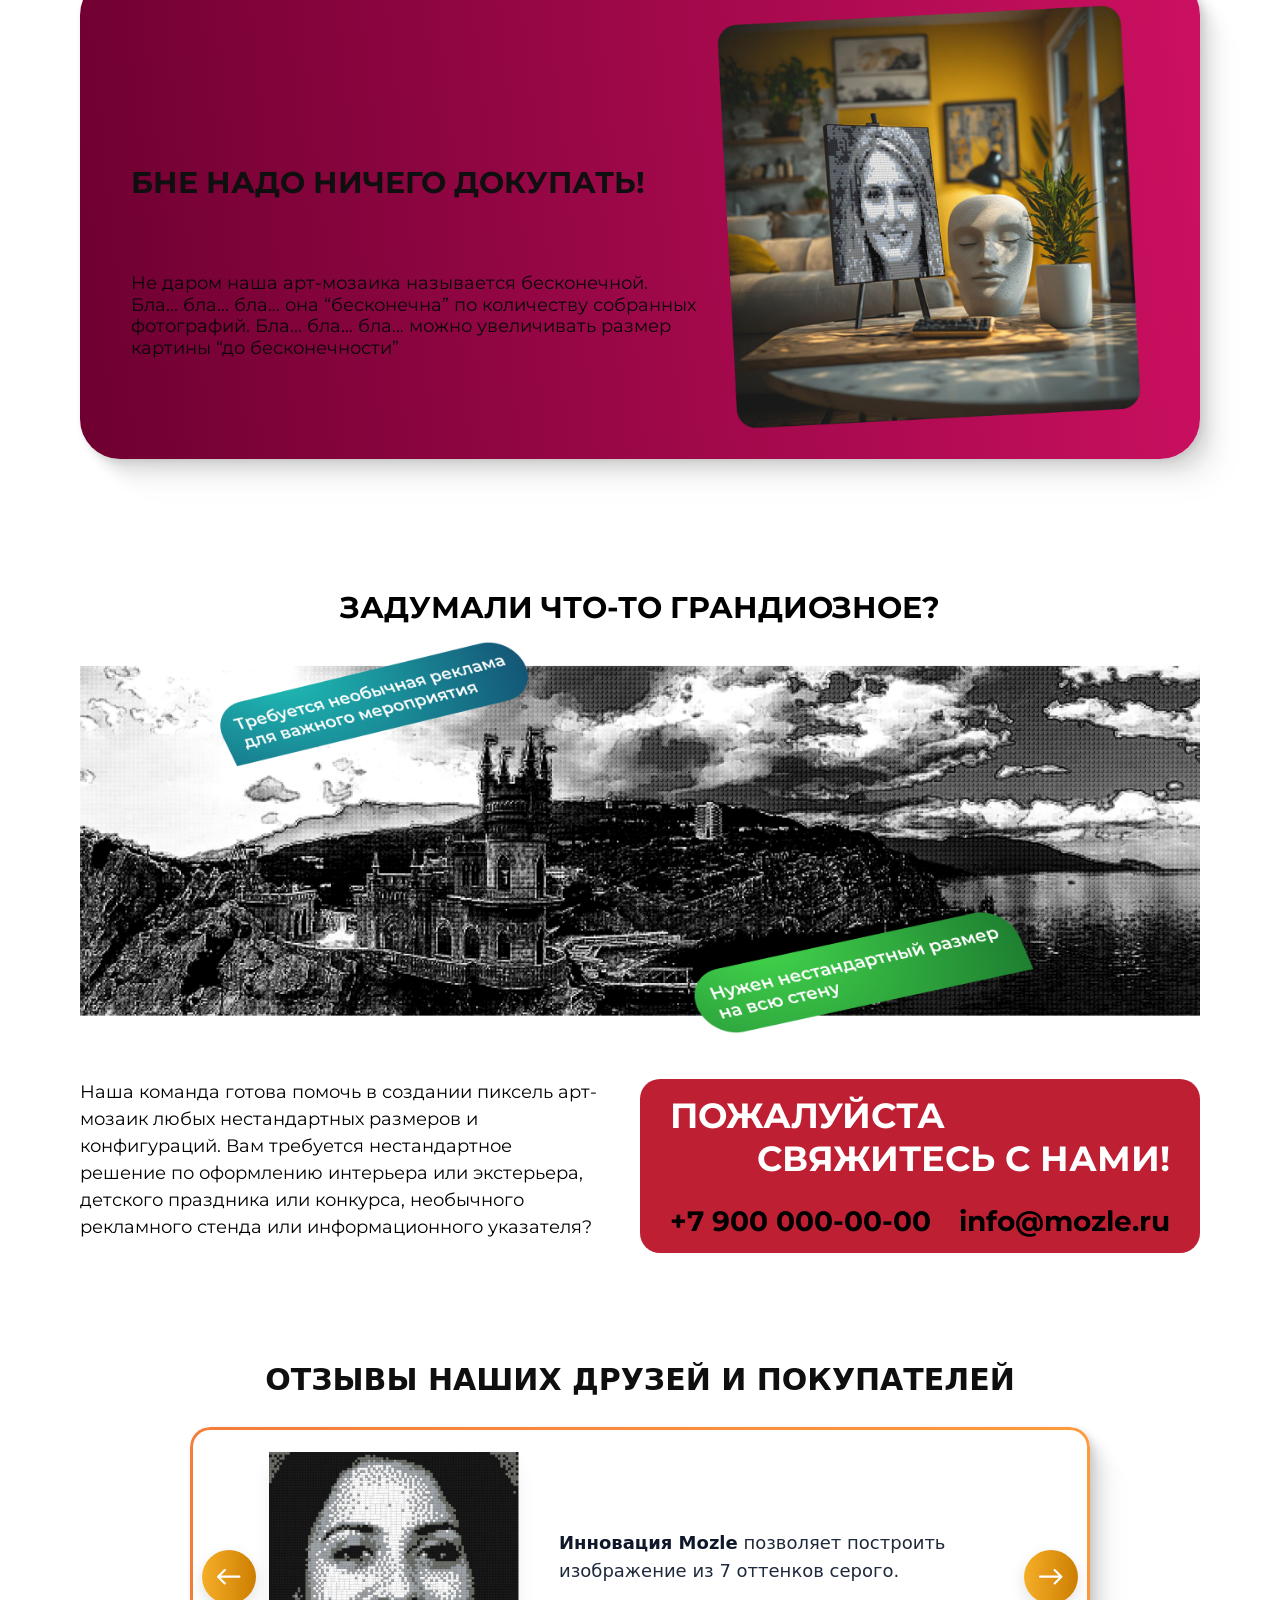
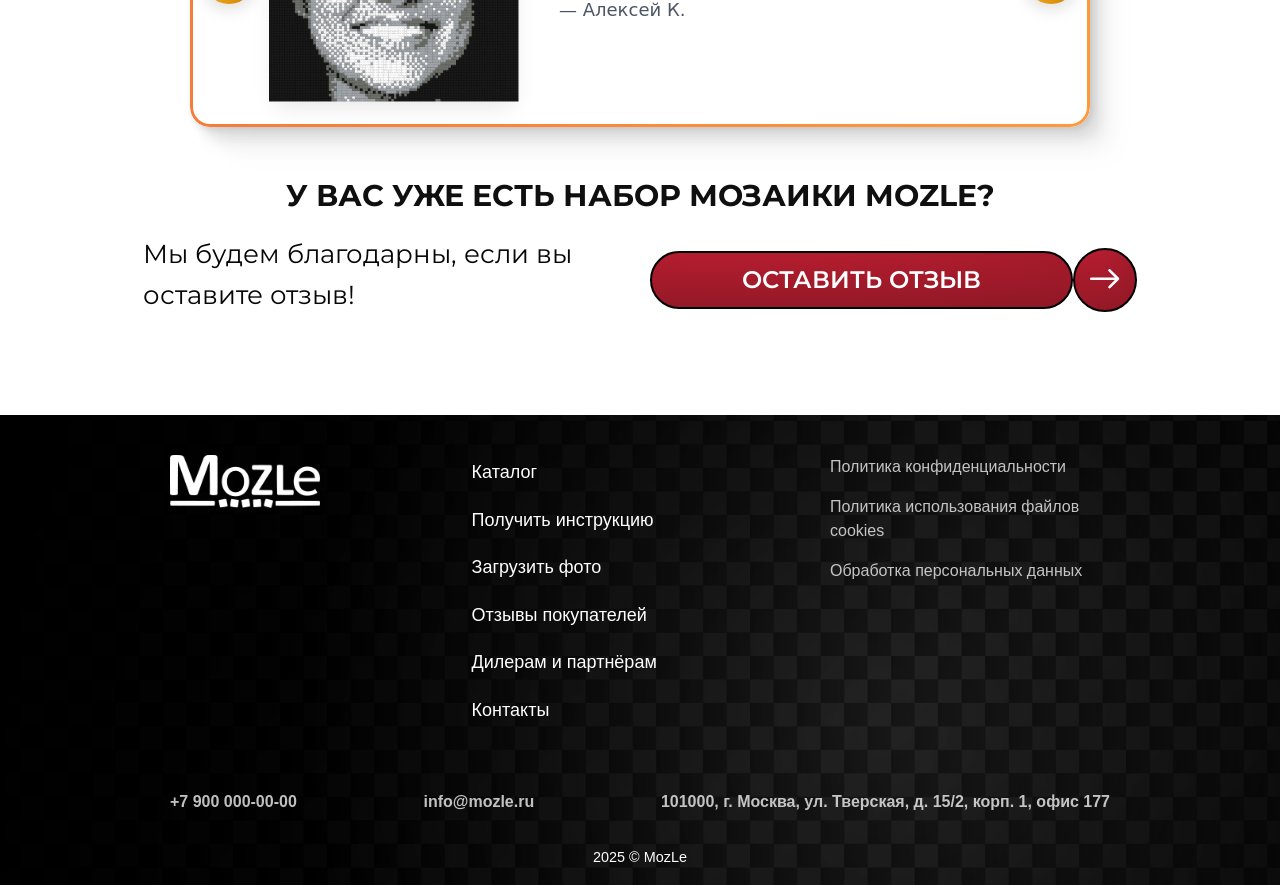
==== commit 62dda55a: "Update index.html" ====
--- a/index.html
+++ b/index.html
@@ -3,8 +3,7 @@
 <head>
     <meta charset="UTF-8">
     <meta name="viewport" content="width=device-width, initial-scale=1.0">
-
-    <title>Mozael_march</title>
+    <title>MOZEL главная</title>
 
     <link rel="preconnect" href="https://fonts.googleapis.com">
     <link rel="preconnect" href="https://fonts.gstatic.com" crossorigin>
@@ -1165,4 +1164,4 @@
     })();
 </script>
 
-</html>+</html>
--- a/style.css
+++ b/style.css
@@ -1669,7 +1669,7 @@
       align-items: center;
       justify-content: center;
       padding: 15px 60px;
-      border: 0;
+      border: 2px solid black;
       border-radius: 40px;
       color: #ffffff;
       text-decoration: none;
@@ -1723,7 +1723,7 @@
       width: 50px;
       height: 50px;
       border-radius: 50%;
-      border: 0;
+      border: 2px solid black;
       color: #fff;
       margin-left: 0;
       transition: all 0.25s ease;
@@ -2357,4 +2357,91 @@
   .btn-text5 {
     font-size: 18px;
   }
-}+
+  /* --- CTA buttons unified size for 1001-1279 --- */
+  .glow-prime,
+  .btn-circle2,
+  .btn-circle3,
+  .btn-circle5,
+  .btn-circle_bef_after {
+    width: 300px;
+    min-width: 300px;
+    max-width: 300px;
+    height: 52px;
+    min-height: 52px;
+    max-height: 52px;
+    padding: 0 16px;
+    box-sizing: border-box;
+    justify-content: center;
+    text-align: center;
+    white-space: nowrap;
+    font-size: 16px !important;
+    font-weight: 600;
+    line-height: 1;
+  }
+
+  .btn-text-custom,
+  .btn-text2,
+  .btn-text3,
+  .btn-text5,
+  .btn-text_bef_after {
+    display: block;
+    width: 100%;
+    text-align: center;
+    font-size: 16px !important;
+    white-space: nowrap;
+    line-height: 1;
+  }
+
+  .arrow-pulse,
+  .btn-icon2,
+  .btn-icon3,
+  .btn-icon5,
+  .btn-icon_bef_after {
+    width: 52px;
+    height: 52px;
+    padding: 0;
+    margin-left: 0 !important;
+    box-sizing: border-box;
+    flex-shrink: 0;
+    display: inline-flex;
+    align-items: center;
+    justify-content: center;
+  }
+
+  .arrow-pulse svg,
+  .btn-icon2 svg,
+  .btn-icon3 svg,
+  .btn-icon5 svg,
+  .btn-icon_bef_after svg {
+    width: 24px;
+  }
+
+  .button-duo,
+  .btn_arrow2,
+  .btn_arrow3,
+  .btn_arrow5 {
+    display: flex;
+    align-items: center;
+    gap: 0;
+  }
+}
+
+/* Home page CTA borders */
+.glow-prime,
+.arrow-pulse,
+.btn-circle2,
+.btn-icon2,
+.btn-circle3,
+.btn-icon3,
+.btn-circle5,
+.btn-icon5 {
+  border: 2px solid #000;
+}
+
+.glow-prime:hover,
+.btn-circle2:hover,
+.btn-circle3:hover,
+.btn-circle5:hover {
+  border-color: #000;
+}
--- a/style_1000.css
+++ b/style_1000.css
@@ -258,7 +258,7 @@
     align-items: center;
     justify-content: center;
     padding: 15px 8.5px;
-    border: 2px solid #bf1f32;
+    border: 2px solid #000000;
     border-radius: 36px;
     color: #fff;
     text-decoration: none;
@@ -284,7 +284,7 @@
     width: 25px;
     height: 25px;
     border-radius: 50%;
-    border: 2px solid #bf1f32;
+    border: 2px solid #000000;
     color: #fff;
     margin-left: 0px;
     transition: all 0.3s ease;
@@ -1220,7 +1220,7 @@
 }
 .btn-text5 {
     font-weight: 600;
-    font-size: 24px;
+    font-size: 18px;
     line-height: 100%;
     text-transform: uppercase;
     color: #fff;
@@ -1229,7 +1229,7 @@
   display: inline-flex;
   align-items: center;
   justify-content: center;
-  padding: 15px 17.5px;
+  padding: 15px 10px;
   border: 0px; /* белая рамка */
   border-radius: 36px;
   color: #fff; /* текст белый */
@@ -2122,7 +2122,7 @@
 }
 
 .btn-circle5 {
-    padding: 15px 37.5px;
+    padding: 15px 10px;
 }
 
 
@@ -2743,3 +2743,85 @@
     text-align: center;
   }
 }
+
+@media (max-width: 1000px) {
+  .btn-circle2,
+  .btn-icon2,
+  .btn-circle3_mob,
+  .btn-icon3_mob,
+  .btn-circle5,
+  .btn-icon5,
+  .btn-circle_bef_after,
+  .btn-icon_bef_after {
+    border: 2px solid #000 !important;
+  }
+
+  .btn-circle2:hover,
+  .btn-circle3_mob:hover,
+  .btn-circle5:hover,
+  .btn-circle_bef_after:hover {
+    border-color: #000 !important;
+  }
+
+  .btn_arrow5 {
+    width: 100%;
+    margin-top: 24px;
+  }
+
+  .btn_arrow5 .btn-circle5 {
+    width: 250px !important;
+    min-width: 250px !important;
+    box-sizing: border-box;
+  }
+}
+
+@media (max-width: 1000px) {
+  .glow-prime,
+  .btn-circle2_mob,
+  .btn-circle2,
+  .btn-circle3_mob,
+  .btn-circle5,
+  .btn-circle_bef_after {
+    width: 250px !important;
+    min-width: 250px !important;
+    height: 45px;
+    min-height: 45px;
+    max-height: 45px;
+    padding-top: 0;
+    padding-bottom: 0;
+    box-sizing: border-box;
+    justify-content: center;
+    text-align: center;
+    white-space: nowrap !important;
+    font-size: 15px !important;
+  }
+
+  .btn-text-custom,
+  .btn-text2_mob,
+  .btn-text2,
+  .btn-text3_mob,
+  .btn-text5,
+  .btn-text_bef_after {
+    display: block;
+    width: 100%;
+    text-align: center;
+    white-space: nowrap !important;
+    font-size: 15px !important;
+  }
+
+  .arrow-pulse,
+  .btn-icon2_mob,
+  .btn-icon2,
+  .btn-icon3_mob,
+  .btn-icon5,
+  .btn-icon_bef_after {
+    width: 21px;
+    height: 21px;
+    padding: 12px;
+    box-sizing: content-box;
+  }
+
+  .arrow-pulse svg {
+    width: 26px;
+  }
+}
